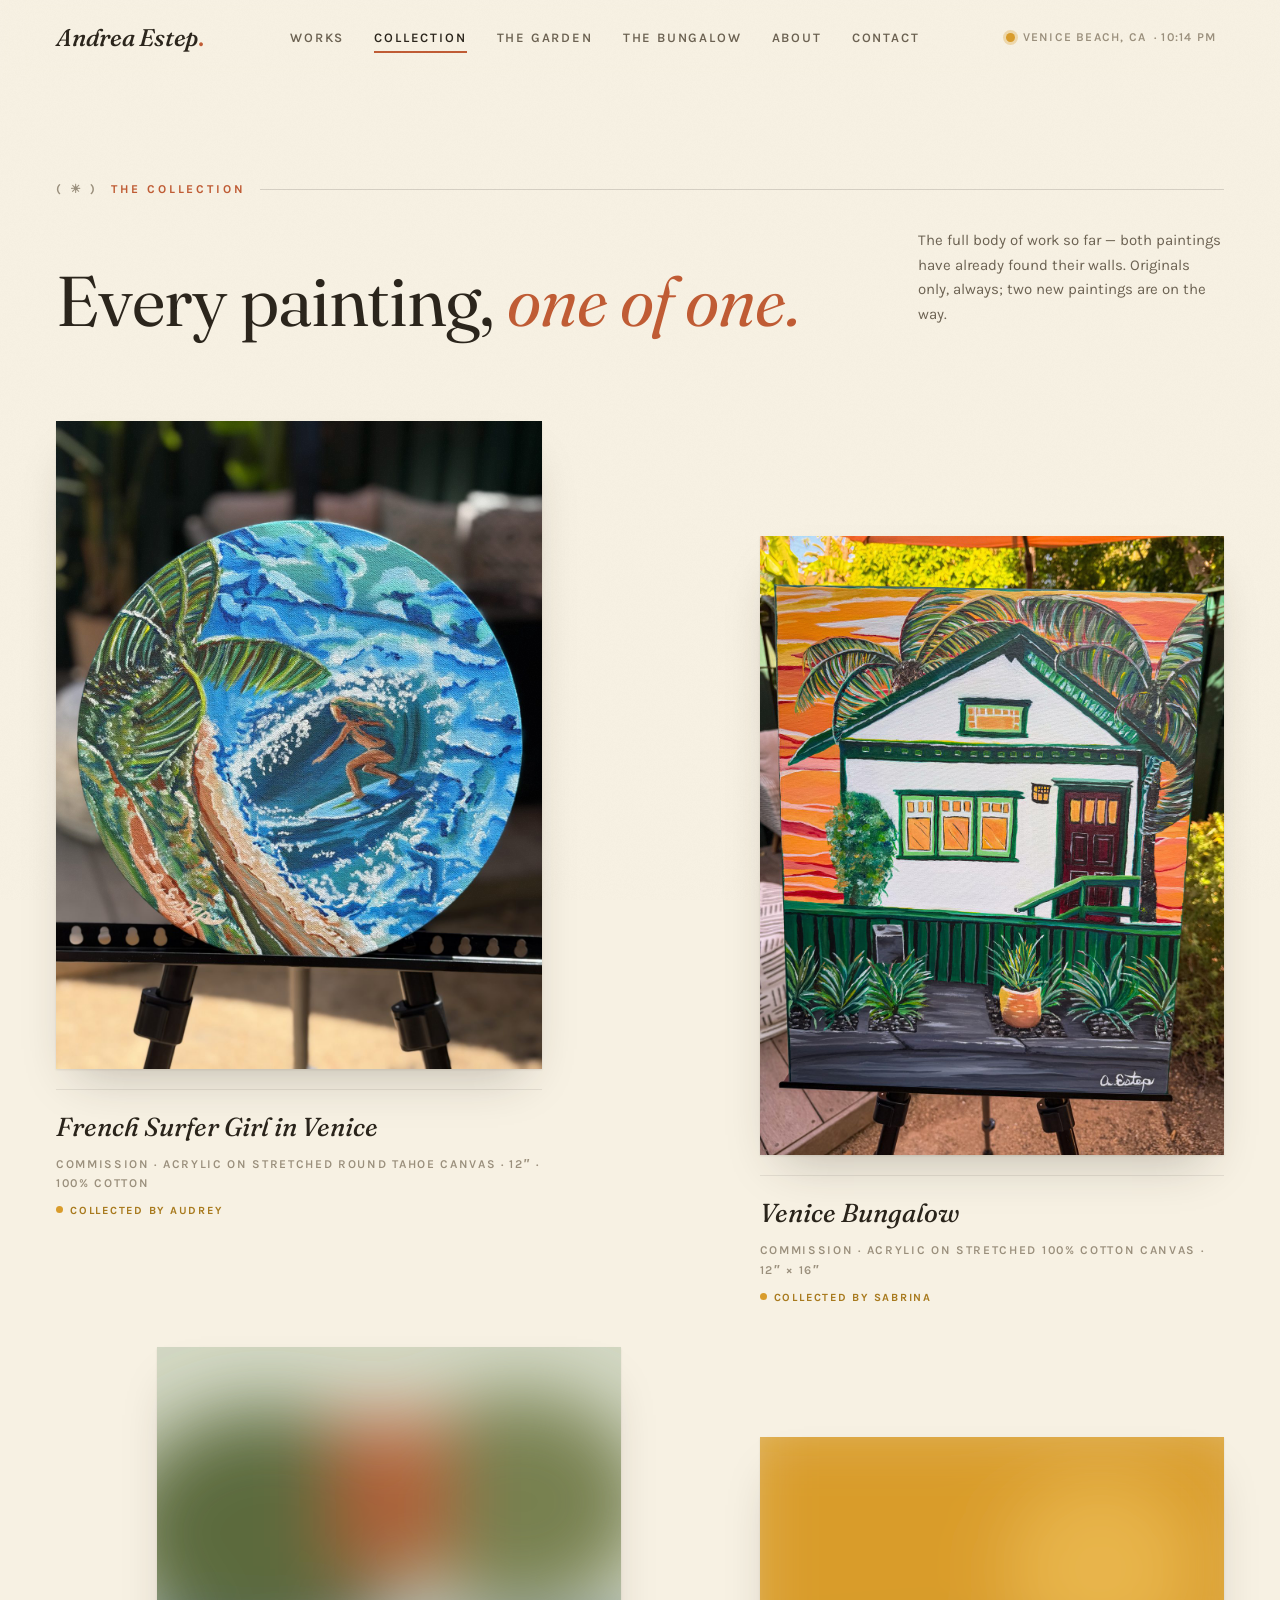
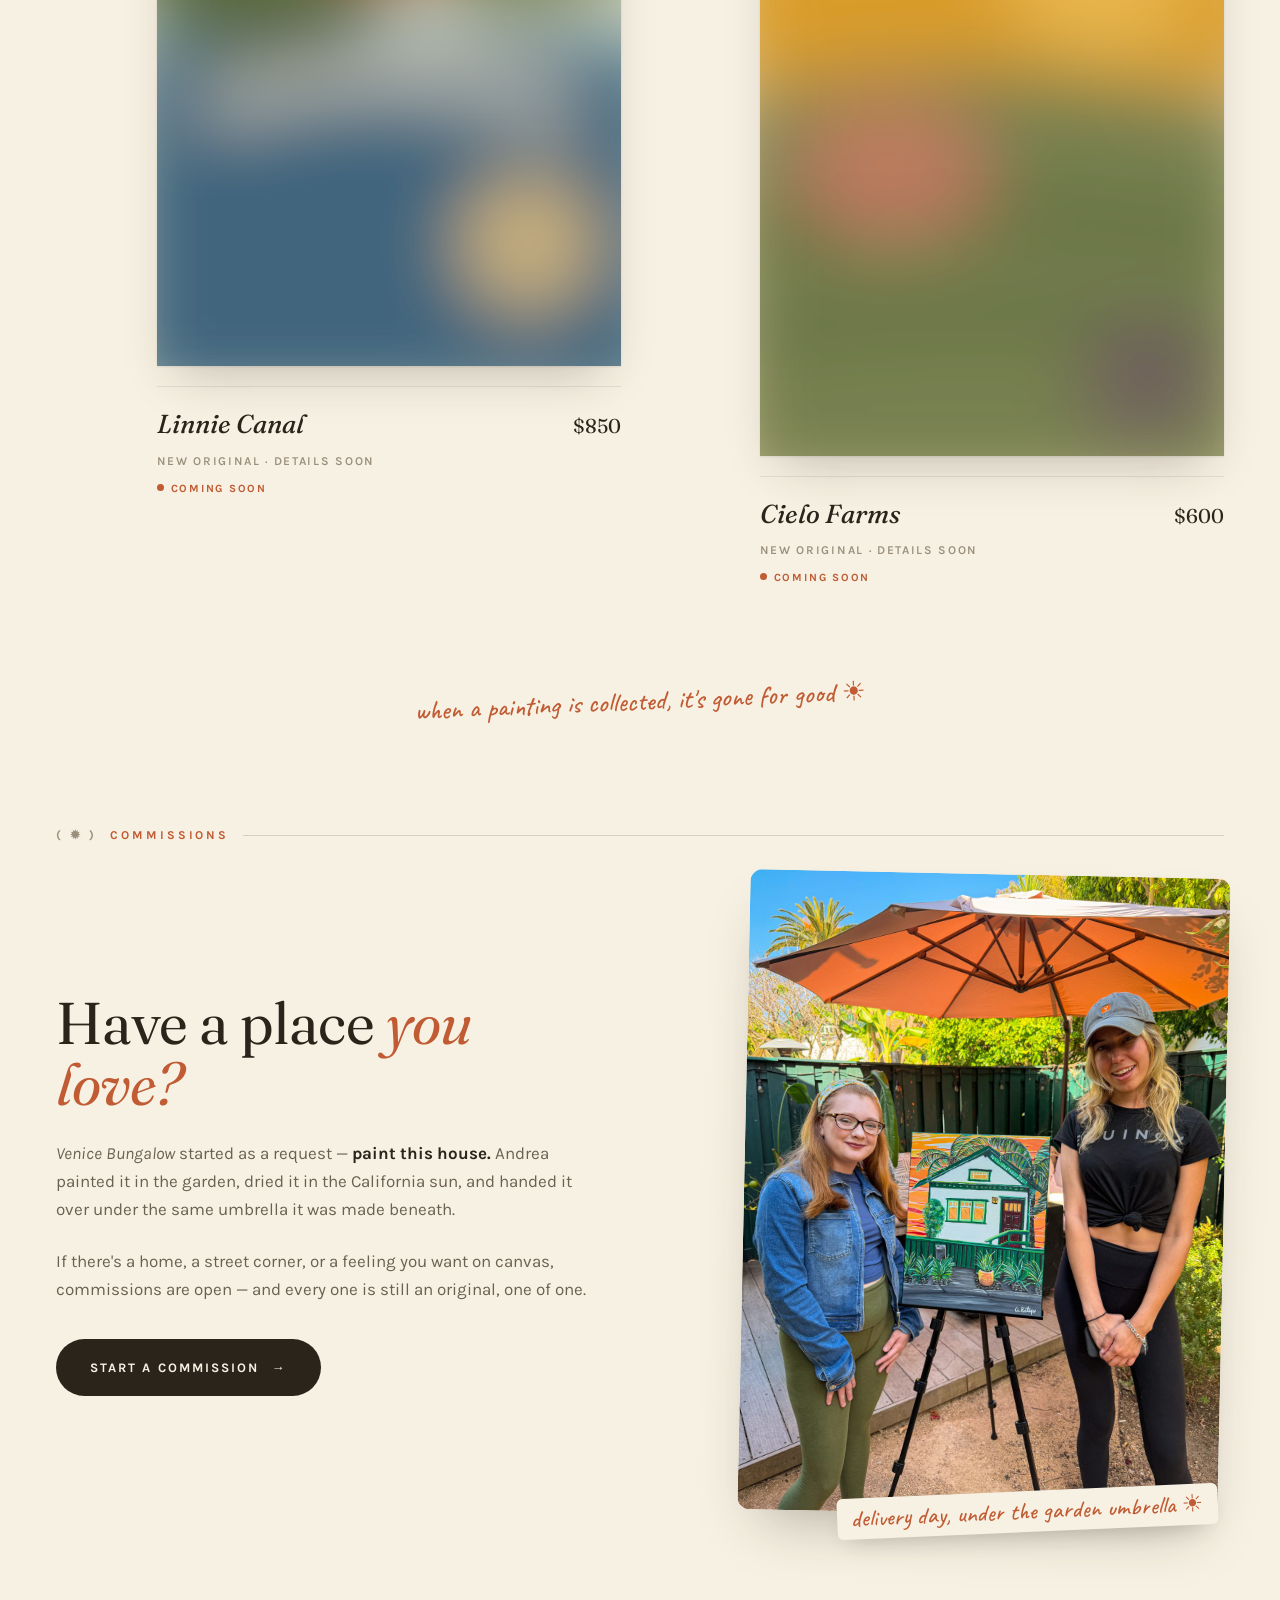
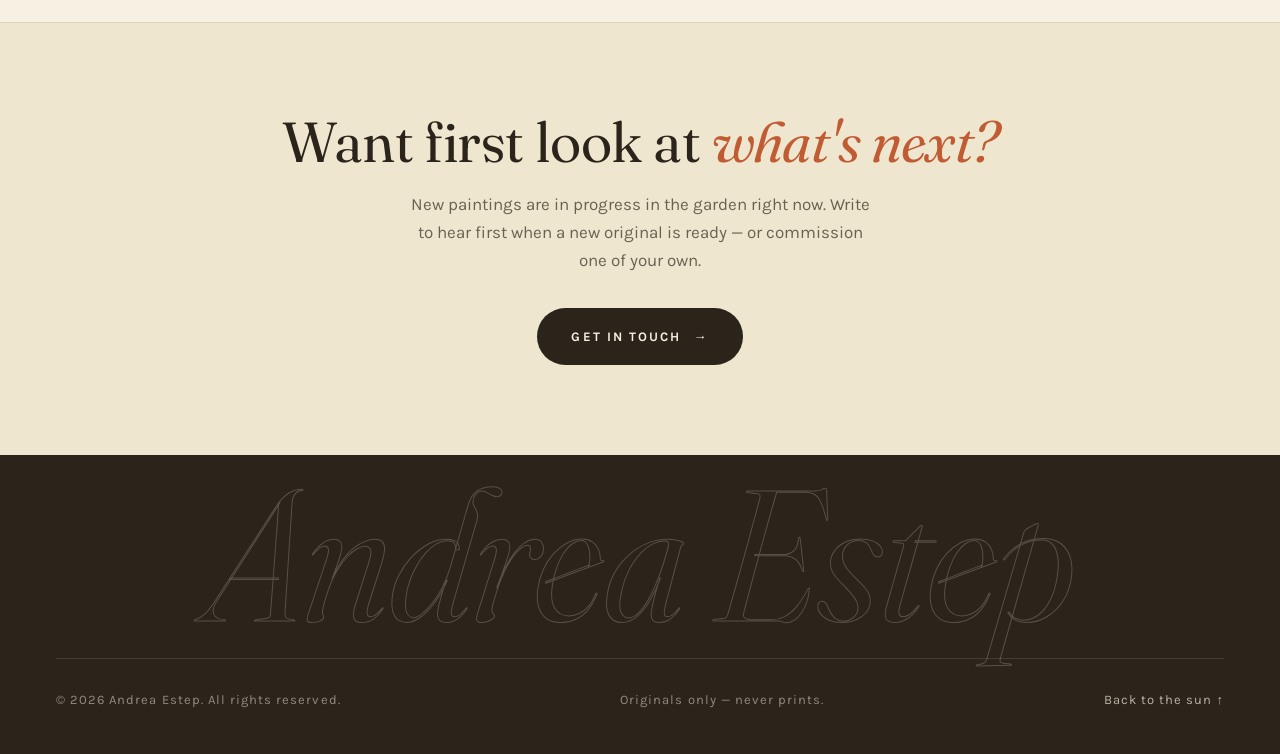
==== collection.html @ b5a3ff81 "chore: OG card photo — Andrea on the Venice boardwalk (was bungalow painting) URL versioned to ?v=2 " ====
<!DOCTYPE html>
<html lang="en">
<head>
    <meta charset="UTF-8">
    <meta name="viewport" content="width=device-width, initial-scale=1.0">
    <meta name="description" content="The full collection of original paintings by Venice Beach artist Andrea Estep. Every work is one of one — no prints, ever.">
    <meta property="og:title" content="The Collection — Andrea Estep">
    <meta property="og:description" content="Original paintings, one of one, painted in a Venice garden and dried in the California sun.">
    <title>The Collection — Andrea Estep · Venice Beach Painter</title>
    <link rel="icon" href="favicon.ico" sizes="48x48">
    <link rel="icon" type="image/png" sizes="32x32" href="images/favicon-32.png">
    <link rel="icon" type="image/png" sizes="16x16" href="images/favicon-16.png">
    <link rel="apple-touch-icon" href="images/apple-touch-icon.png">
    <link rel="preconnect" href="https://fonts.googleapis.com">
    <link rel="preconnect" href="https://fonts.gstatic.com" crossorigin>
    <link href="https://fonts.googleapis.com/css2?family=Fraunces:ital,opsz,wght@0,9..144,300;0,9..144,400;0,9..144,500;0,9..144,600;1,9..144,300;1,9..144,400;1,9..144,500&family=Karla:ital,wght@0,300;0,400;0,500;0,600;0,700;1,400&family=Caveat:wght@500;600&display=swap" rel="stylesheet">
    <link rel="stylesheet" href="styles.css">
    <script defer src="/_vercel/insights/script.js"></script>
    <script defer src="/_vercel/speed-insights/script.js"></script>
    <link rel="canonical" href="https://www.andreaestep.art/collection.html">
    <meta property="og:url" content="https://www.andreaestep.art/collection.html">
    <meta property="og:type" content="website">
    <meta property="og:site_name" content="Andrea Estep">
    <meta property="og:image" content="https://www.andreaestep.art/images/og-card.jpg?v=2">
    <meta property="og:image:width" content="1200">
    <meta property="og:image:height" content="630">
    <meta name="twitter:card" content="summary_large_image">
    <meta name="twitter:image" content="https://www.andreaestep.art/images/og-card.jpg?v=2">
    <script type="application/ld+json">
{
  "@context": "https://schema.org",
  "@graph": [
    {
      "@type": "Person",
      "@id": "https://www.andreaestep.art/#andrea",
      "name": "Andrea Estep",
      "jobTitle": "Painter",
      "description": "Contemporary painter in Venice Beach, California. Paints outdoors in her garden studio; every work is a one-of-one original \u2014 no prints or reproductions, ever. Commissions open.",
      "url": "https://www.andreaestep.art/",
      "image": "https://www.andreaestep.art/images/andrea.jpg",
      "address": {
        "@type": "PostalAddress",
        "addressLocality": "Venice Beach",
        "addressRegion": "CA",
        "postalCode": "90291",
        "addressCountry": "US"
      },
      "knowsAbout": [
        "acrylic painting",
        "commissioned artwork",
        "original paintings",
        "contemporary art"
      ]
    },
    {
      "@type": "CollectionPage",
      "url": "https://www.andreaestep.art/collection.html",
      "name": "The Collection \u2014 Andrea Estep",
      "about": {
        "@id": "https://www.andreaestep.art/#andrea"
      },
      "mainEntity": {
        "@type": "ItemList",
        "itemListElement": [
          {
            "@type": "ListItem",
            "position": 1,
            "item": {
              "@type": "VisualArtwork",
              "name": "French Surfer Girl in Venice",
              "artform": "Painting",
              "artMedium": "Liquitex acrylic on stretched round Tahoe canvas, 100% cotton",
              "creator": {
                "@id": "https://www.andreaestep.art/#andrea"
              },
              "url": "https://www.andreaestep.art/collection.html",
              "image": "https://www.andreaestep.art/images/french-surfer-girl.jpg",
              "size": "12\"",
              "offers": {
                "@type": "Offer",
                "availability": "https://schema.org/SoldOut"
              }
            }
          },
          {
            "@type": "ListItem",
            "position": 2,
            "item": {
              "@type": "VisualArtwork",
              "name": "Venice Bungalow",
              "artform": "Painting",
              "artMedium": "Liquitex acrylic on traditional stretched 100% cotton canvas",
              "creator": {
                "@id": "https://www.andreaestep.art/#andrea"
              },
              "url": "https://www.andreaestep.art/collection.html",
              "image": "https://www.andreaestep.art/images/venice-bungalow.jpg",
              "size": "12\" x 16\"",
              "offers": {
                "@type": "Offer",
                "availability": "https://schema.org/SoldOut"
              }
            }
          },
          {
            "@type": "ListItem",
            "position": 3,
            "item": {
              "@type": "VisualArtwork",
              "name": "Linnie Canal",
              "artform": "Painting",
              "artMedium": "Original painting \u2014 details to be announced",
              "creator": {
                "@id": "https://www.andreaestep.art/#andrea"
              },
              "url": "https://www.andreaestep.art/collection.html",
              "offers": {
                "@type": "Offer",
                "priceCurrency": "USD",
                "price": "850",
                "availability": "https://schema.org/PreOrder"
              }
            }
          },
          {
            "@type": "ListItem",
            "position": 4,
            "item": {
              "@type": "VisualArtwork",
              "name": "Cielo Farms",
              "artform": "Painting",
              "artMedium": "Original painting \u2014 details to be announced",
              "creator": {
                "@id": "https://www.andreaestep.art/#andrea"
              },
              "url": "https://www.andreaestep.art/collection.html",
              "offers": {
                "@type": "Offer",
                "priceCurrency": "USD",
                "price": "600",
                "availability": "https://schema.org/PreOrder"
              }
            }
          }
        ]
      }
    }
  ]
}
    </script>
</head>
<body>

    <!-- ========== Header ========== -->
    <header id="site-header">
        <div class="wrap header-inner">
            <a class="wordmark" href="index.html">Andrea Estep<span class="dot">.</span></a>
            <nav class="main-nav" id="main-nav" aria-label="Main">
                <a href="index.html#works">Works</a>
                <a href="collection.html" class="current nav-collection">Collection</a>
                <a href="index.html#studio">The Garden</a>
                <a href="index.html#gallery">The Bungalow</a>
                <a href="index.html#about">About</a>
                <a href="index.html#contact">Contact</a>
            </nav>
            <div class="locale">
                <span class="sun-dot" aria-hidden="true"></span>
                <span>Venice Beach, CA</span>
                <span class="locale-time" id="venice-time"></span>
                <span class="locale-temp" id="venice-temp"></span>
            </div>
            <button class="nav-toggle" aria-label="Menu" aria-expanded="false" aria-controls="main-nav">
                <span></span>
                <span></span>
            </button>
        </div>
    </header>

    <!-- ========== Collection ========== -->
    <section class="collection">
        <div class="wrap">
            <div class="section-label reveal"><span class="num">( ☀ )</span> The collection</div>
            <div class="locale locale-hero reveal">
                <span class="sun-dot" aria-hidden="true"></span>
                <span>Venice Beach, CA</span>
                <span class="locale-time"></span>
                <span class="locale-temp"></span>
            </div>
            <div class="works-head">
                <h1 class="reveal">Every painting, <em class="it" style="color:var(--terracotta)">one of one.</em></h1>
                <p class="note reveal reveal-d1">The full body of work so far — both paintings have already found their walls. Originals only, always; two new paintings are on the way.</p>
            </div>

            <div class="collection-grid">
                <a class="work reveal" data-status="collected" data-title="French Surfer Girl in Venice" data-collector="Audrey" data-meta="Commission · Acrylic on stretched round Tahoe canvas · 12″ · 100% cotton"
                   data-blurb="Commissioned by Audrey, a Venice local who spends her free time surfing Southern California — a surfer dropping into a wave under a leaning palm, in Liquitex acrylics on a 12-inch stretched round Tahoe canvas, 100% cotton. Painted in the garden, dried in the sun, and now home on Audrey’s wall.">
                    <figure class="work-media">
                        <img src="images/french-surfer-girl.jpg" alt="French Surfer Girl in Venice — round canvas painting of a surfer riding a wave beneath a palm tree">
                    </figure>
                    <div class="work-caption">
                        <div>
                            <div class="work-title">French Surfer Girl in Venice</div>
                            <div class="work-meta">Commission · Acrylic on stretched round Tahoe canvas · 12″ · 100% cotton</div>
                            <div class="work-status collected">Collected by Audrey</div>
                        </div>
                    </div>
                </a>

                <a class="work reveal" data-status="collected" data-title="Venice Bungalow" data-collector="Sabrina" data-meta="Commission · Acrylic on stretched 100% cotton canvas · 12″ × 16″"
                   data-blurb="A commissioned portrait of a Venice bungalow under a sherbet-orange sky, palms overhead — Liquitex acrylics on a traditional stretched 100% cotton canvas, 12″ × 16″. Painted in the garden, dried in the sun, and delivered to its collector under the same umbrella it was made beneath.">
                    <figure class="work-media">
                        <img src="images/venice-bungalow.jpg" alt="Venice Bungalow — commissioned painting of a white bungalow with green trim under an orange sunset sky">
                    </figure>
                    <div class="work-caption">
                        <div>
                            <div class="work-title">Venice Bungalow</div>
                            <div class="work-meta">Commission · Acrylic on stretched 100% cotton canvas · 12″ × 16″</div>
                            <div class="work-status collected">Collected by Sabrina</div>
                        </div>
                    </div>
                </a>

                <a class="work reveal" data-status="coming" data-title="Linnie Canal" data-price="$850" data-meta="New original · details soon"
                   data-blurb="Fresh off the easel and still keeping its secrets — dimensions and the story get revealed soon. Write for first look before it goes up.">
                    <figure class="work-media">
                        <svg preserveAspectRatio="xMidYMid slice" viewBox="0 0 600 800" role="img" aria-label="Linnie Canal — coming soon">
                            <defs>
                                <filter id="blurLC" x="-30%" y="-30%" width="160%" height="160%"><feGaussianBlur stdDeviation="48"/></filter>
                            </defs>
                            <rect width="600" height="800" fill="#D3D8C4"/>
                            <g filter="url(#blurLC)">
                                <rect x="-40" y="380" width="700" height="470" fill="#49768B"/>
                                <path d="M-40 420 Q300 340 640 430 V850 H-40 Z" fill="#3D617A" opacity="0.8"/>
                                <ellipse cx="140" cy="240" rx="190" ry="160" fill="#5C6B3C"/>
                                <ellipse cx="470" cy="200" rx="160" ry="140" fill="#77804F"/>
                                <path d="M60 470 Q300 380 540 480" stroke="#EFE6CF" stroke-width="30" fill="none"/>
                                <rect x="230" y="90" width="150" height="200" fill="#C05B33" opacity="0.8"/>
                                <circle cx="480" cy="640" r="90" fill="#D9B87E" opacity="0.9"/>
                            </g>
                        </svg>
                    </figure>
                    <div class="work-caption">
                        <div>
                            <div class="work-title">Linnie Canal</div>
                            <div class="work-meta">New original · details soon</div>
                            <div class="work-status coming">Coming soon</div>
                        </div>
                        <div class="work-price">$850</div>
                    </div>
                </a>

                <a class="work reveal" data-status="coming" data-title="Cielo Farms" data-price="$600" data-meta="New original · details soon"
                   data-blurb="Still drying in the garden and staying under wraps for now — dimensions and the story get revealed soon. Write for first look before it goes up.">
                    <figure class="work-media">
                        <svg preserveAspectRatio="xMidYMid slice" viewBox="0 0 600 800" role="img" aria-label="Cielo Farms — coming soon">
                            <defs>
                                <filter id="blurCF" x="-30%" y="-30%" width="160%" height="160%"><feGaussianBlur stdDeviation="48"/></filter>
                            </defs>
                            <rect width="600" height="800" fill="#EBD9AF"/>
                            <g filter="url(#blurCF)">
                                <rect x="-40" y="-40" width="700" height="360" fill="#D99C2B"/>
                                <circle cx="440" cy="170" r="120" fill="#E8B54B"/>
                                <path d="M-40 340 Q300 260 640 350 V850 H-40 Z" fill="#77804F"/>
                                <path d="M-40 520 Q300 450 640 530" stroke="#5C6B3C" stroke-width="46" fill="none"/>
                                <path d="M-40 650 Q300 580 640 660" stroke="#5C6B3C" stroke-width="40" fill="none"/>
                                <ellipse cx="170" cy="430" rx="130" ry="90" fill="#C97B62" opacity="0.85"/>
                                <circle cx="500" cy="700" r="80" fill="#6E4A6B" opacity="0.6"/>
                            </g>
                        </svg>
                    </figure>
                    <div class="work-caption">
                        <div>
                            <div class="work-title">Cielo Farms</div>
                            <div class="work-meta">New original · details soon</div>
                            <div class="work-status coming">Coming soon</div>
                        </div>
                        <div class="work-price">$600</div>
                    </div>
                </a>
            </div>

            <div class="works-foot reveal">
                <p class="works-foot-note"><span class="hand-note">when a painting is collected, it's gone for good ☀</span></p>
            </div>
        </div>
    </section>

    <!-- ========== Commissions ========== -->
    <section class="commission">
        <div class="wrap">
            <div class="section-label reveal"><span class="num">( ✹ )</span> Commissions</div>
            <div class="commission-grid">
                <div class="commission-copy">
                    <h2 class="reveal">Have a place <em>you love?</em></h2>
                    <p class="reveal reveal-d1"><em class="it">Venice Bungalow</em> started as a request — <strong>paint this house.</strong> Andrea painted it in the garden, dried it in the California sun, and handed it over under the same umbrella it was made beneath.</p>
                    <p class="reveal reveal-d2">If there's a home, a street corner, or a feeling you want on canvas, commissions are open — and every one is still an original, one of one.</p>
                    <a class="btn reveal reveal-d3" href="index.html#contact" data-inquiry="I'd love to talk about commissioning a painting.">Start a commission <span class="arrow">→</span></a>
                </div>
                <div class="commission-media reveal reveal-d1">
                    <div class="frame">
                        <img src="images/commission-story.jpg" alt="Andrea with the collector of Venice Bungalow, standing either side of the painting under the garden umbrella">
                    </div>
                    <span class="hand-note">delivery day, under the garden umbrella ☀</span>
                </div>
            </div>
        </div>
    </section>

    <!-- ========== CTA ========== -->
    <section class="collection-cta">
        <div class="wrap">
            <h2 class="reveal">Want first look at <em>what's next?</em></h2>
            <p class="reveal reveal-d1">New paintings are in progress in the garden right now. Write to hear first when a new original is ready — or commission one of your own.</p>
            <a class="btn reveal reveal-d2" href="index.html#contact" data-inquiry="I'd love a first look when new work is ready.">Get in touch <span class="arrow">→</span></a>
        </div>
    </section>

    <!-- ========== Footer ========== -->
    <footer>
        <div class="footer-mark" aria-hidden="true">Andrea Estep</div>
        <div class="wrap">
            <div class="footer-row">
                <span>© 2026 Andrea Estep. All rights reserved.</span>
                <span>Originals only — never prints.</span>
                <a href="index.html">Back to the sun ↑</a>
            </div>
        </div>
    </footer>

    <!-- ========== Lightbox ========== -->
    <div class="lightbox" id="lightbox" role="dialog" aria-modal="true" aria-label="Artwork detail">
        <button class="lightbox-close" id="lightbox-close">Close ✕</button>
        <div class="lightbox-inner">
            <div class="lightbox-media" id="lightbox-media"></div>
            <div class="lightbox-info">
                <div class="work-title" id="lightbox-title"></div>
                <div class="work-meta" id="lightbox-meta"></div>
                <div class="work-price" id="lightbox-price"></div>
                <p class="lightbox-blurb" id="lightbox-blurb"></p>
                <a class="btn" href="index.html#contact" id="lightbox-inquire">Inquire about this work <span class="arrow">→</span></a>
            </div>
        </div>
    </div>

    <script src="site.js"></script>
</body>
</html>
---- styles.css ----
/* ============================================================
   ANDREA ESTEP — Venice Beach painter
   Sun-bleached editorial. Warm paper, terracotta, ochre, olive.
   Shared by index.html and collection.html
   ============================================================ */

* { margin: 0; padding: 0; box-sizing: border-box; }

:root {
    --paper:      #F7F1E3;
    --paper-deep: #EFE6CF;
    --ink:        #2A241B;
    --ink-soft:   #6B6151;
    --ink-faint:  #9A8F7C;
    --terracotta: #C05B33;
    --terra-deep: #A34A28;
    --sun:        #D99C2B;
    --olive:      #77804F;
    --ocean:      #49768B;
    --blush:      #C97B62;
    --hairline:   rgba(42, 36, 27, 0.16);
    --hairline-soft: rgba(42, 36, 27, 0.09);
    --serif: 'Fraunces', Georgia, serif;
    --sans: 'Karla', -apple-system, sans-serif;
    --hand: 'Caveat', cursive;
}

html {
    scroll-behavior: smooth;
    scroll-padding-top: 90px;
}

body {
    font-family: var(--sans);
    background: var(--paper);
    color: var(--ink);
    font-size: 17px;
    line-height: 1.65;
    overflow-x: hidden;
    -webkit-font-smoothing: antialiased;
}

/* Sun-bleached paper grain over everything */
body::after {
    content: '';
    position: fixed;
    inset: 0;
    pointer-events: none;
    z-index: 2000;
    opacity: 0.5;
    background-image: url("data:image/svg+xml,%3Csvg xmlns='http://www.w3.org/2000/svg' width='240' height='240'%3E%3Cfilter id='n'%3E%3CfeTurbulence type='fractalNoise' baseFrequency='0.85' numOctaves='2' stitchTiles='stitch'/%3E%3CfeColorMatrix type='saturate' values='0'/%3E%3CfeComponentTransfer%3E%3CfeFuncA type='linear' slope='0.055'/%3E%3C/feComponentTransfer%3E%3C/filter%3E%3Crect width='100%25' height='100%25' filter='url(%23n)'/%3E%3C/svg%3E");
}

::selection { background: var(--terracotta); color: var(--paper); }

img, svg { display: block; max-width: 100%; }
a { color: inherit; }

/* ---------- Type ---------- */
h1, h2, h3 { font-family: var(--serif); font-weight: 400; line-height: 1.04; letter-spacing: -0.01em; }
em, .it { font-style: italic; }

.eyebrow {
    font-family: var(--sans);
    font-size: 12px;
    font-weight: 700;
    letter-spacing: 0.22em;
    text-transform: uppercase;
    color: var(--ink-soft);
}

.section-label {
    display: flex;
    align-items: baseline;
    gap: 14px;
    font-size: 12px;
    font-weight: 700;
    letter-spacing: 0.24em;
    text-transform: uppercase;
    color: var(--terracotta);
    margin-bottom: 28px;
}
.section-label::after {
    content: '';
    flex: 1;
    height: 1px;
    background: var(--hairline);
    transform: translateY(-3px);
}
.section-label .num { color: var(--ink-faint); }

.hand-note {
    font-family: var(--hand);
    font-size: 24px;
    font-weight: 500;
    color: var(--terracotta);
    transform: rotate(-2.5deg);
    display: inline-block;
    line-height: 1.2;
}

/* ---------- Layout ---------- */
.wrap { max-width: 1280px; margin: 0 auto; padding: 0 clamp(20px, 4.5vw, 56px); }
section { position: relative; }

/* ---------- Header ---------- */
header {
    position: fixed;
    top: 0; left: 0; right: 0;
    z-index: 1000;
    background: color-mix(in srgb, var(--paper) 83%, transparent);
    backdrop-filter: blur(14px);
    -webkit-backdrop-filter: blur(14px);
    border-bottom: 1px solid transparent;
    transition: border-color 0.4s ease;
}
header.scrolled { border-bottom-color: var(--hairline-soft); }

.header-inner {
    display: flex;
    align-items: center;
    justify-content: space-between;
    gap: 24px;
    padding-top: 18px;
    padding-bottom: 18px;
}

.wordmark {
    font-family: var(--serif);
    font-style: italic;
    font-size: 24px;
    font-weight: 500;
    text-decoration: none;
    letter-spacing: -0.01em;
    white-space: nowrap;
}
.wordmark .dot { color: var(--terracotta); font-style: normal; }

.main-nav { display: flex; gap: 30px; align-items: center; }
.main-nav a {
    white-space: nowrap;
    font-size: 13px;
    font-weight: 600;
    letter-spacing: 0.14em;
    text-transform: uppercase;
    text-decoration: none;
    color: var(--ink-soft);
    position: relative;
    padding: 4px 0;
    transition: color 0.25s ease;
}
.main-nav a:hover { color: var(--ink); }
.main-nav a::after {
    content: '';
    position: absolute;
    left: 0; bottom: 0;
    width: 100%; height: 1.5px;
    background: var(--terracotta);
    transform: scaleX(0);
    transform-origin: right;
    transition: transform 0.3s cubic-bezier(0.65, 0, 0.35, 1);
}
.main-nav a:hover::after { transform: scaleX(1); transform-origin: left; }
.main-nav a.current { color: var(--ink); }
.main-nav a.current::after { transform: scaleX(1); }

/* Hamburger toggle — mobile only */
.nav-toggle {
    display: none;
    background: none;
    border: none;
    cursor: pointer;
    padding: 10px 2px 10px 10px;
}
.nav-toggle span {
    display: block;
    width: 24px;
    height: 2px;
    background: var(--ink);
    transition: transform 0.3s ease;
}
.nav-toggle span + span { margin-top: 6px; }
body.nav-open .nav-toggle span:first-child { transform: translateY(4px) rotate(45deg); }
body.nav-open .nav-toggle span:last-child { transform: translateY(-4px) rotate(-45deg); }

.locale {
    font-size: 12px;
    font-weight: 600;
    letter-spacing: 0.1em;
    text-transform: uppercase;
    color: var(--ink-faint);
    white-space: nowrap;
    display: flex;
    align-items: center;
    gap: 8px;
}
.locale .sun-dot {
    width: 9px; height: 9px;
    border-radius: 50%;
    background: var(--sun);
    box-shadow: 0 0 0 3px color-mix(in srgb, var(--sun) 30%, transparent);
}
/* Timestamp colon blinks like a clock */
.locale .tick {
    animation: tickblink 1s steps(1, end) infinite;
}
@keyframes tickblink { 50% { opacity: 0; } }

/* Mobile-only copy of the locale line, shown in the hero / page head
   because the fixed header has no room for it on small screens */
.locale-hero { display: none; }

/* ---------- Buttons ---------- */
.btn {
    display: inline-flex;
    align-items: center;
    gap: 12px;
    font-family: var(--sans);
    font-size: 13px;
    font-weight: 700;
    letter-spacing: 0.16em;
    text-transform: uppercase;
    text-decoration: none;
    color: var(--paper);
    background: var(--ink);
    border: none;
    border-radius: 999px;
    padding: 18px 34px;
    cursor: pointer;
    transition: background 0.3s ease, transform 0.3s ease, box-shadow 0.3s ease;
}
.btn .arrow { transition: transform 0.3s ease; }
.btn:hover {
    background: var(--terracotta);
    transform: translateY(-2px);
    box-shadow: 0 14px 30px -12px rgba(192, 91, 51, 0.55);
}
.btn:hover .arrow { transform: translateX(4px); }

.btn-ghost {
    background: transparent;
    color: var(--ink);
    box-shadow: inset 0 0 0 1.5px var(--ink);
}
.btn-ghost:hover { background: var(--ink); color: var(--paper); box-shadow: 0 14px 30px -12px rgba(42,36,27,0.4); }

.text-link {
    font-size: 13px;
    font-weight: 700;
    letter-spacing: 0.16em;
    text-transform: uppercase;
    text-decoration: none;
    color: var(--ink);
    border-bottom: 1.5px solid var(--terracotta);
    padding-bottom: 3px;
    transition: color 0.25s ease;
}
.text-link:hover { color: var(--terracotta); }

/* ---------- Hero ---------- */
.hero {
    min-height: 100svh;
    display: flex;
    flex-direction: column;
    justify-content: center;
    padding-top: 140px;
    padding-bottom: 40px;
    position: relative;
}

.hero-eyebrow {
    display: flex;
    align-items: center;
    gap: 16px;
    margin-bottom: 36px;
}
.hero-eyebrow .rule { width: 56px; height: 1.5px; background: var(--terracotta); }

.hero h1 {
    font-size: clamp(3.1rem, 8.4vw, 8rem);
    font-weight: 350;
    max-width: 14ch;
}
.hero h1 em {
    font-weight: 400;
    color: var(--terracotta);
}

.hero-sun {
    position: absolute;
    top: clamp(90px, 14vh, 150px);
    right: clamp(4%, 8vw, 12%);
    width: clamp(120px, 18vw, 240px);
    height: auto;
    z-index: -1;
    animation: sunspin 60s linear infinite;
    opacity: 0.9;
}
@keyframes sunspin { to { transform: rotate(360deg); } }

.hero-foot {
    margin-top: 56px;
    display: flex;
    flex-wrap: wrap;
    align-items: flex-end;
    justify-content: space-between;
    gap: 36px;
}

.hero-sub {
    max-width: 46ch;
    font-size: 18px;
    color: var(--ink-soft);
}
.hero-sub strong { color: var(--ink); font-weight: 700; }

.hero-ctas { display: flex; gap: 16px; flex-wrap: wrap; align-items: center; }

.hero-annotation {
    position: relative;
    margin-top: 30px;
    display: flex;
    align-items: center;
    gap: 10px;
}
.hero-annotation svg { flex-shrink: 0; }

/* ---------- Marquee ---------- */
.marquee {
    border-top: 1px solid var(--hairline);
    border-bottom: 1px solid var(--hairline);
    overflow: hidden;
    padding: 20px 0;
    background: var(--paper);
    position: relative;
    z-index: 1;
}
.marquee-track {
    display: flex;
    gap: 0;
    width: max-content;
    animation: marquee 36s linear infinite;
}
.marquee:hover .marquee-track { animation-play-state: paused; }
@keyframes marquee { to { transform: translateX(-50%); } }
.marquee-track span {
    font-family: var(--serif);
    font-style: italic;
    font-size: 22px;
    white-space: nowrap;
    color: var(--ink-soft);
    padding-right: 26px;
}
.marquee-track .sep { color: var(--sun); font-style: normal; }

/* ---------- Works ---------- */
.works { padding: clamp(90px, 12vh, 150px) 0 40px; }

.works-head {
    display: flex;
    flex-wrap: wrap;
    align-items: flex-end;
    justify-content: space-between;
    gap: 24px;
    margin-bottom: clamp(48px, 7vw, 84px);
}
.works-head h2, .works-head h1 { font-size: clamp(2.6rem, 5.5vw, 4.8rem); font-weight: 380; }
.works-head .note {
    max-width: 34ch;
    font-size: 15px;
    color: var(--ink-soft);
    padding-bottom: 10px;
}

.works-grid, .collection-grid {
    display: grid;
    grid-template-columns: repeat(12, minmax(0, 1fr));
    gap: clamp(28px, 4vw, 64px) clamp(20px, 3vw, 48px);
    align-items: start;
}

/* Inline SVG placeholders must never dictate a min track size */
.works-grid > *, .collection-grid > *, .studio-grid > *, .bungalow-grid > *,
.about-grid > *, .contact-grid > *, .lightbox-inner > * { min-width: 0; }

.work { cursor: pointer; text-decoration: none; color: inherit; }

/* On desktop, cap card width against viewport height so a full
   painting + caption fits on screen (3:4 media ≈ 1.33× width tall) */
@media (min-width: 821px) {
    .works-grid .work, .collection-grid .work { max-width: min(100%, 54vh); }
}
.works-grid .work:nth-child(4n+1), .collection-grid .work:nth-child(4n+1) { grid-column: 1 / span 6; }
.works-grid .work:nth-child(4n+2), .collection-grid .work:nth-child(4n+2) { grid-column: 8 / span 5; margin-top: clamp(60px, 9vw, 140px); }
.works-grid .work:nth-child(4n+3), .collection-grid .work:nth-child(4n+3) { grid-column: 2 / span 5; margin-top: clamp(-20px, -1vw, 0px); }
.works-grid .work:nth-child(4n+4), .collection-grid .work:nth-child(4n+4) { grid-column: 8 / span 5; margin-top: clamp(40px, 6vw, 100px); }

.work-media {
    position: relative;
    overflow: hidden;
    aspect-ratio: 3 / 4;
    background: var(--paper-deep);
    box-shadow:
        0 1px 2px rgba(42,36,27,0.10),
        0 24px 48px -20px rgba(42,36,27,0.28);
    transition: transform 0.5s cubic-bezier(0.22, 1, 0.36, 1), box-shadow 0.5s ease;
}
.work:hover .work-media {
    transform: translateY(-8px) rotate(-0.4deg);
    box-shadow:
        0 1px 2px rgba(42,36,27,0.10),
        0 40px 70px -24px rgba(42,36,27,0.38);
}
/* Replace each placeholder SVG with:
   <img src="images/<work>.jpg" alt="<Title>, <medium>"> — when photos arrive.
   Media boxes size themselves via aspect-ratio; the SVG/img just fills. */
.frame { position: relative; }
.work-media svg, .work-media img,
.frame svg, .frame img {
    position: absolute;
    inset: 0;
    width: 100%;
    height: 100%;
    object-fit: cover;
}

.work-caption {
    display: flex;
    align-items: baseline;
    justify-content: space-between;
    gap: 16px;
    margin-top: 20px;
    border-top: 1px solid var(--hairline-soft);
    padding-top: 16px;
}
.work-title {
    font-family: var(--serif);
    font-style: italic;
    font-size: 26px;
    font-weight: 450;
}
.work-meta {
    font-size: 12px;
    font-weight: 600;
    letter-spacing: 0.14em;
    text-transform: uppercase;
    color: var(--ink-faint);
    margin-top: 6px;
}
.work-price {
    font-family: var(--serif);
    font-size: 20px;
    white-space: nowrap;
}
.work-status {
    display: inline-block;
    font-size: 11px;
    font-weight: 700;
    letter-spacing: 0.16em;
    text-transform: uppercase;
    color: var(--olive);
    margin-top: 6px;
}
.work-status::before {
    content: '';
    display: inline-block;
    width: 7px; height: 7px;
    border-radius: 50%;
    background: var(--olive);
    margin-right: 7px;
    transform: translateY(-1px);
}
/* Collected reads as an honor, not an out-of-stock state: gold badge.
   Text is a deepened gold for contrast on paper; the dot keeps the
   brighter sun tone. */
.work-status.collected { color: #A87A1E; }
.work-status.collected::before { background: var(--sun); }

/* Coming soon: terracotta, with a gently pulsing dot */
.work-status.coming { color: var(--terracotta); }
.work-status.coming::before {
    background: var(--terracotta);
    animation: comingpulse 2.4s ease-out infinite;
}
@keyframes comingpulse {
    0%   { box-shadow: 0 0 0 0 rgba(192, 91, 51, 0.45); }
    70%  { box-shadow: 0 0 0 7px rgba(192, 91, 51, 0); }
    100% { box-shadow: 0 0 0 0 rgba(192, 91, 51, 0); }
}

.works-foot {
    margin-top: clamp(56px, 8vw, 96px);
    text-align: center;
}
.works-foot .hand-note { font-size: 27px; }
.works-foot-note { margin-top: 22px; }

/* ---------- Collection page ---------- */
.collection { padding: clamp(150px, 20vh, 210px) 0 clamp(90px, 12vh, 150px); }
.collection-cta {
    background: var(--paper-deep);
    border-top: 1px solid var(--hairline-soft);
    padding: clamp(70px, 10vh, 120px) 0;
    text-align: center;
}
.collection-cta h2 { font-size: clamp(2.2rem, 4.4vw, 3.6rem); font-weight: 380; }
.collection-cta h2 em { color: var(--terracotta); }
.collection-cta p { margin: 18px auto 0; max-width: 46ch; color: var(--ink-soft); }
.collection-cta .btn { margin-top: 34px; }

/* ---------- Commissions (collection page) ---------- */
.commission { padding: 0 0 clamp(90px, 12vh, 150px); }
.commission-grid {
    display: grid;
    grid-template-columns: 1.05fr 0.95fr;
    gap: clamp(40px, 6vw, 100px);
    align-items: center;
}
.commission-grid > * { min-width: 0; }
.commission h2 { font-size: clamp(2.4rem, 4.6vw, 4rem); font-weight: 380; max-width: 14ch; }
.commission h2 em { color: var(--terracotta); }
.commission-copy p { margin-top: 24px; color: var(--ink-soft); max-width: 54ch; }
.commission-copy p strong { color: var(--ink); font-weight: 700; }
.commission .btn { margin-top: 36px; }
.commission-media { position: relative; }
.commission-media .frame {
    overflow: hidden;
    aspect-ratio: 3 / 4;
    border-radius: 12px;
    box-shadow: 0 30px 60px -24px rgba(42,36,27,0.35);
    transform: rotate(1.2deg);
    max-width: 480px;
    margin-left: auto;
}
.commission-media .hand-note {
    position: absolute;
    bottom: -18px;
    right: 6px;
    background: var(--paper);
    padding: 6px 14px;
    box-shadow: 0 10px 24px -12px rgba(42,36,27,0.3);
    border-radius: 6px;
}

/* ---------- Manifesto band ---------- */
.manifesto {
    margin-top: clamp(80px, 11vw, 140px);
    background: var(--terracotta);
    color: var(--paper);
    padding: clamp(80px, 11vw, 140px) 0;
    position: relative;
    overflow: hidden;
}
.manifesto::before {
    content: '';
    position: absolute;
    top: -140px; right: -140px;
    width: 420px; height: 420px;
    border-radius: 50%;
    background: radial-gradient(circle, rgba(217,156,43,0.5), transparent 70%);
}
.manifesto .eyebrow { color: color-mix(in srgb, var(--paper) 75%, transparent); margin-bottom: 30px; }
.manifesto h2 {
    font-size: clamp(2.4rem, 6vw, 5.2rem);
    font-weight: 350;
    max-width: 18ch;
}
.manifesto h2 em { color: #F3CE7E; }
.manifesto p {
    margin-top: 32px;
    max-width: 52ch;
    font-size: 18px;
    color: color-mix(in srgb, var(--paper) 88%, transparent);
}
.manifesto ::selection { background: var(--ink); }

/* ---------- Studio (garden) ---------- */
.studio { padding: clamp(90px, 13vh, 170px) 0; }

.studio-grid {
    display: grid;
    grid-template-columns: 1.05fr 0.95fr;
    gap: clamp(40px, 6vw, 100px);
    align-items: center;
}

.studio h2 { font-size: clamp(2.4rem, 4.6vw, 4rem); font-weight: 380; max-width: 14ch; }
.studio h2 em { color: var(--olive); }
.studio-copy p { margin-top: 24px; color: var(--ink-soft); max-width: 54ch; }
.studio-copy p strong { color: var(--ink); font-weight: 700; }

.studio-media { position: relative; }
.studio-media .frame {
    overflow: hidden;
    aspect-ratio: 4 / 5;
    border-radius: 200px 200px 12px 12px; /* arched garden-window shape */
    box-shadow: 0 30px 60px -24px rgba(42,36,27,0.35);
}
.studio-media .hand-note {
    position: absolute;
    bottom: -18px;
    right: -6px;
    background: var(--paper);
    padding: 6px 14px;
    box-shadow: 0 10px 24px -12px rgba(42,36,27,0.3);
    border-radius: 6px;
}

/* ---------- Bungalow / gallery ---------- */
.bungalow {
    background: var(--paper-deep);
    border-top: 1px solid var(--hairline-soft);
    border-bottom: 1px solid var(--hairline-soft);
    padding: clamp(90px, 13vh, 170px) 0;
}
.bungalow-grid {
    display: grid;
    grid-template-columns: 0.95fr 1.05fr;
    gap: clamp(40px, 6vw, 100px);
    align-items: center;
}
.bungalow h2 { font-size: clamp(2.4rem, 4.6vw, 4rem); font-weight: 380; max-width: 15ch; }
.bungalow h2 em { color: var(--terracotta); }
.bungalow-copy p { margin-top: 24px; color: var(--ink-soft); max-width: 54ch; }
.bungalow-copy p strong { color: var(--ink); font-weight: 700; }
.bungalow .btn { margin-top: 36px; }

.bungalow-media .frame {
    overflow: hidden;
    aspect-ratio: 4 / 3;
    border-radius: 12px;
    box-shadow: 0 30px 60px -24px rgba(42,36,27,0.35);
    transform: rotate(1deg);
}

.bungalow-facts {
    margin-top: 40px;
    display: grid;
    grid-template-columns: repeat(3, 1fr);
    gap: 24px;
    border-top: 1px solid var(--hairline);
    padding-top: 28px;
}
.fact .fact-value { font-family: var(--serif); font-size: 32px; font-weight: 400; }
.fact .fact-label {
    font-size: 11px;
    font-weight: 700;
    letter-spacing: 0.16em;
    text-transform: uppercase;
    color: var(--ink-faint);
    margin-top: 6px;
}

/* ---------- About ---------- */
.about { padding: clamp(90px, 13vh, 170px) 0; }
.about-grid {
    display: grid;
    grid-template-columns: 0.85fr 1.15fr;
    gap: clamp(40px, 6vw, 110px);
    align-items: center;
}
.about-media { position: relative; }
.about-media .frame {
    overflow: hidden;
    aspect-ratio: 13 / 16;
    border-radius: 12px;
    box-shadow: 0 30px 60px -24px rgba(42,36,27,0.35);
    transform: rotate(-1.2deg);
}
.about-media::after {
    content: '';
    position: absolute;
    inset: 18px -18px -18px 18px;
    border: 1.5px solid var(--sun);
    border-radius: 12px;
    z-index: -1;
}
.about h2 { font-size: clamp(2.4rem, 4.6vw, 4rem); font-weight: 380; }
.about h2 em { color: var(--terracotta); }
.about-copy p { margin-top: 24px; color: var(--ink-soft); max-width: 56ch; }
.about-copy p strong { color: var(--ink); font-weight: 700; }
.about-sig {
    margin-top: 36px;
    font-family: var(--hand);
    font-size: 40px;
    color: var(--ink);
    transform: rotate(-3deg);
    display: inline-block;
}

/* ---------- Contact ---------- */
.contact {
    background: var(--ink);
    color: var(--paper);
    padding: clamp(90px, 13vh, 170px) 0;
    position: relative;
    overflow: hidden;
}
.contact::before {
    content: '';
    position: absolute;
    bottom: -220px; left: -160px;
    width: 520px; height: 520px;
    border-radius: 50%;
    background: radial-gradient(circle, rgba(192,91,51,0.35), transparent 70%);
}
.contact .section-label { color: var(--sun); }
.contact .section-label::after { background: rgba(247,241,227,0.2); }
.contact .section-label .num { color: rgba(247,241,227,0.4); }

.contact-grid {
    display: grid;
    grid-template-columns: 1fr 1.1fr;
    gap: clamp(48px, 6vw, 110px);
    align-items: start;
    position: relative;
}
.contact h2 { font-size: clamp(2.6rem, 5vw, 4.6rem); font-weight: 350; max-width: 12ch; }
.contact h2 em { color: var(--sun); }
.contact-intro p {
    margin-top: 28px;
    color: rgba(247,241,227,0.75);
    max-width: 44ch;
}
.contact-intro .hand-note { color: var(--sun); margin-top: 28px; font-size: 26px; }

.contact-form .form-row { margin-bottom: 8px; }
.contact-form label {
    display: block;
    font-size: 11px;
    font-weight: 700;
    letter-spacing: 0.2em;
    text-transform: uppercase;
    color: rgba(247,241,227,0.55);
    margin-bottom: 2px;
    padding-top: 18px;
}
.contact-form input,
.contact-form textarea {
    width: 100%;
    background: transparent;
    border: none;
    border-bottom: 1px solid rgba(247,241,227,0.28);
    color: var(--paper);
    font-family: var(--serif);
    font-size: 22px;
    padding: 10px 0 14px;
    transition: border-color 0.3s ease;
}
.contact-form input:focus,
.contact-form textarea:focus {
    outline: none;
    border-bottom-color: var(--sun);
}
.contact-form textarea { resize: vertical; min-height: 110px; line-height: 1.5; }
.contact-form ::placeholder { color: rgba(247,241,227,0.3); font-style: italic; }
.contact-form .btn {
    margin-top: 36px;
    background: var(--paper);
    color: var(--ink);
}
.contact-form .btn:hover { background: var(--sun); color: var(--ink); box-shadow: 0 14px 30px -12px rgba(217,156,43,0.5); }
.contact-form .btn:disabled { opacity: 0.6; cursor: default; transform: none; }

.form-success { padding: 40px 0; }
.form-success-title {
    font-family: var(--serif);
    font-style: italic;
    font-size: 34px;
    color: var(--sun);
}
.form-success-body {
    margin-top: 16px;
    color: rgba(247, 241, 227, 0.75);
    max-width: 40ch;
}
.contact ::selection { background: var(--sun); color: var(--ink); }

/* ---------- Footer ---------- */
footer {
    background: var(--ink);
    color: rgba(247,241,227,0.5);
    padding: 0 0 44px;
    overflow: hidden;
}
.footer-mark {
    font-family: var(--serif);
    font-style: italic;
    font-weight: 350;
    font-size: clamp(4rem, 14.5vw, 15rem);
    line-height: 0.95;
    text-align: center;
    color: transparent;
    -webkit-text-stroke: 1px rgba(247,241,227,0.22);
    user-select: none;
    white-space: nowrap;
    transform: translateY(6%);
}
.footer-row {
    border-top: 1px solid rgba(247,241,227,0.12);
    margin-top: 26px;
    padding-top: 30px;
    display: flex;
    flex-wrap: wrap;
    justify-content: space-between;
    gap: 16px;
    font-size: 13px;
    letter-spacing: 0.08em;
}
.footer-row a { color: rgba(247,241,227,0.7); text-decoration: none; }
.footer-row a:hover { color: var(--sun); }

/* ---------- Lightbox ---------- */
.lightbox {
    position: fixed;
    inset: 0;
    z-index: 3000;
    display: flex;
    align-items: center;
    justify-content: center;
    padding: clamp(16px, 4vw, 60px);
    background: rgba(42, 36, 27, 0.82);
    backdrop-filter: blur(10px);
    -webkit-backdrop-filter: blur(10px);
    opacity: 0;
    visibility: hidden;
    transition: opacity 0.35s ease, visibility 0.35s ease;
}
.lightbox.open { opacity: 1; visibility: visible; }
.lightbox-inner {
    background: var(--paper);
    max-width: 960px;
    width: 100%;
    max-height: 90vh;
    overflow-y: auto;
    display: grid;
    grid-template-columns: 1.2fr 0.8fr;
    transform: translateY(24px) scale(0.98);
    transition: transform 0.35s cubic-bezier(0.22, 1, 0.36, 1);
}
.lightbox.open .lightbox-inner { transform: translateY(0) scale(1); }
.lightbox-media { background: var(--paper-deep); }
.lightbox-media svg, .lightbox-media img { width: 100%; height: 100%; object-fit: cover; }
.lightbox-info { padding: clamp(28px, 4vw, 48px); display: flex; flex-direction: column; }
.lightbox-info .work-title { font-size: 34px; }
.lightbox-info .work-meta { margin-top: 12px; }
.lightbox-info .work-price { font-size: 26px; margin-top: 20px; }
.lightbox-info .lightbox-blurb { margin-top: 20px; font-size: 15px; color: var(--ink-soft); }
.lightbox-info .btn { margin-top: 28px; padding-top: 16px; padding-bottom: 16px; justify-content: center; }
.lightbox-close {
    position: absolute;
    top: 22px; right: 26px;
    background: none;
    border: none;
    color: var(--paper);
    font-size: 15px;
    font-weight: 700;
    letter-spacing: 0.18em;
    text-transform: uppercase;
    cursor: pointer;
    padding: 8px;
}
.lightbox-close:hover { color: var(--sun); }

/* ---------- Reveal animations ---------- */
.reveal {
    opacity: 0;
    transform: translateY(34px);
    transition: opacity 0.9s cubic-bezier(0.22, 1, 0.36, 1), transform 0.9s cubic-bezier(0.22, 1, 0.36, 1);
}
.reveal.in { opacity: 1; transform: none; }
.reveal-d1 { transition-delay: 0.1s; }
.reveal-d2 { transition-delay: 0.2s; }
.reveal-d3 { transition-delay: 0.3s; }

@media (prefers-reduced-motion: reduce) {
    html { scroll-behavior: auto; }
    .reveal { opacity: 1; transform: none; transition: none; }
    .marquee-track { animation: none; }
    .hero-sun { animation: none; }
    .locale .tick { animation: none; }
    *, *::before, *::after { transition-duration: 0.01ms !important; animation-duration: 0.01ms !important; }
}

/* ---------- Responsive ---------- */
@media (max-width: 1000px) {
    .studio-grid, .bungalow-grid, .about-grid, .contact-grid, .commission-grid {
        grid-template-columns: 1fr;
    }
    .bungalow-grid .bungalow-media { order: 2; }
    .about-media { max-width: 440px; }
    .commission-media .frame { margin-left: 0; }
    .lightbox-inner { grid-template-columns: 1fr; }
    .lightbox-media { max-height: 44vh; overflow: hidden; }
}

@media (max-width: 820px) {
    /* Single column: block flow avoids a Chrome grid-sizing bug with
       spanning items that forces cards wider than the viewport */
    .works-grid, .collection-grid, .work { display: block; }
    .works-grid .work:nth-child(n), .collection-grid .work:nth-child(n) { margin-top: 0; }
    .works-grid .work + .work, .collection-grid .work + .work { margin-top: 56px; }
    header .locale .locale-time, header .locale .locale-temp { display: none; }
}

@media (max-width: 680px) {
    body { font-size: 16px; }
    .header-inner { padding-top: 14px; padding-bottom: 12px; }
    .nav-toggle { display: block; }

    /* Nav becomes a full-screen overlay. The header's backdrop-filter
       makes it the containing block for fixed descendants, so size the
       overlay explicitly from the header's top-left (which is 0,0)
       rather than with inset. Wordmark and toggle get a higher z-index
       so they stay visible and clickable on top. */
    .main-nav {
        position: fixed;
        top: 0;
        left: 0;
        width: 100vw;
        height: 100svh;
        z-index: 1;
        background: var(--paper);
        flex-direction: column;
        align-items: flex-start;
        justify-content: center;
        gap: 8px;
        padding: 90px 40px 48px;
        opacity: 0;
        visibility: hidden;
        transition: opacity 0.3s ease, visibility 0.3s ease;
    }
    body.nav-open .main-nav { opacity: 1; visibility: visible; }
    .wordmark, .nav-toggle { position: relative; z-index: 2; }
    body.nav-open { overflow: hidden; }
    .main-nav a {
        font-family: var(--serif);
        font-style: italic;
        font-size: 38px;
        font-weight: 400;
        text-transform: none;
        letter-spacing: -0.01em;
        color: var(--ink);
        padding: 6px 0;
    }
    .main-nav a::after { display: none; }
    /* Collection is the only standalone page — sun mark + terracotta */
    .main-nav .nav-collection { color: var(--terracotta); }
    .main-nav .nav-collection::before { content: '✹ '; color: var(--sun); font-style: normal; }

    header .locale { display: none; }
    .locale-hero { display: flex; margin-bottom: 26px; }
    /* Locale line sits right below the eyebrow on mobile — drop the
       redundant role/location from the eyebrow there */
    .eyebrow .eyebrow-extra { display: none; }
    html { scroll-padding-top: 110px; }
    .hero { padding-top: 150px; }
    .hero-sun { opacity: 0.5; }
    .bungalow-facts { grid-template-columns: 1fr 1fr; }
    .footer-mark { white-space: normal; }
}
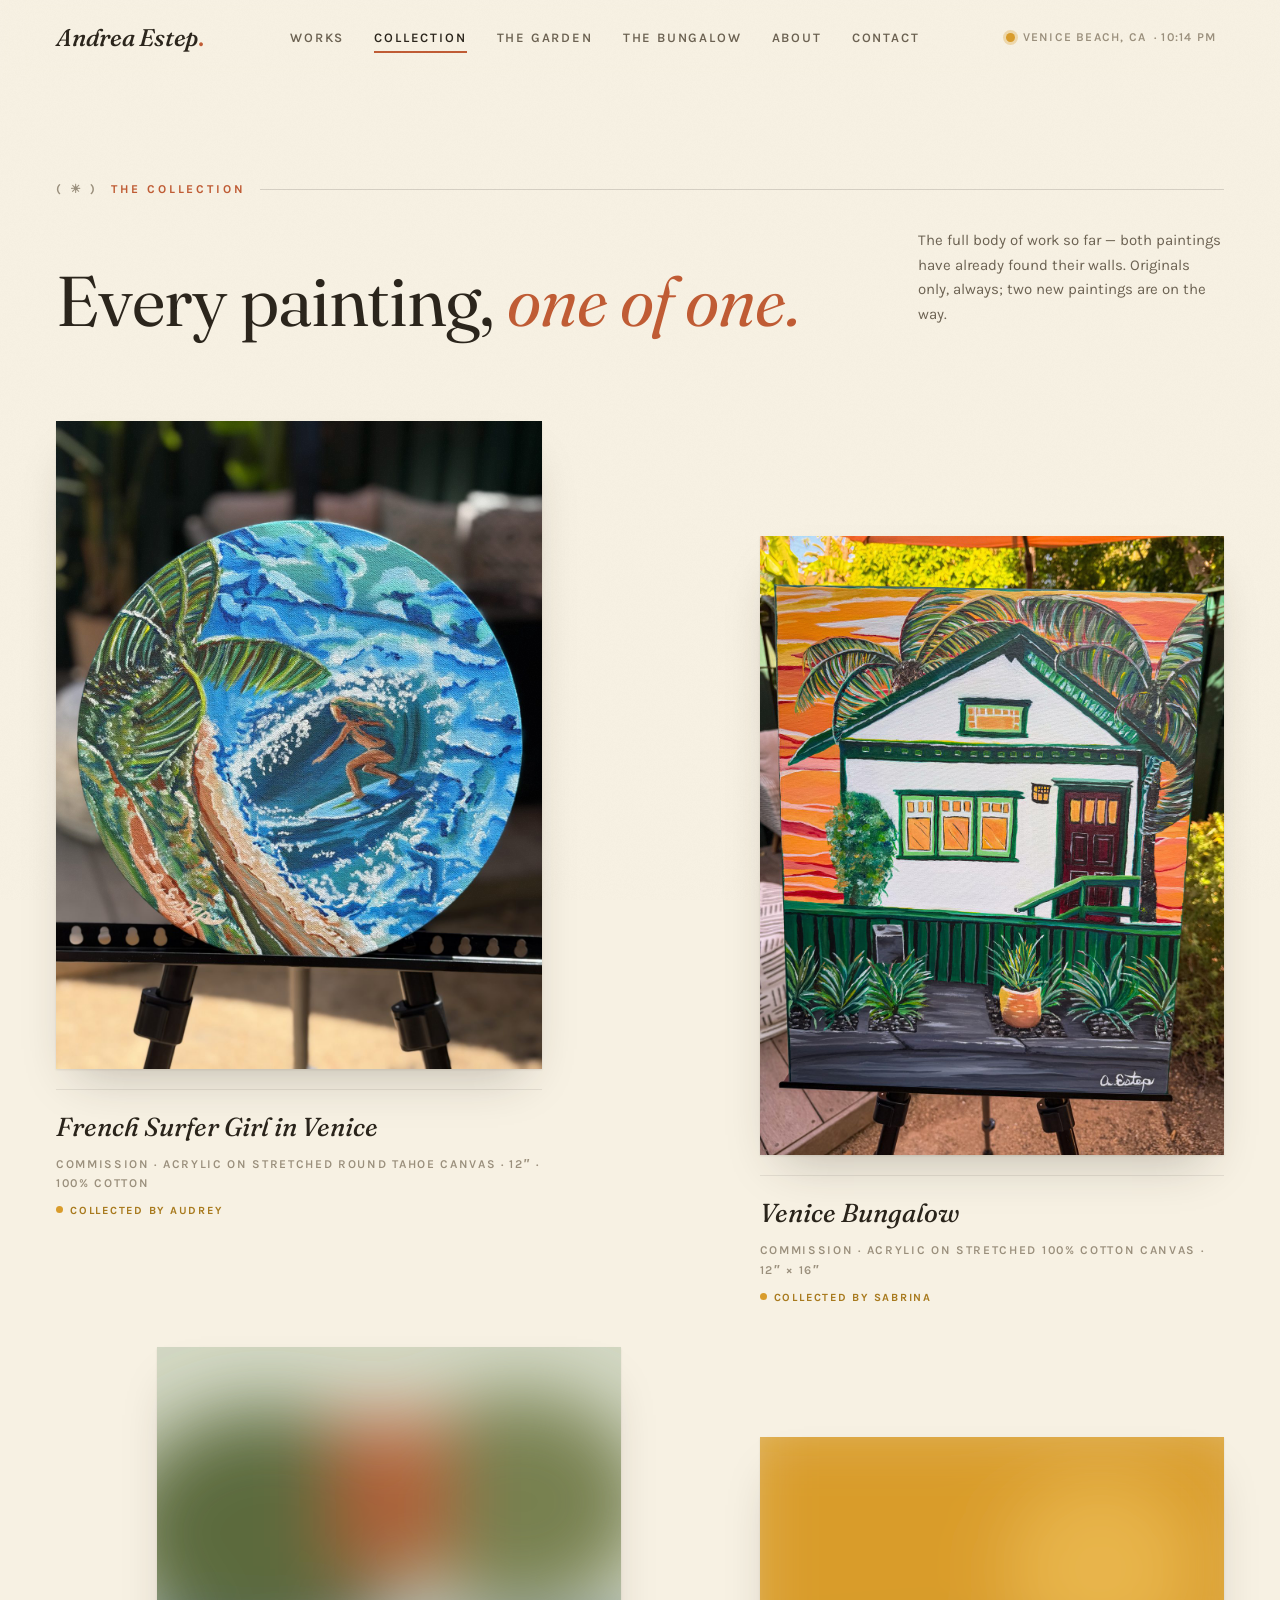
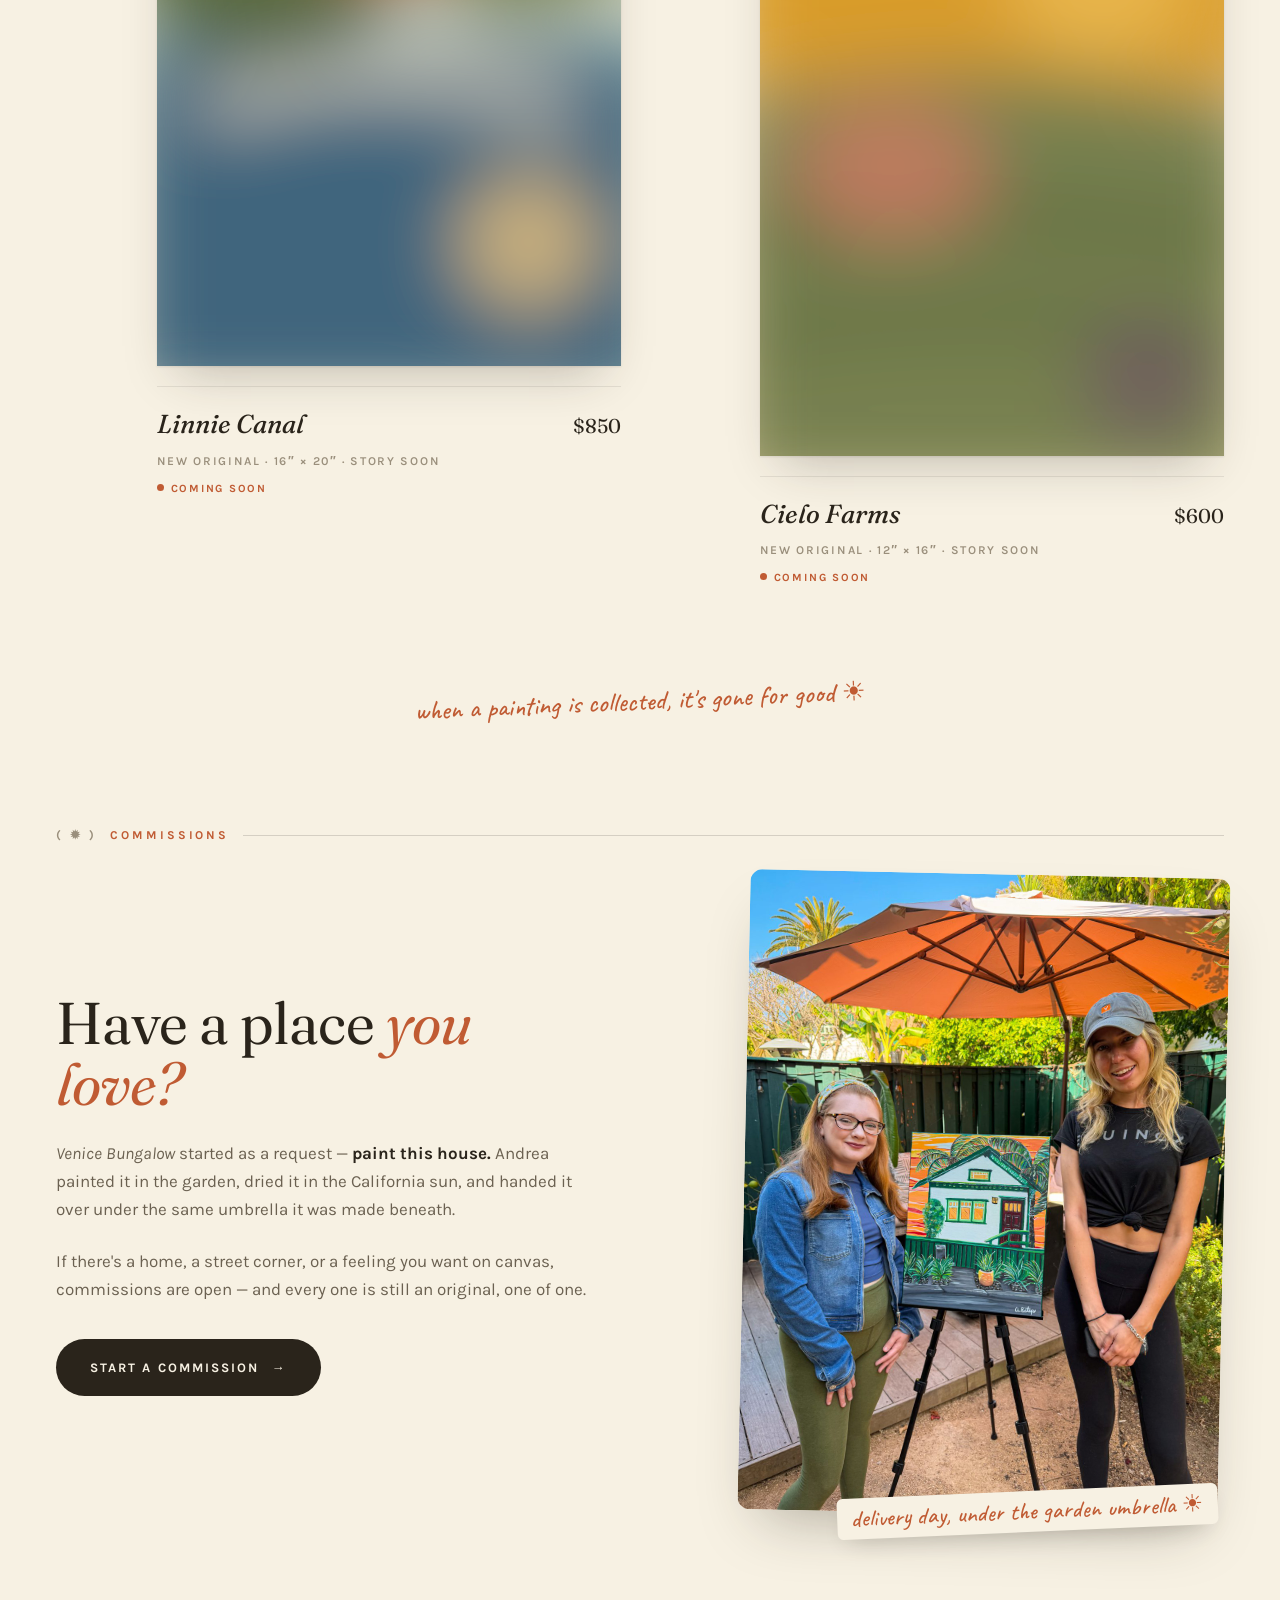
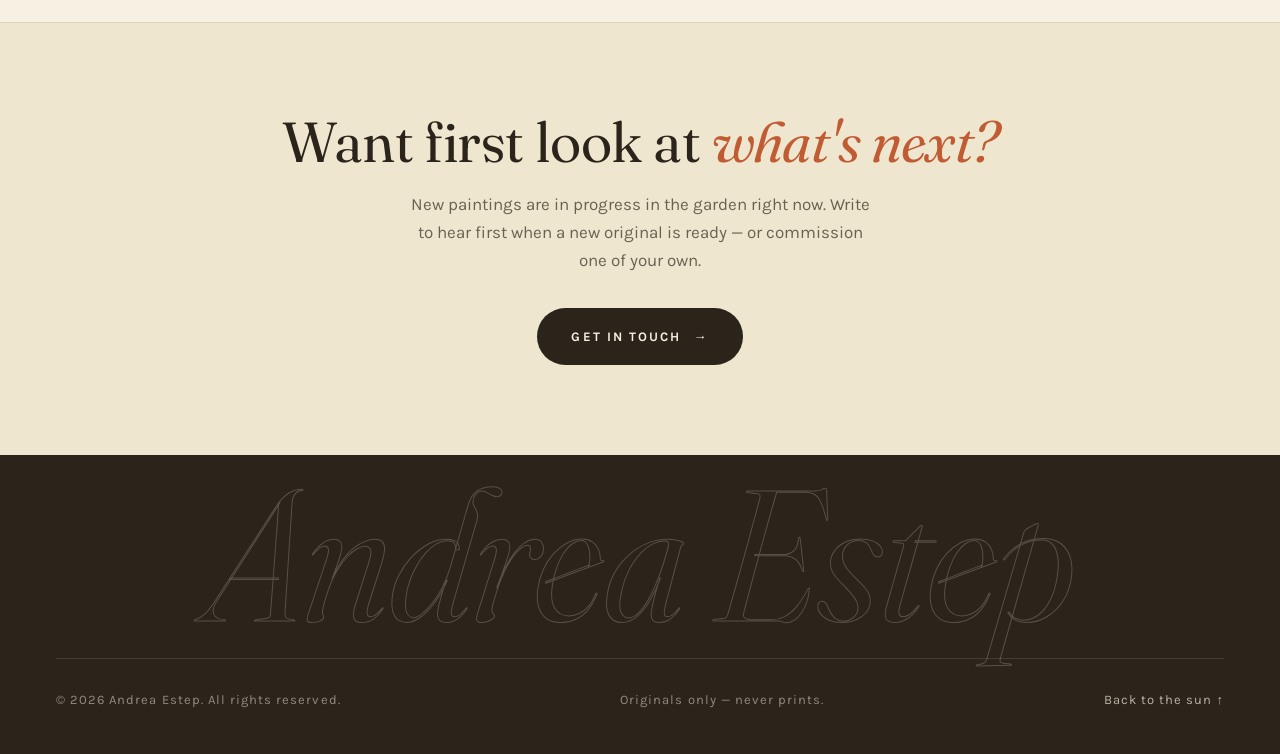
==== commit 27f3ad00: "chore: add dimensions to coming-soon works — Linnie Canal 16x20, Cielo Farms 12x16 Co-Authored-By: C" ====
--- a/collection.html
+++ b/collection.html
@@ -119,7 +119,8 @@
                 "priceCurrency": "USD",
                 "price": "850",
                 "availability": "https://schema.org/PreOrder"
-              }
+              },
+              "size": "16\" x 20\""
             }
           },
           {
@@ -139,7 +140,8 @@
                 "priceCurrency": "USD",
                 "price": "600",
                 "availability": "https://schema.org/PreOrder"
-              }
+              },
+              "size": "12\" x 16\""
             }
           }
         ]
@@ -220,7 +222,7 @@
                     </div>
                 </a>
 
-                <a class="work reveal" data-status="coming" data-title="Linnie Canal" data-price="$850" data-meta="New original · details soon"
+                <a class="work reveal" data-status="coming" data-title="Linnie Canal" data-price="$850" data-meta="New original · 16″ × 20″ · story soon"
                    data-blurb="Fresh off the easel and still keeping its secrets — dimensions and the story get revealed soon. Write for first look before it goes up.">
                     <figure class="work-media">
                         <svg preserveAspectRatio="xMidYMid slice" viewBox="0 0 600 800" role="img" aria-label="Linnie Canal — coming soon">
@@ -242,14 +244,14 @@
                     <div class="work-caption">
                         <div>
                             <div class="work-title">Linnie Canal</div>
-                            <div class="work-meta">New original · details soon</div>
+                            <div class="work-meta">New original · 16″ × 20″ · story soon</div>
                             <div class="work-status coming">Coming soon</div>
                         </div>
                         <div class="work-price">$850</div>
                     </div>
                 </a>
 
-                <a class="work reveal" data-status="coming" data-title="Cielo Farms" data-price="$600" data-meta="New original · details soon"
+                <a class="work reveal" data-status="coming" data-title="Cielo Farms" data-price="$600" data-meta="New original · 12″ × 16″ · story soon"
                    data-blurb="Still drying in the garden and staying under wraps for now — dimensions and the story get revealed soon. Write for first look before it goes up.">
                     <figure class="work-media">
                         <svg preserveAspectRatio="xMidYMid slice" viewBox="0 0 600 800" role="img" aria-label="Cielo Farms — coming soon">
@@ -271,7 +273,7 @@
                     <div class="work-caption">
                         <div>
                             <div class="work-title">Cielo Farms</div>
-                            <div class="work-meta">New original · details soon</div>
+                            <div class="work-meta">New original · 12″ × 16″ · story soon</div>
                             <div class="work-status coming">Coming soon</div>
                         </div>
                         <div class="work-price">$600</div>
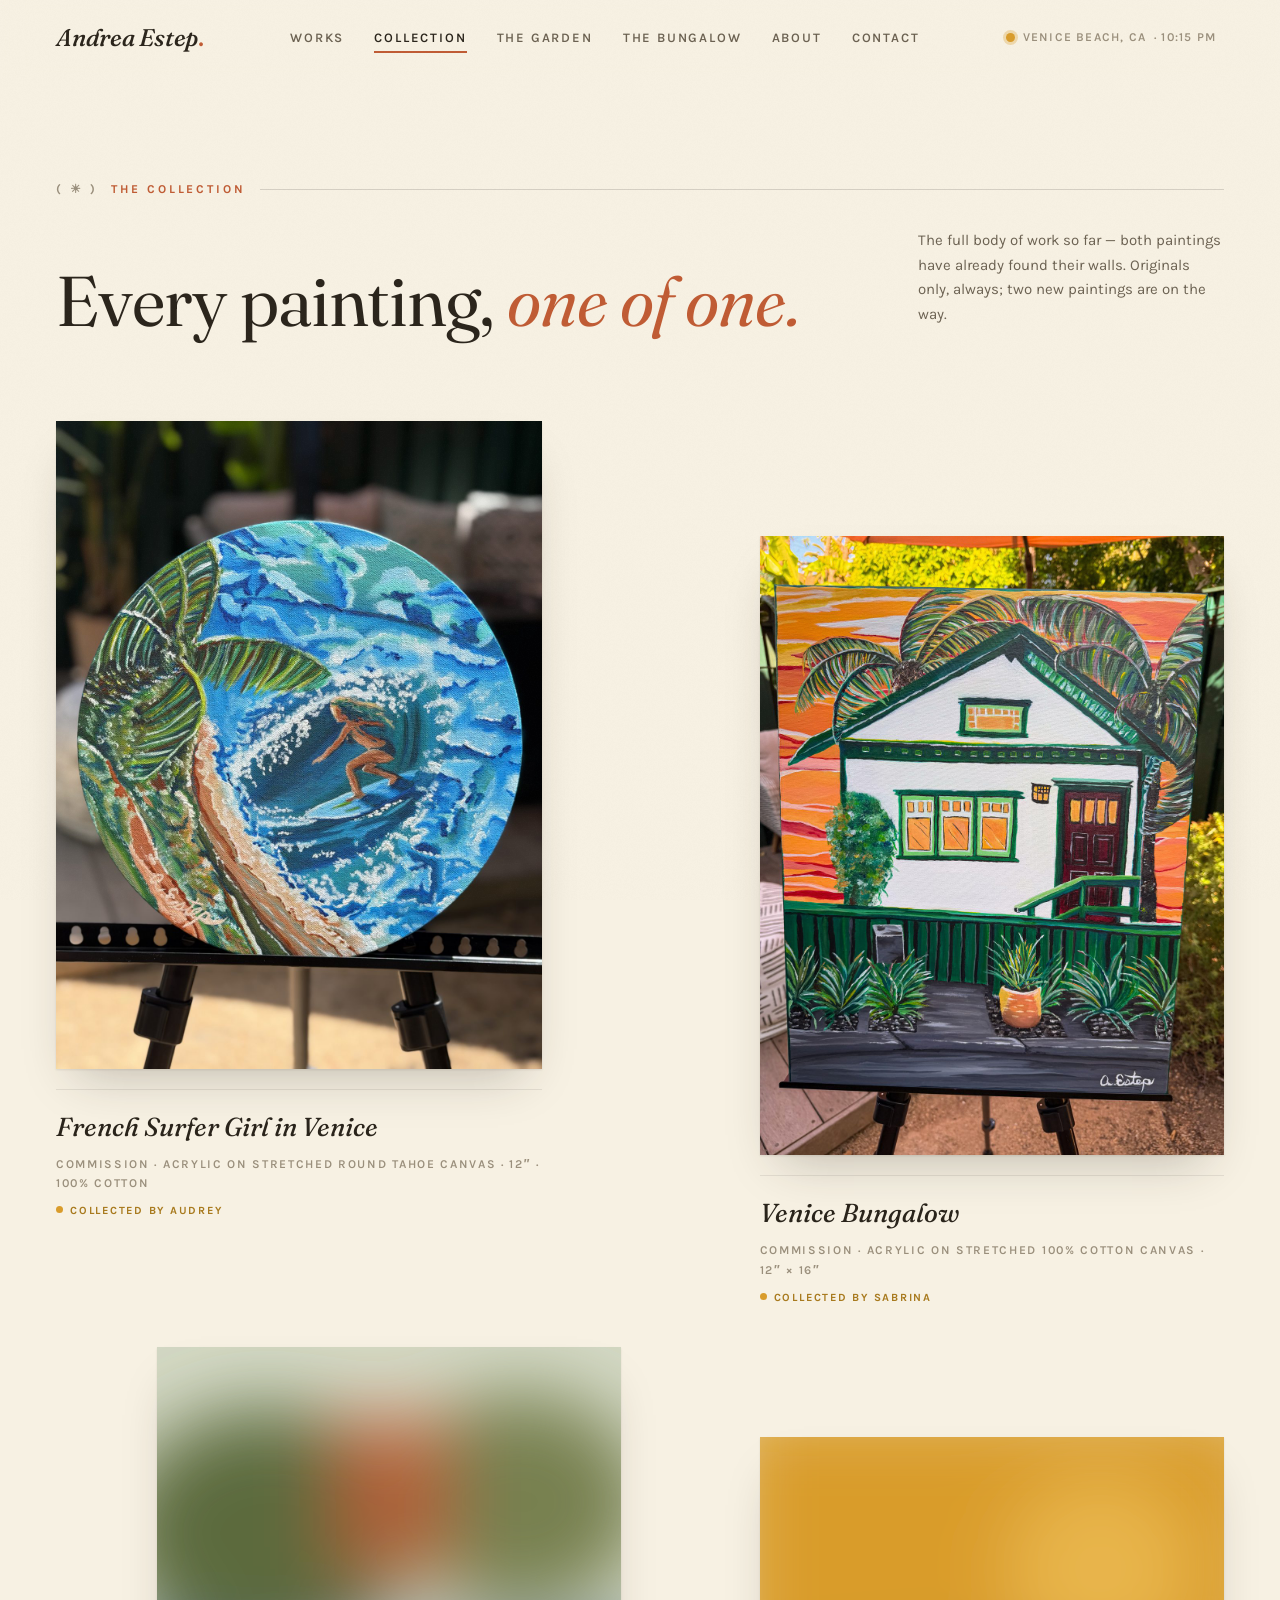
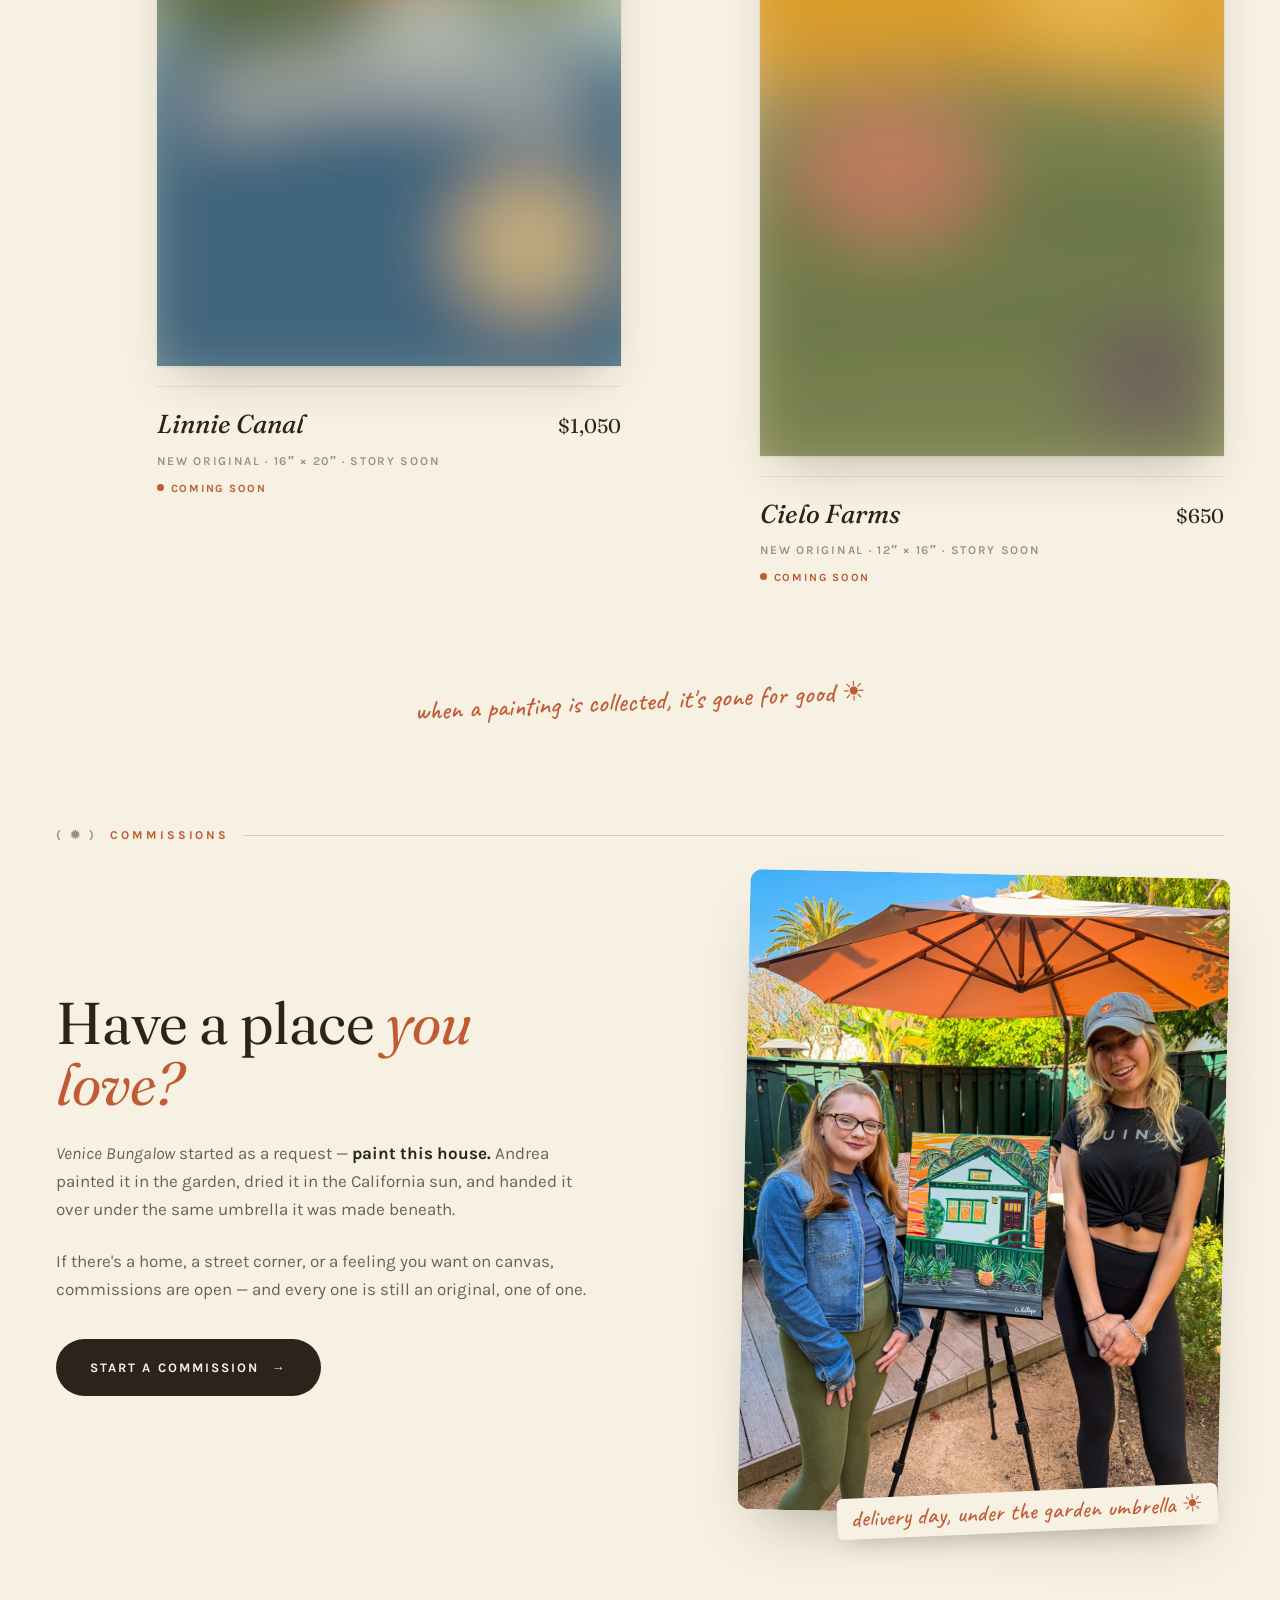
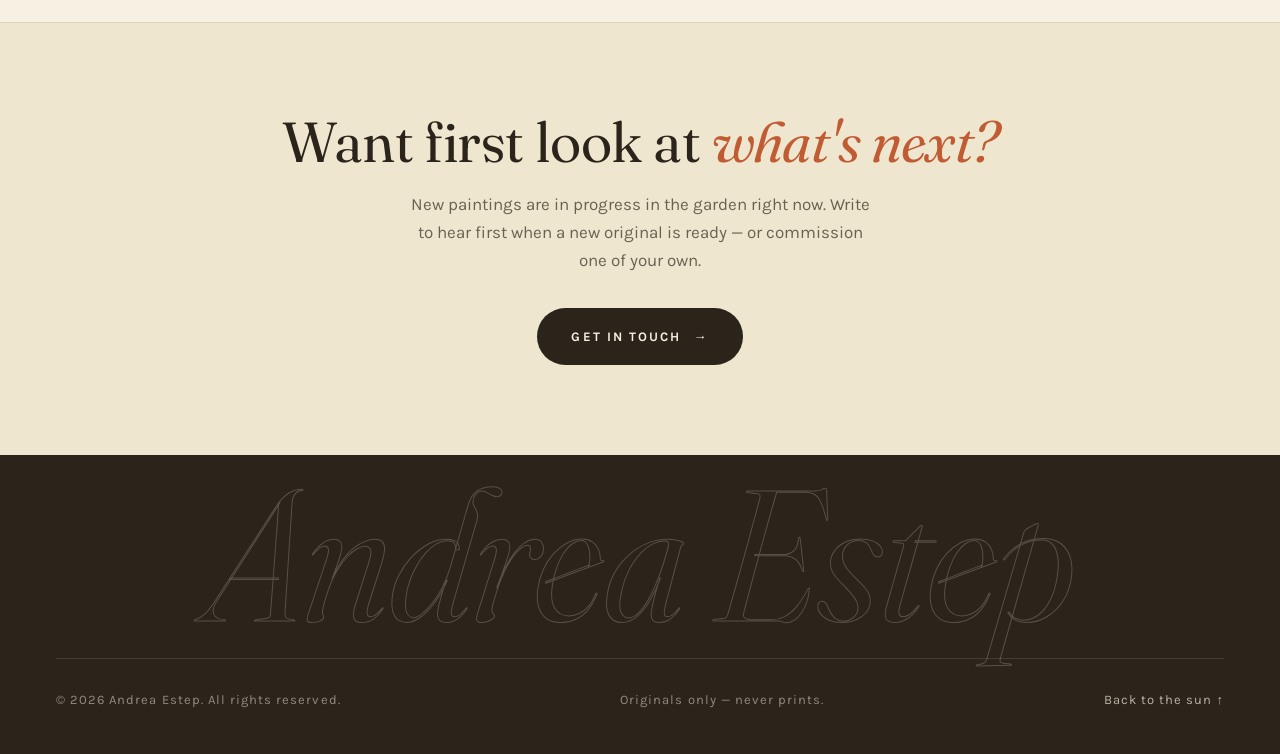
==== commit 163c8353: "chore: update coming-soon prices — Linnie Canal $1,050, Cielo Farms $650 Co-Authored-By: Claude Fabl" ====
--- a/collection.html
+++ b/collection.html
@@ -117,7 +117,7 @@
               "offers": {
                 "@type": "Offer",
                 "priceCurrency": "USD",
-                "price": "850",
+                "price": "1050",
                 "availability": "https://schema.org/PreOrder"
               },
               "size": "16\" x 20\""
@@ -138,7 +138,7 @@
               "offers": {
                 "@type": "Offer",
                 "priceCurrency": "USD",
-                "price": "600",
+                "price": "650",
                 "availability": "https://schema.org/PreOrder"
               },
               "size": "12\" x 16\""
@@ -222,7 +222,7 @@
                     </div>
                 </a>
 
-                <a class="work reveal" data-status="coming" data-title="Linnie Canal" data-price="$850" data-meta="New original · 16″ × 20″ · story soon"
+                <a class="work reveal" data-status="coming" data-title="Linnie Canal" data-price="$1,050" data-meta="New original · 16″ × 20″ · story soon"
                    data-blurb="Fresh off the easel and still keeping its secrets — dimensions and the story get revealed soon. Write for first look before it goes up.">
                     <figure class="work-media">
                         <svg preserveAspectRatio="xMidYMid slice" viewBox="0 0 600 800" role="img" aria-label="Linnie Canal — coming soon">
@@ -247,11 +247,11 @@
                             <div class="work-meta">New original · 16″ × 20″ · story soon</div>
                             <div class="work-status coming">Coming soon</div>
                         </div>
-                        <div class="work-price">$850</div>
+                        <div class="work-price">$1,050</div>
                     </div>
                 </a>
 
-                <a class="work reveal" data-status="coming" data-title="Cielo Farms" data-price="$600" data-meta="New original · 12″ × 16″ · story soon"
+                <a class="work reveal" data-status="coming" data-title="Cielo Farms" data-price="$650" data-meta="New original · 12″ × 16″ · story soon"
                    data-blurb="Still drying in the garden and staying under wraps for now — dimensions and the story get revealed soon. Write for first look before it goes up.">
                     <figure class="work-media">
                         <svg preserveAspectRatio="xMidYMid slice" viewBox="0 0 600 800" role="img" aria-label="Cielo Farms — coming soon">
@@ -276,7 +276,7 @@
                             <div class="work-meta">New original · 12″ × 16″ · story soon</div>
                             <div class="work-status coming">Coming soon</div>
                         </div>
-                        <div class="work-price">$600</div>
+                        <div class="work-price">$650</div>
                     </div>
                 </a>
             </div>
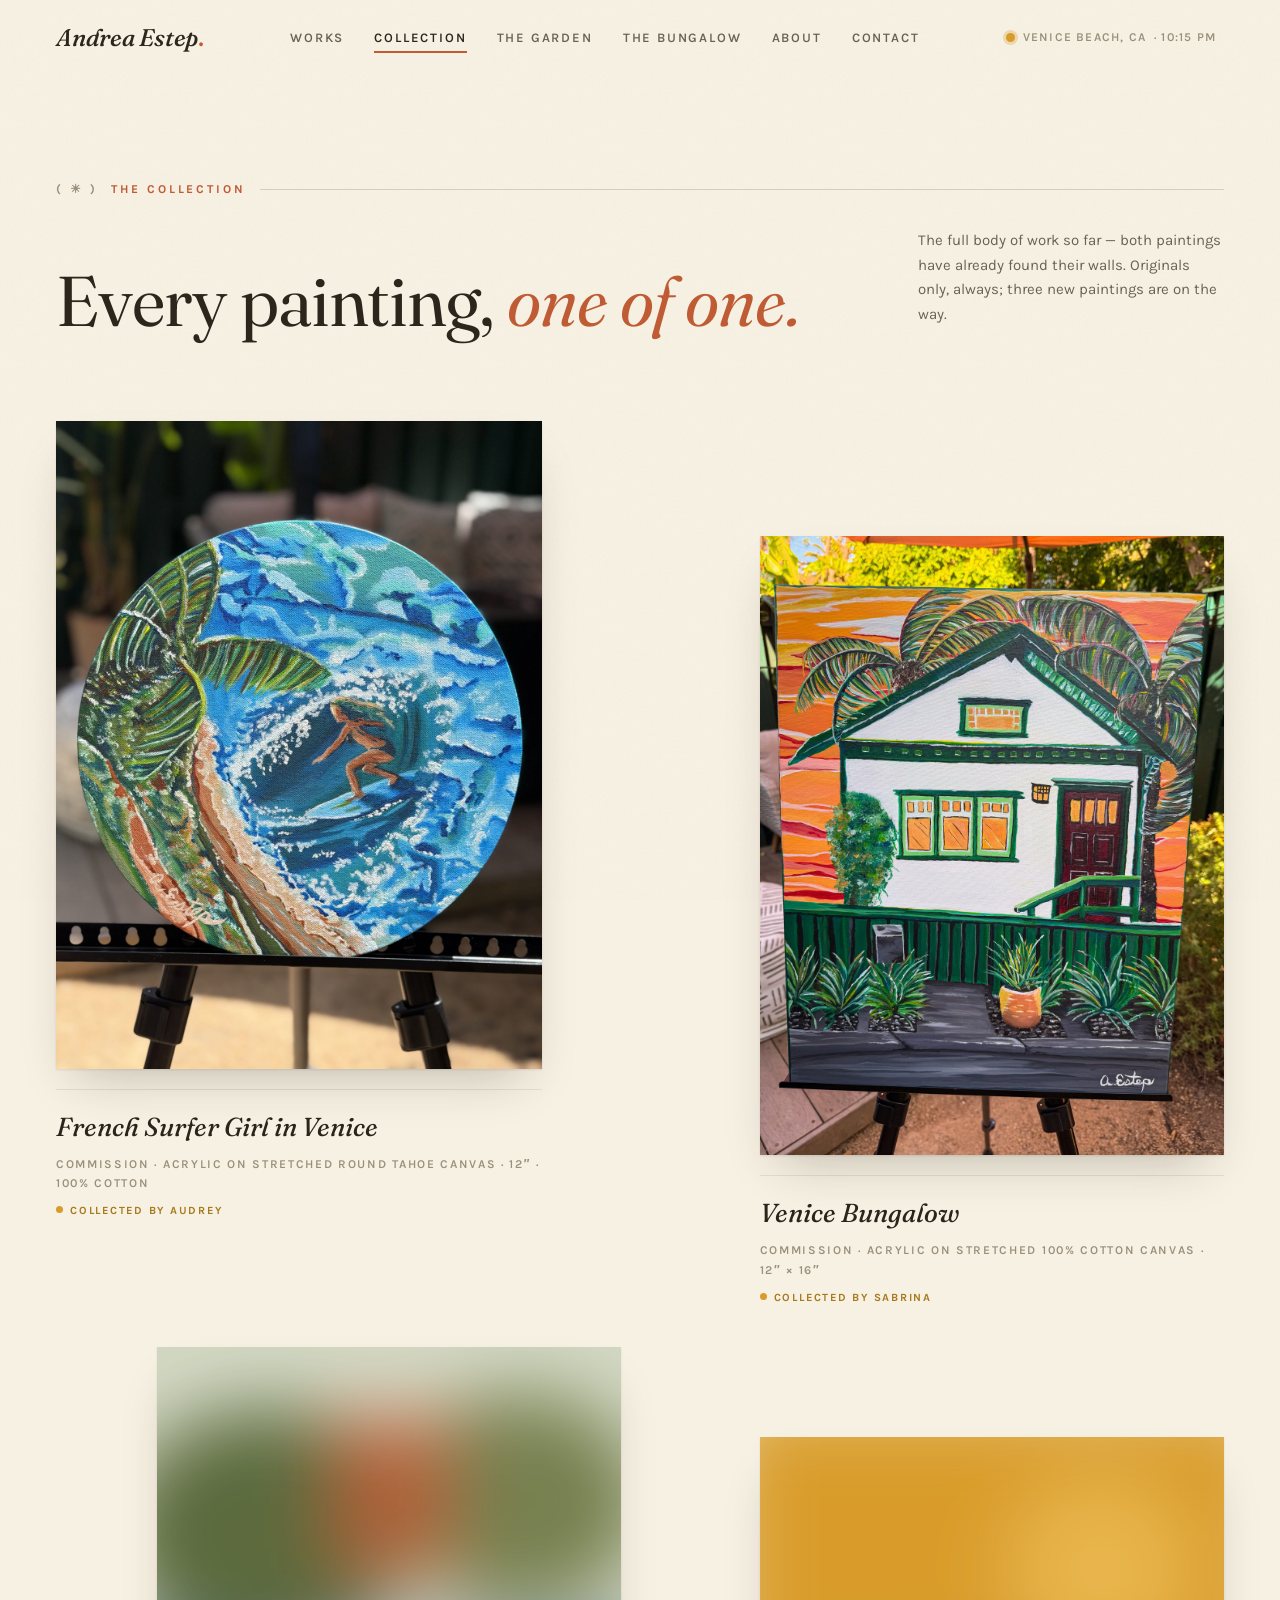
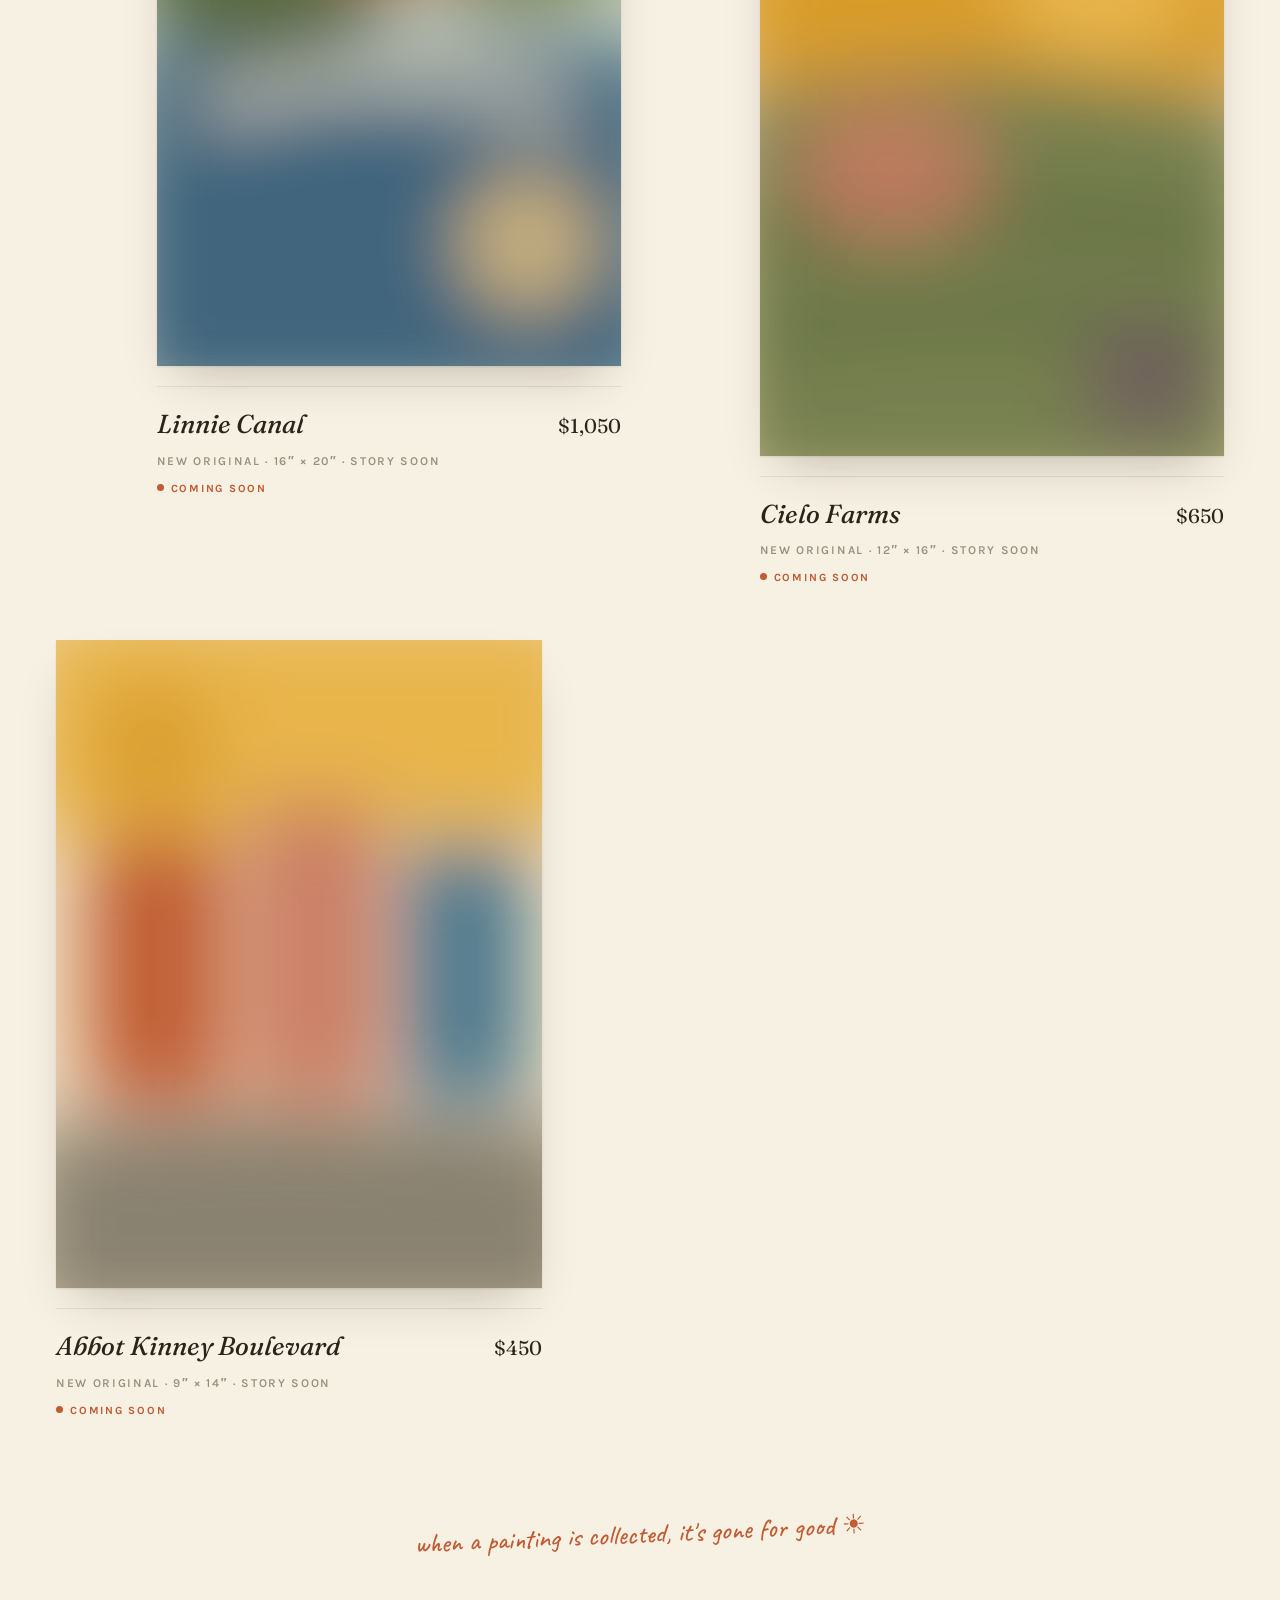
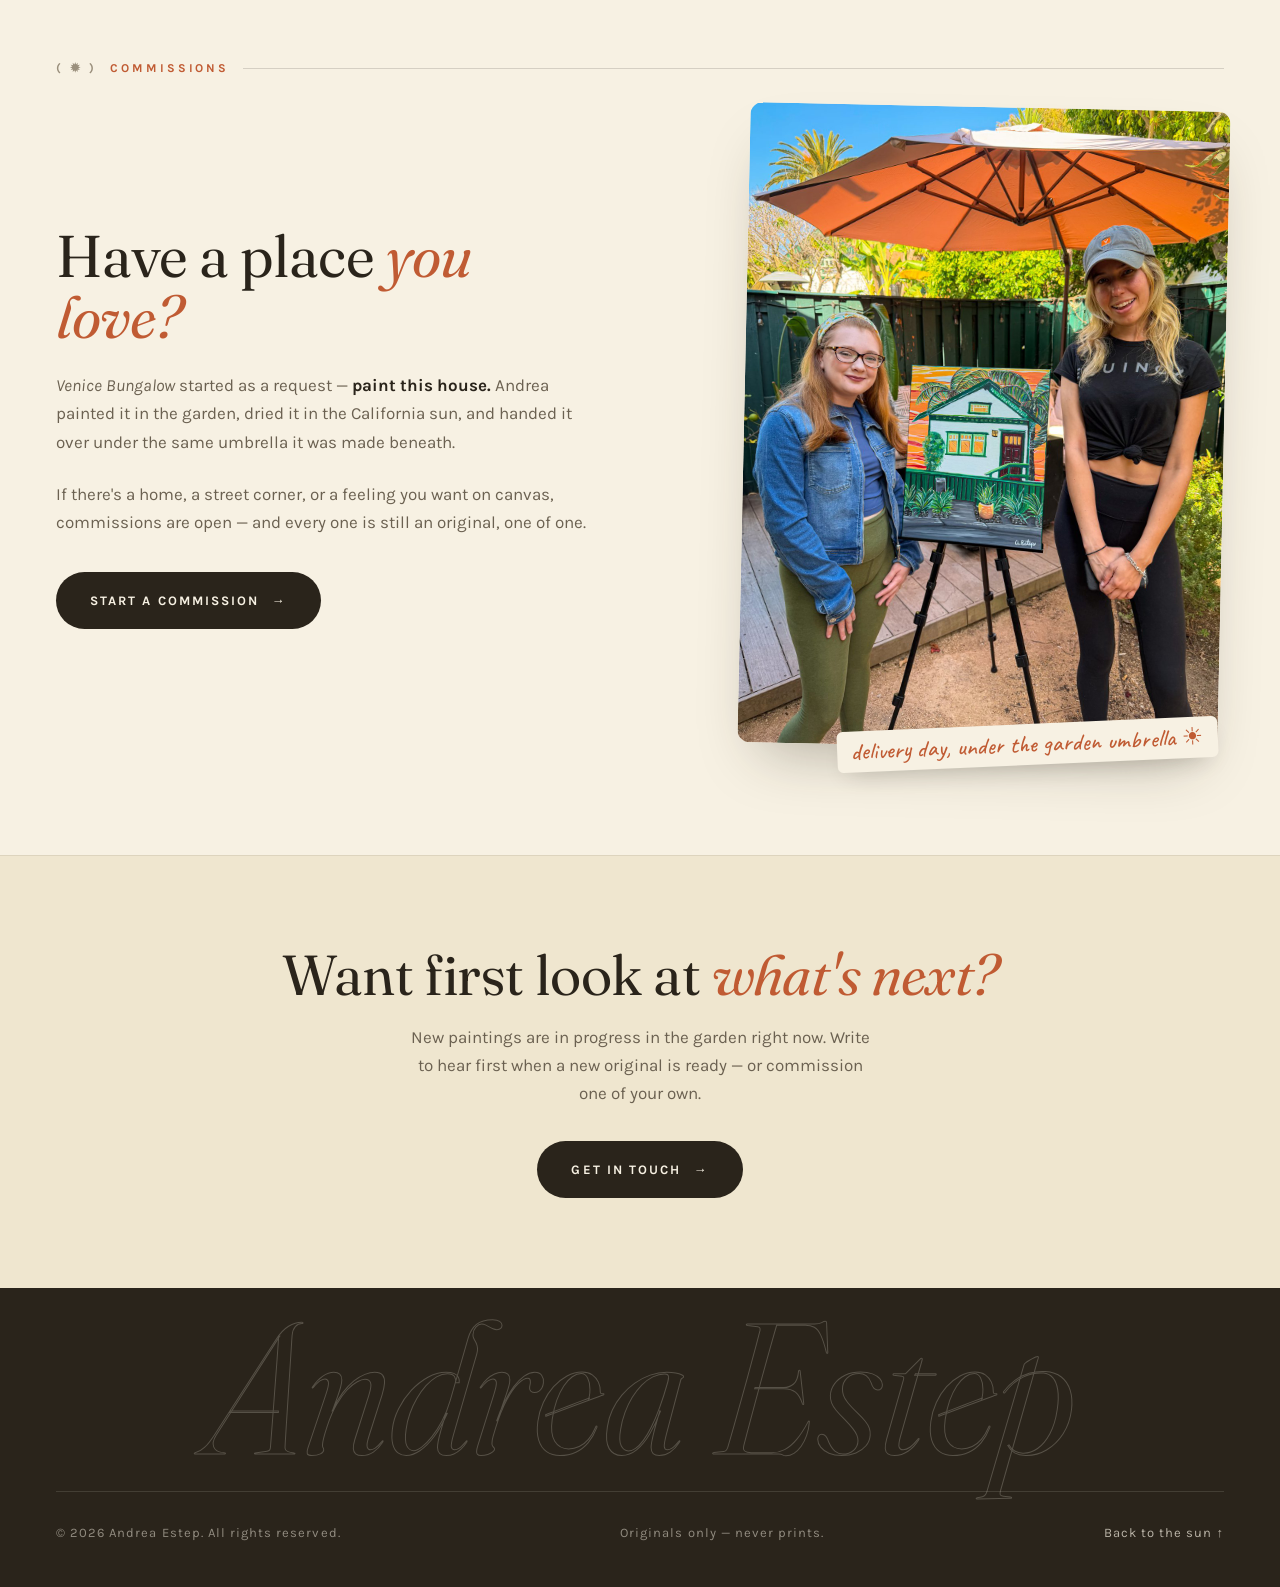
==== commit 1933e998: "feat: add Abbot Kinney Boulevard teaser — 9x14, $450 Priced on the existing ~$3.30/sq-in ladder; cop" ====
--- a/collection.html
+++ b/collection.html
@@ -143,6 +143,27 @@
               },
               "size": "12\" x 16\""
             }
+          },
+          {
+            "@type": "ListItem",
+            "position": 5,
+            "item": {
+              "@type": "VisualArtwork",
+              "name": "Abbot Kinney Boulevard",
+              "artform": "Painting",
+              "artMedium": "Original painting \u2014 details to be announced",
+              "size": "9\" x 14\"",
+              "creator": {
+                "@id": "https://www.andreaestep.art/#andrea"
+              },
+              "url": "https://www.andreaestep.art/collection.html",
+              "offers": {
+                "@type": "Offer",
+                "priceCurrency": "USD",
+                "price": "450",
+                "availability": "https://schema.org/PreOrder"
+              }
+            }
           }
         ]
       }
@@ -190,7 +211,7 @@
             </div>
             <div class="works-head">
                 <h1 class="reveal">Every painting, <em class="it" style="color:var(--terracotta)">one of one.</em></h1>
-                <p class="note reveal reveal-d1">The full body of work so far — both paintings have already found their walls. Originals only, always; two new paintings are on the way.</p>
+                <p class="note reveal reveal-d1">The full body of work so far — both paintings have already found their walls. Originals only, always; three new paintings are on the way.</p>
             </div>
 
             <div class="collection-grid">
@@ -279,6 +300,35 @@
                         <div class="work-price">$650</div>
                     </div>
                 </a>
+
+                <a class="work reveal" data-status="coming" data-title="Abbot Kinney Boulevard" data-price="$450" data-meta="New original · 9″ × 14″ · story soon"
+                   data-blurb="Still on the easel and keeping quiet for now — the story gets revealed soon. Write for first look before it goes up.">
+                    <figure class="work-media">
+                        <svg preserveAspectRatio="xMidYMid slice" viewBox="0 0 600 800" role="img" aria-label="Abbot Kinney Boulevard — coming soon">
+                            <defs>
+                                <filter id="blurAK" x="-30%" y="-30%" width="160%" height="160%"><feGaussianBlur stdDeviation="48"/></filter>
+                            </defs>
+                            <rect width="600" height="800" fill="#EFE0C2"/>
+                            <g filter="url(#blurAK)">
+                                <rect x="-40" y="-40" width="700" height="280" fill="#E8B54B"/>
+                                <rect x="40" y="240" width="170" height="330" fill="#C05B33"/>
+                                <rect x="240" y="200" width="160" height="370" fill="#C97B62"/>
+                                <rect x="430" y="250" width="150" height="320" fill="#49768B"/>
+                                <rect x="-40" y="600" width="700" height="250" fill="#8A8271"/>
+                                <circle cx="120" cy="130" r="80" fill="#D99C2B"/>
+                                <path d="M60 620 Q300 570 540 630" stroke="#2A241B" stroke-width="18" fill="none" opacity="0.7"/>
+                            </g>
+                        </svg>
+                    </figure>
+                    <div class="work-caption">
+                        <div>
+                            <div class="work-title">Abbot Kinney Boulevard</div>
+                            <div class="work-meta">New original · 9″ × 14″ · story soon</div>
+                            <div class="work-status coming">Coming soon</div>
+                        </div>
+                        <div class="work-price">$450</div>
+                    </div>
+                </a>
             </div>
 
             <div class="works-foot reveal">
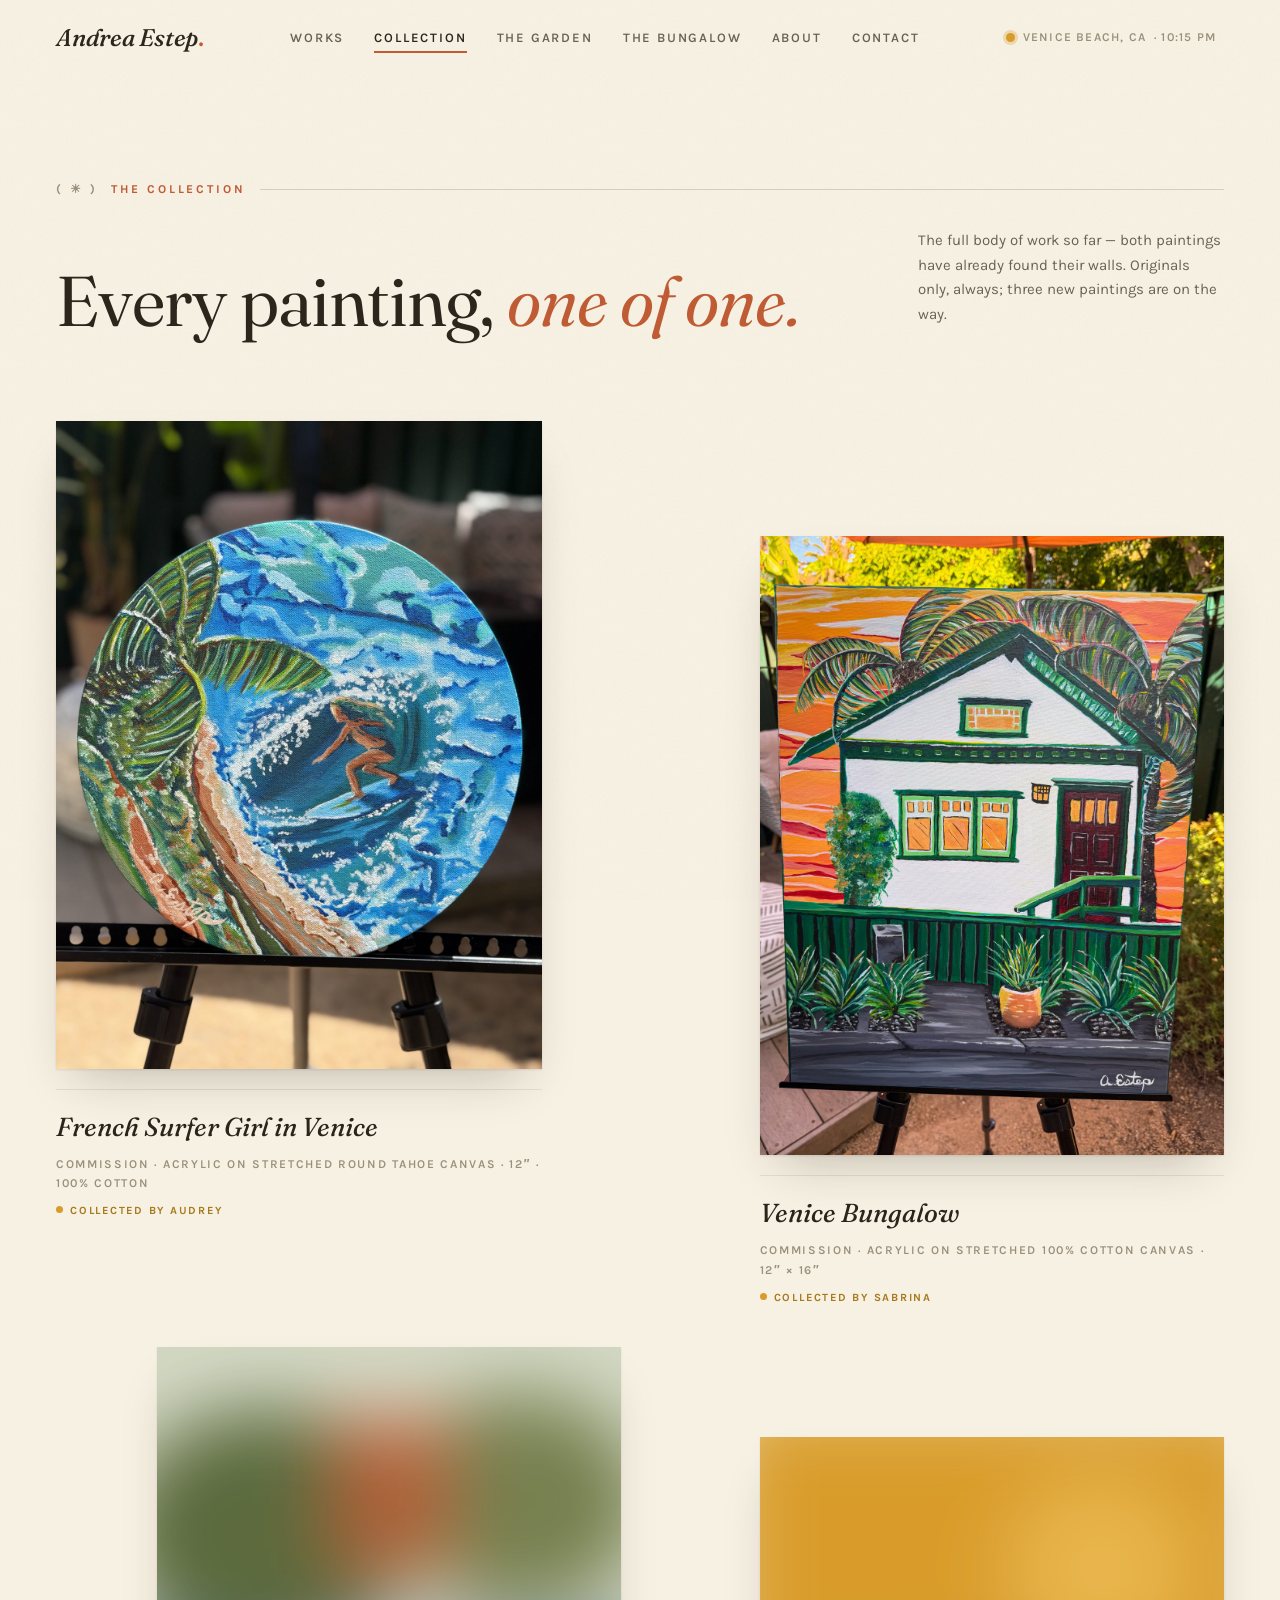
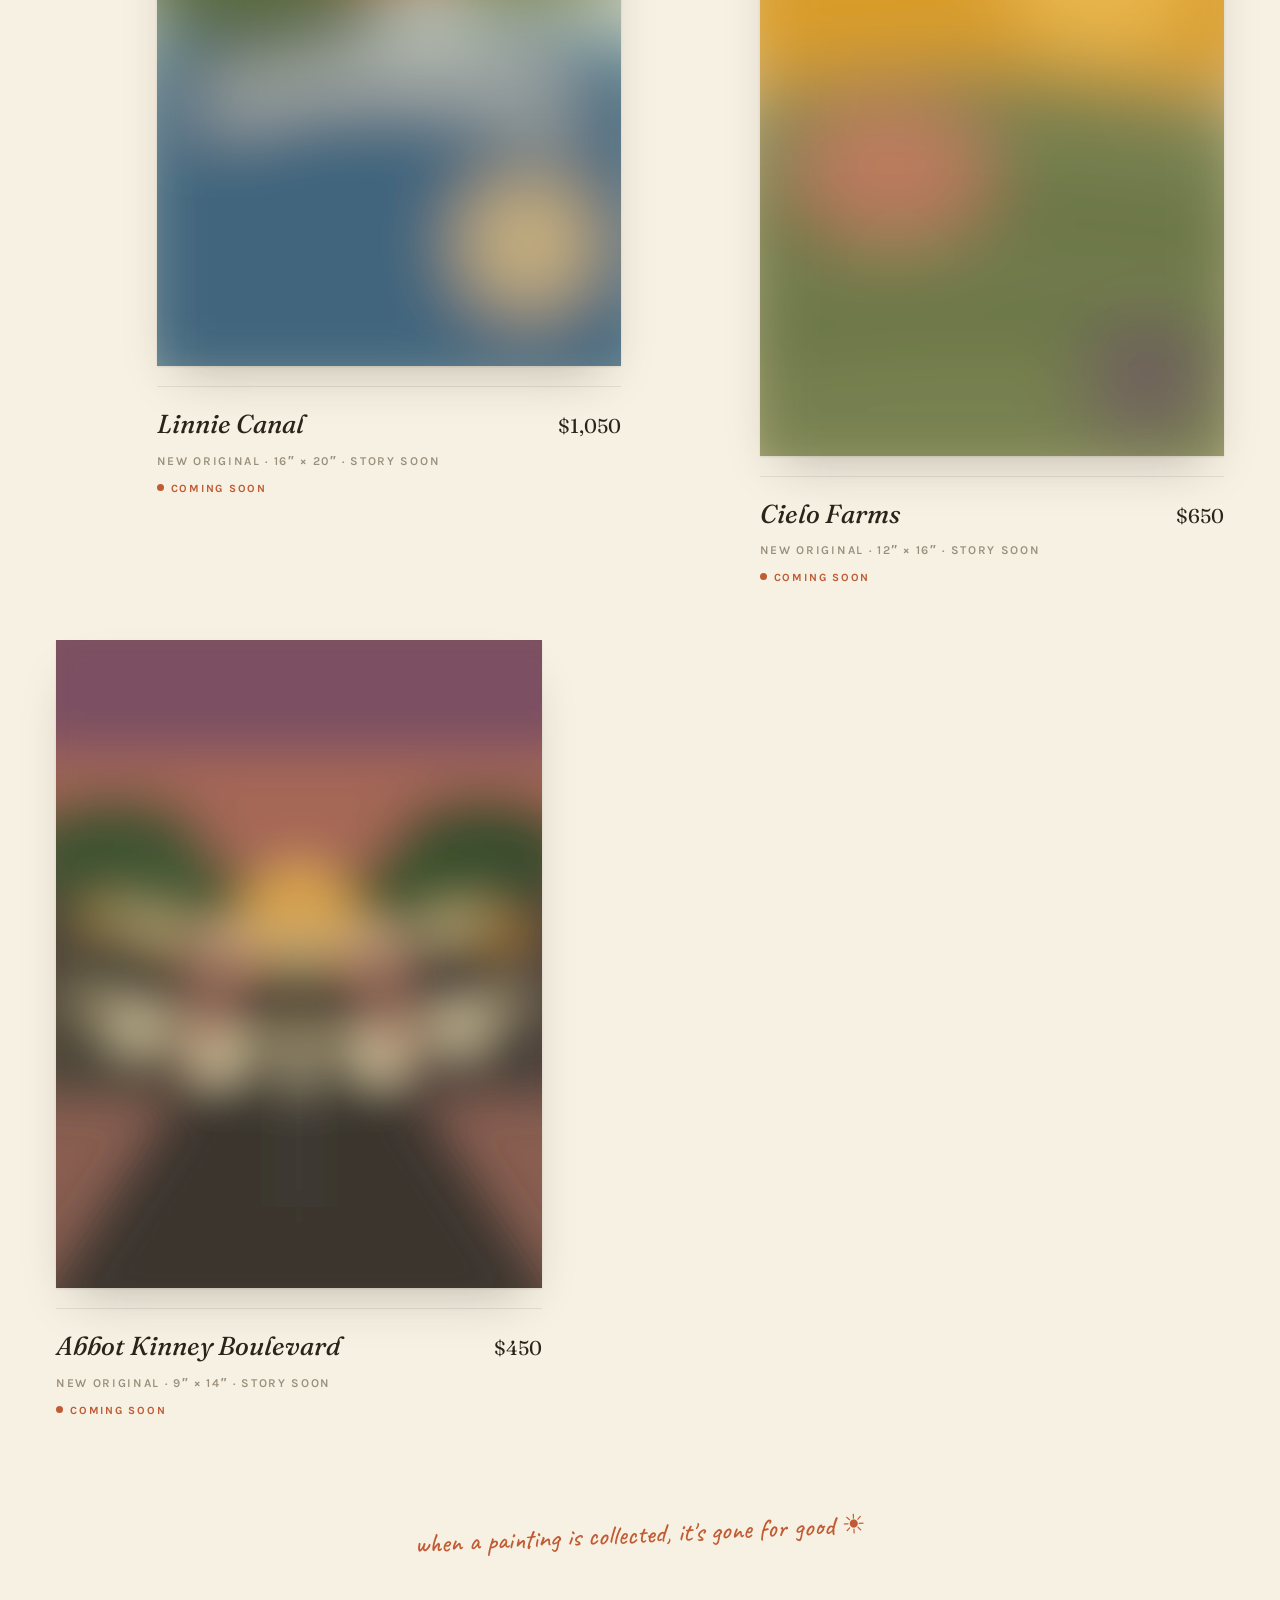
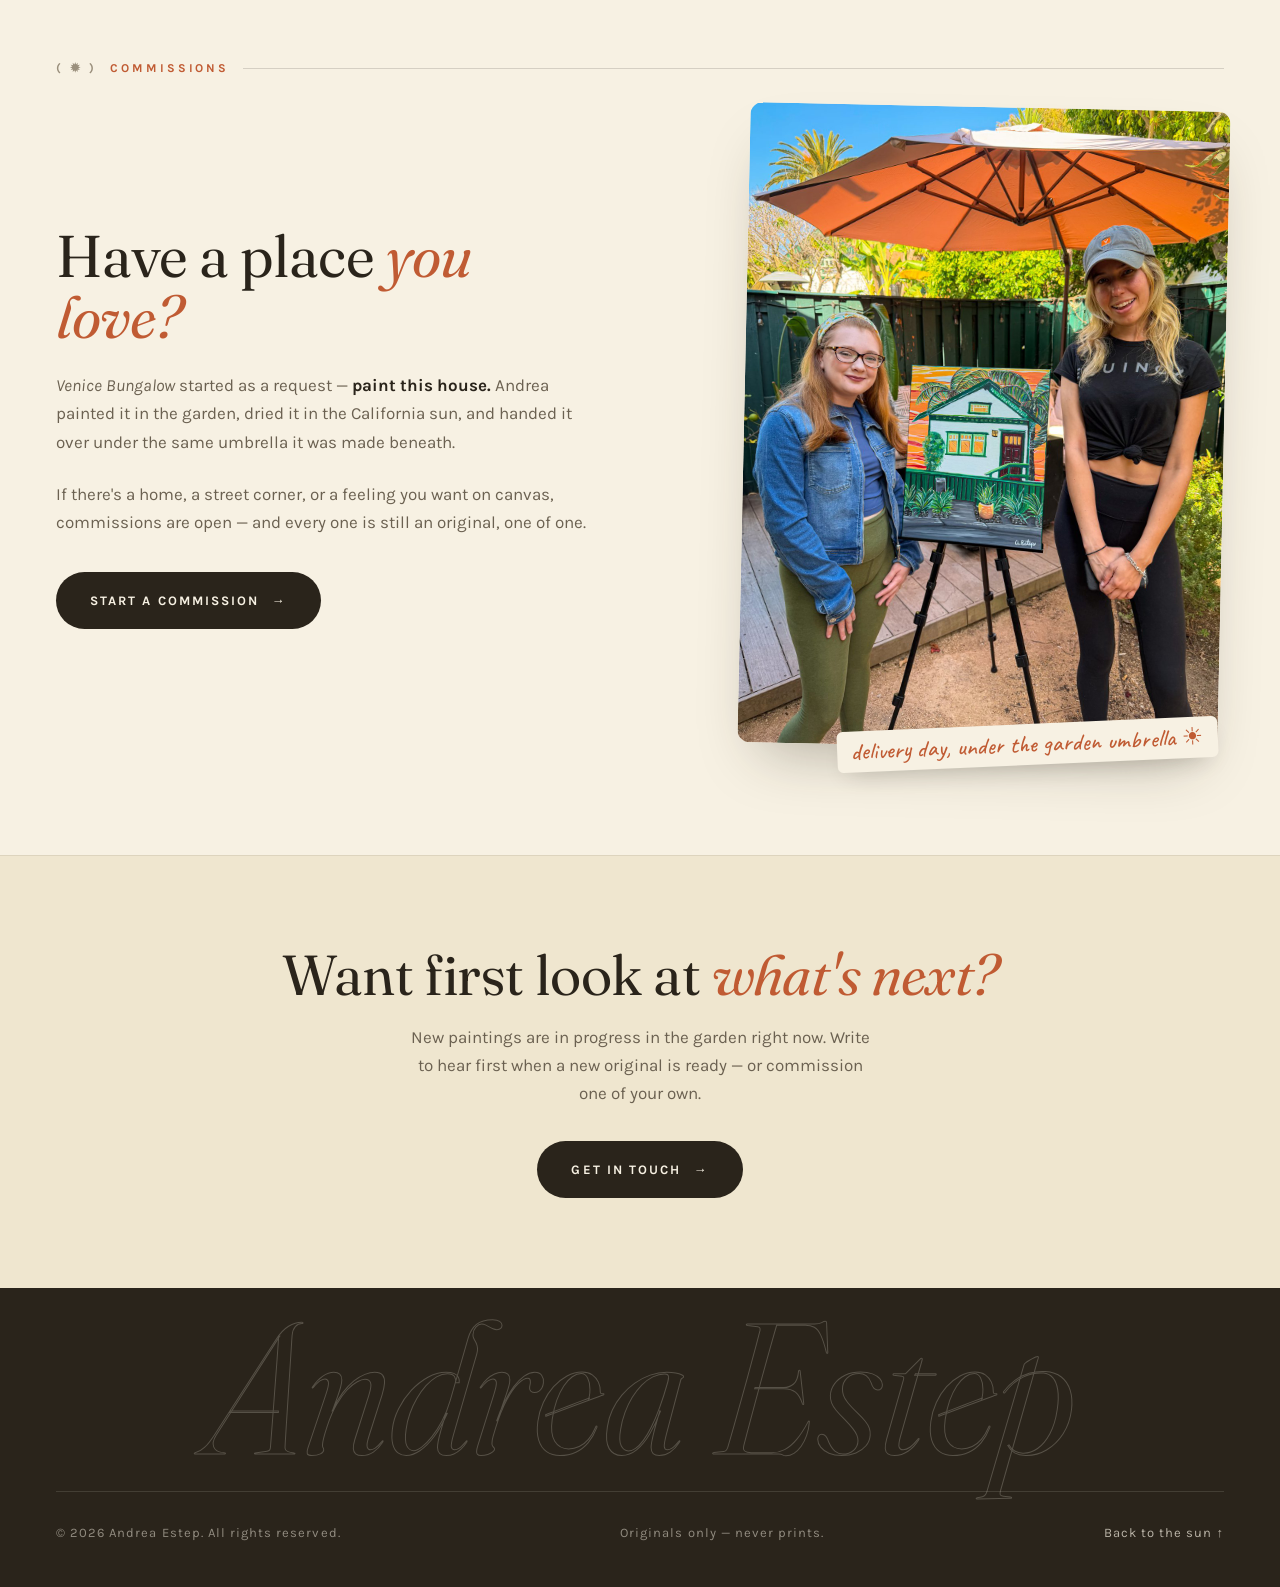
==== commit bd1728fa: "style: redraw Abbot Kinney teaser — evening boulevard with string lights Straight-down-the-road comp" ====
--- a/collection.html
+++ b/collection.html
@@ -306,17 +306,34 @@
                     <figure class="work-media">
                         <svg preserveAspectRatio="xMidYMid slice" viewBox="0 0 600 800" role="img" aria-label="Abbot Kinney Boulevard — coming soon">
                             <defs>
-                                <filter id="blurAK" x="-30%" y="-30%" width="160%" height="160%"><feGaussianBlur stdDeviation="48"/></filter>
+                                <filter id="blurAK" x="-30%" y="-30%" width="160%" height="160%"><feGaussianBlur stdDeviation="30"/></filter>
                             </defs>
-                            <rect width="600" height="800" fill="#EFE0C2"/>
+                            <rect width="600" height="800" fill="#8A5F52"/>
                             <g filter="url(#blurAK)">
-                                <rect x="-40" y="-40" width="700" height="280" fill="#E8B54B"/>
-                                <rect x="40" y="240" width="170" height="330" fill="#C05B33"/>
-                                <rect x="240" y="200" width="160" height="370" fill="#C97B62"/>
-                                <rect x="430" y="250" width="150" height="320" fill="#49768B"/>
-                                <rect x="-40" y="600" width="700" height="250" fill="#8A8271"/>
-                                <circle cx="120" cy="130" r="80" fill="#D99C2B"/>
-                                <path d="M60 620 Q300 570 540 630" stroke="#2A241B" stroke-width="18" fill="none" opacity="0.7"/>
+                                <rect x="-40" y="-40" width="700" height="400" fill="#A66856"/>
+                                <rect x="-40" y="-40" width="700" height="180" fill="#7C5062"/>
+                                <circle cx="300" cy="345" r="70" fill="#E8B54B" opacity="0.8"/>
+                                <path d="M-40 850 L300 345 L640 850 Z" fill="#3A362E"/>
+                                <rect x="-40" y="230" width="200" height="330" fill="#4A4438"/>
+                                <rect x="440" y="230" width="200" height="330" fill="#46403A"/>
+                                <rect x="40" y="300" width="46" height="60" fill="#E8B54B" opacity="0.9"/>
+                                <rect x="120" y="330" width="36" height="50" fill="#D99C2B" opacity="0.85"/>
+                                <rect x="470" y="310" width="44" height="58" fill="#E8B54B" opacity="0.9"/>
+                                <rect x="540" y="340" width="34" height="46" fill="#D99C2B" opacity="0.85"/>
+                                <path d="M60 560 L74 300" stroke="#4E4030" stroke-width="16" fill="none"/>
+                                <path d="M540 560 L526 300" stroke="#4E4030" stroke-width="16" fill="none"/>
+                                <path d="M150 480 L158 330" stroke="#4E4030" stroke-width="12" fill="none"/>
+                                <path d="M450 480 L442 330" stroke="#4E4030" stroke-width="12" fill="none"/>
+                                <ellipse cx="70" cy="260" rx="120" ry="70" fill="#3F5230"/>
+                                <ellipse cx="530" cy="260" rx="120" ry="70" fill="#3A4D2D"/>
+                                <ellipse cx="160" cy="310" rx="80" ry="46" fill="#465A34"/>
+                                <ellipse cx="440" cy="310" rx="80" ry="46" fill="#41552F"/>
+                                <path d="M60 330 Q300 420 540 330" stroke="#FFE9AE" stroke-width="9" fill="none" opacity="0.9"/>
+                                <circle cx="120" cy="356" r="13" fill="#FFE9AE"/><circle cx="210" cy="382" r="13" fill="#FFE9AE"/><circle cx="300" cy="391" r="13" fill="#FFE9AE"/><circle cx="390" cy="382" r="13" fill="#FFE9AE"/><circle cx="480" cy="356" r="13" fill="#FFE9AE"/>
+                                <path d="M20 440 Q300 560 580 440" stroke="#FFE9AE" stroke-width="12" fill="none" opacity="0.95"/>
+                                <circle cx="100" cy="480" r="22" fill="#FFF0C4"/><circle cx="200" cy="520" r="22" fill="#FFF0C4"/><circle cx="300" cy="534" r="22" fill="#FFF0C4"/><circle cx="400" cy="520" r="22" fill="#FFF0C4"/><circle cx="500" cy="480" r="22" fill="#FFF0C4"/>
+                                <path d="M290 480 L300 400 L310 480 Z" fill="#F3CE7E" opacity="0.5"/>
+                                <rect x="285" y="500" width="30" height="200" fill="#4A453B" opacity="0.6"/>
                             </g>
                         </svg>
                     </figure>
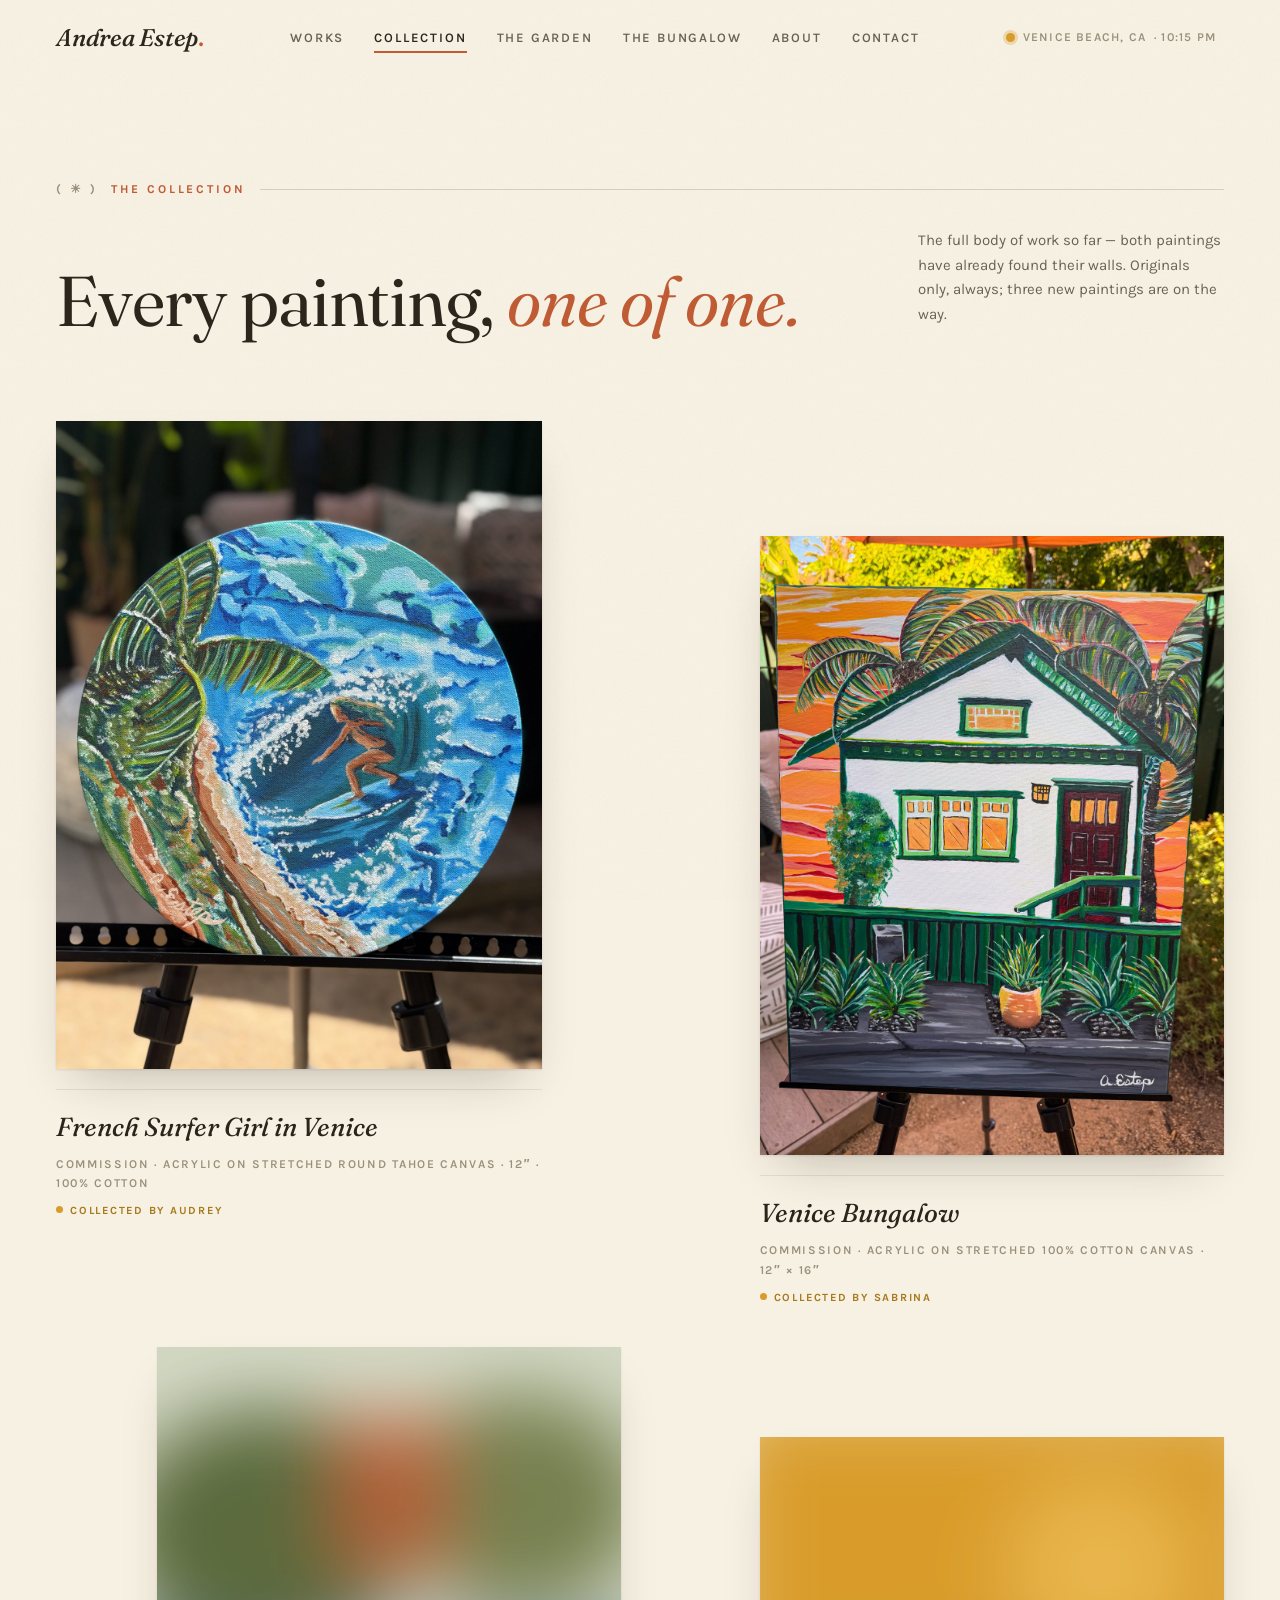
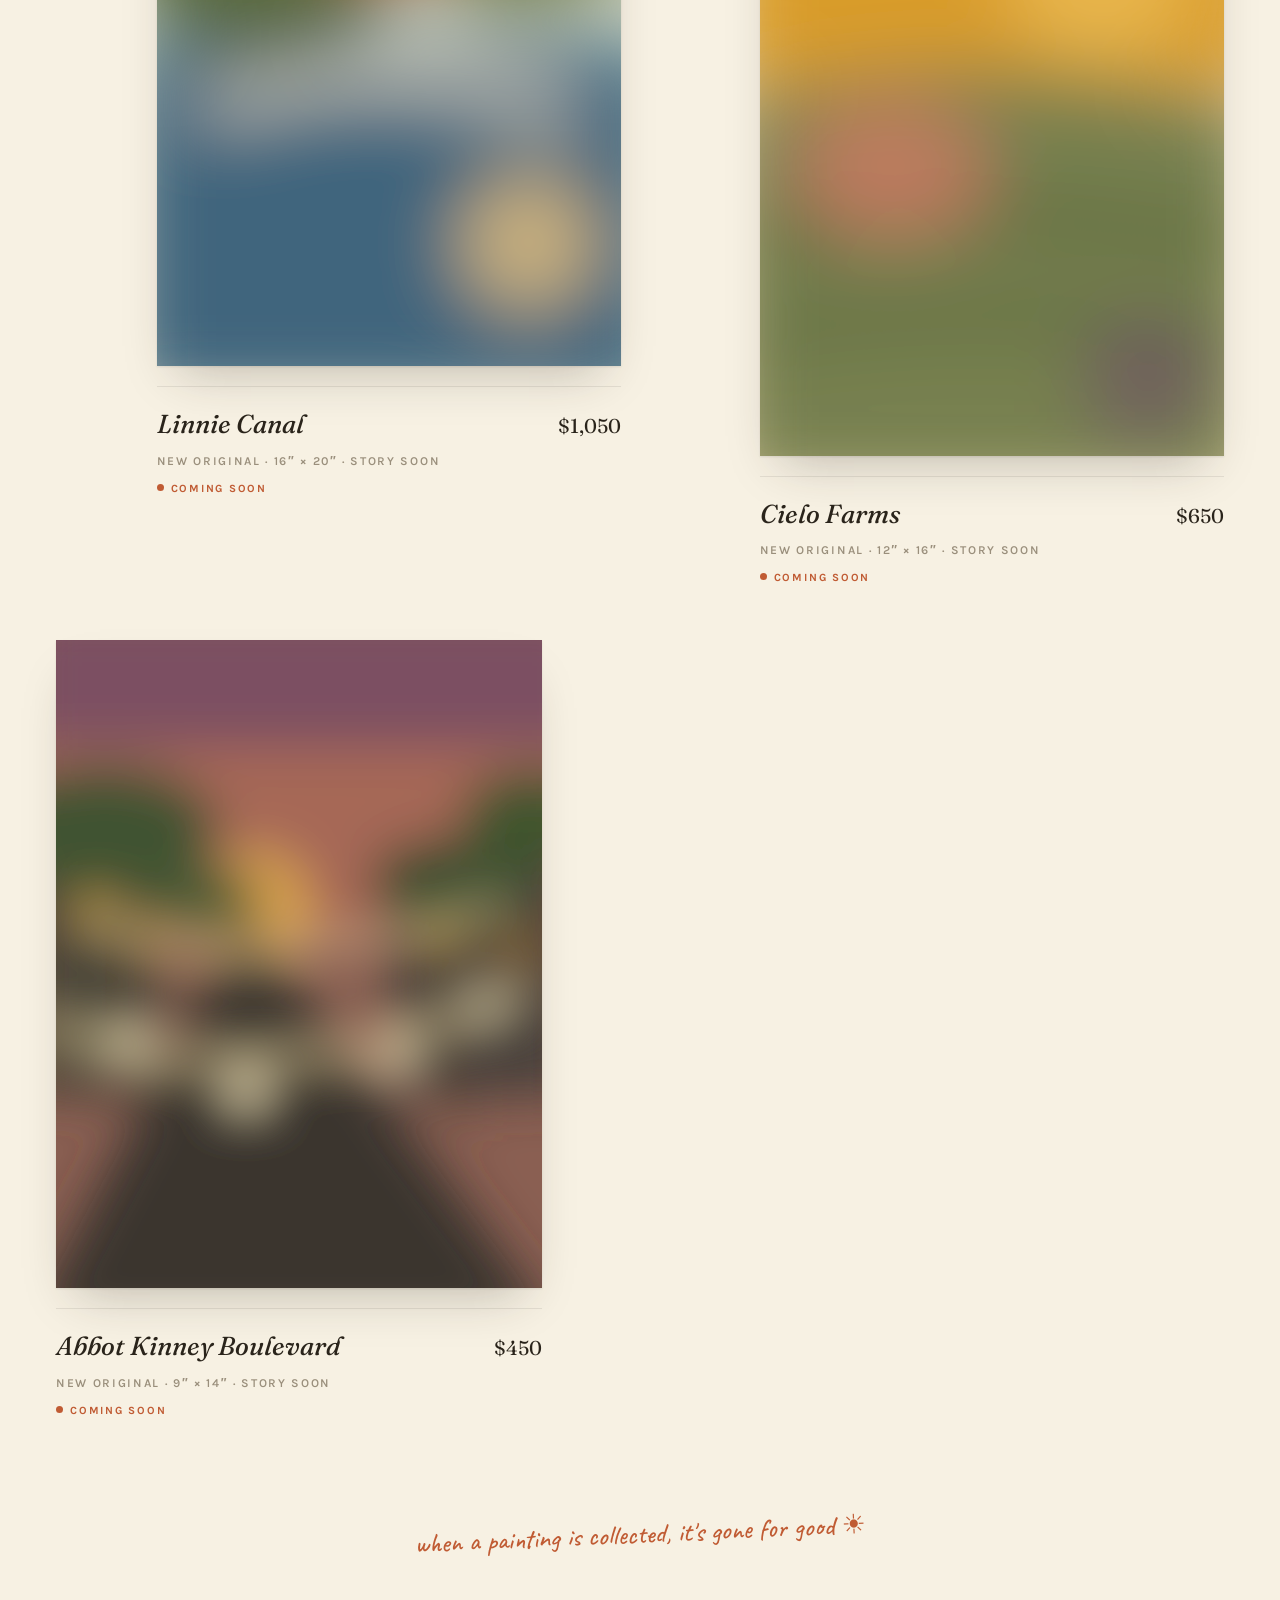
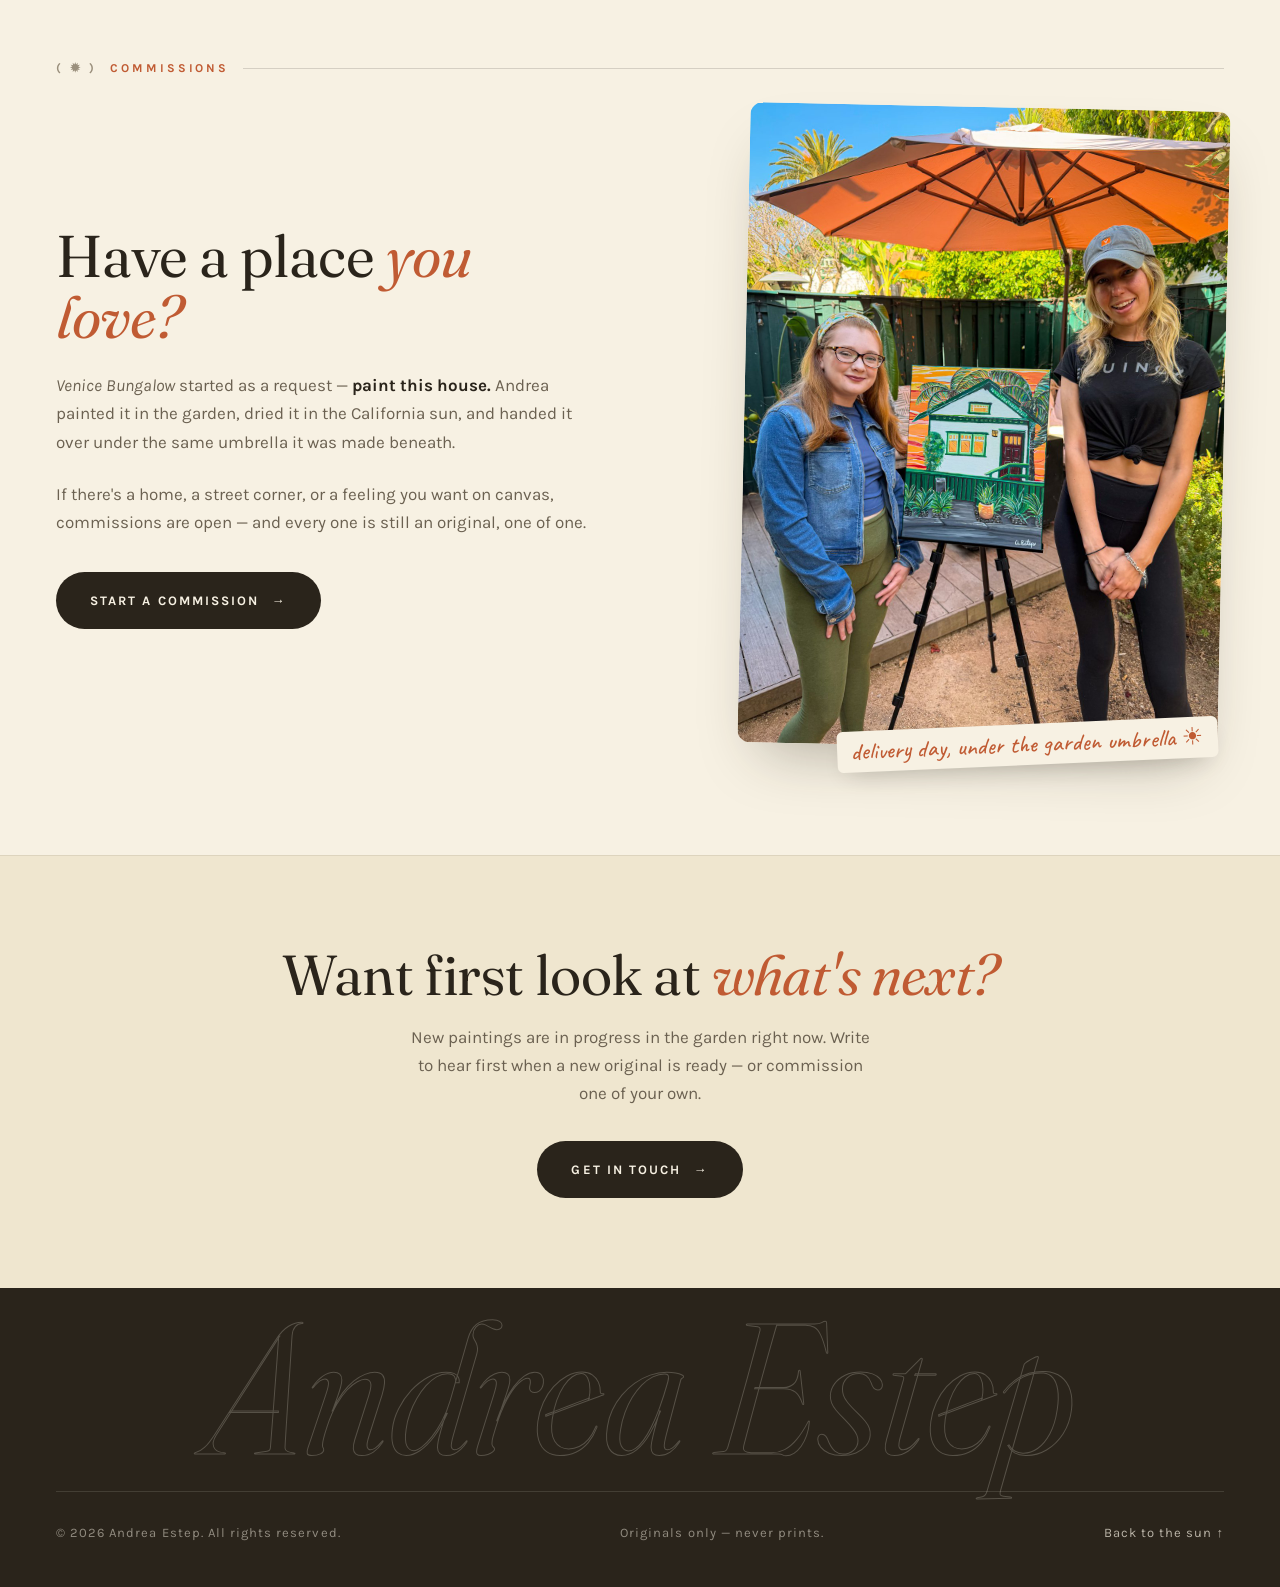
==== commit ab7ee95e: "style: de-symmetrize Abbot Kinney teaser, remove center artifact Co-Authored-By: Claude Fable 5 <nor" ====
--- a/collection.html
+++ b/collection.html
@@ -310,30 +310,29 @@
                             </defs>
                             <rect width="600" height="800" fill="#8A5F52"/>
                             <g filter="url(#blurAK)">
-                                <rect x="-40" y="-40" width="700" height="400" fill="#A66856"/>
-                                <rect x="-40" y="-40" width="700" height="180" fill="#7C5062"/>
-                                <circle cx="300" cy="345" r="70" fill="#E8B54B" opacity="0.8"/>
-                                <path d="M-40 850 L300 345 L640 850 Z" fill="#3A362E"/>
-                                <rect x="-40" y="230" width="200" height="330" fill="#4A4438"/>
-                                <rect x="440" y="230" width="200" height="330" fill="#46403A"/>
-                                <rect x="40" y="300" width="46" height="60" fill="#E8B54B" opacity="0.9"/>
-                                <rect x="120" y="330" width="36" height="50" fill="#D99C2B" opacity="0.85"/>
-                                <rect x="470" y="310" width="44" height="58" fill="#E8B54B" opacity="0.9"/>
-                                <rect x="540" y="340" width="34" height="46" fill="#D99C2B" opacity="0.85"/>
-                                <path d="M60 560 L74 300" stroke="#4E4030" stroke-width="16" fill="none"/>
-                                <path d="M540 560 L526 300" stroke="#4E4030" stroke-width="16" fill="none"/>
-                                <path d="M150 480 L158 330" stroke="#4E4030" stroke-width="12" fill="none"/>
-                                <path d="M450 480 L442 330" stroke="#4E4030" stroke-width="12" fill="none"/>
-                                <ellipse cx="70" cy="260" rx="120" ry="70" fill="#3F5230"/>
-                                <ellipse cx="530" cy="260" rx="120" ry="70" fill="#3A4D2D"/>
-                                <ellipse cx="160" cy="310" rx="80" ry="46" fill="#465A34"/>
-                                <ellipse cx="440" cy="310" rx="80" ry="46" fill="#41552F"/>
-                                <path d="M60 330 Q300 420 540 330" stroke="#FFE9AE" stroke-width="9" fill="none" opacity="0.9"/>
-                                <circle cx="120" cy="356" r="13" fill="#FFE9AE"/><circle cx="210" cy="382" r="13" fill="#FFE9AE"/><circle cx="300" cy="391" r="13" fill="#FFE9AE"/><circle cx="390" cy="382" r="13" fill="#FFE9AE"/><circle cx="480" cy="356" r="13" fill="#FFE9AE"/>
-                                <path d="M20 440 Q300 560 580 440" stroke="#FFE9AE" stroke-width="12" fill="none" opacity="0.95"/>
-                                <circle cx="100" cy="480" r="22" fill="#FFF0C4"/><circle cx="200" cy="520" r="22" fill="#FFF0C4"/><circle cx="300" cy="534" r="22" fill="#FFF0C4"/><circle cx="400" cy="520" r="22" fill="#FFF0C4"/><circle cx="500" cy="480" r="22" fill="#FFF0C4"/>
-                                <path d="M290 480 L300 400 L310 480 Z" fill="#F3CE7E" opacity="0.5"/>
-                                <rect x="285" y="500" width="30" height="200" fill="#4A453B" opacity="0.6"/>
+                                <rect x="-40" y="-40" width="700" height="410" fill="#A66856"/>
+                                <rect x="-40" y="-40" width="700" height="170" fill="#7C5062"/>
+                                <circle cx="245" cy="330" r="72" fill="#E8B54B" opacity="0.75"/>
+                                <path d="M-40 850 L235 340 L620 850 Z" fill="#3A362E"/>
+                                <rect x="-40" y="210" width="170" height="350" fill="#4A4438"/>
+                                <rect x="410" y="260" width="230" height="300" fill="#46403A"/>
+                                <rect x="30" y="290" width="52" height="66" fill="#E8B54B" opacity="0.9"/>
+                                <rect x="105" y="340" width="30" height="44" fill="#D99C2B" opacity="0.8"/>
+                                <rect x="450" y="330" width="56" height="50" fill="#E8B54B" opacity="0.85"/>
+                                <rect x="555" y="360" width="28" height="40" fill="#D99C2B" opacity="0.75"/>
+                                <path d="M55 560 L70 280" stroke="#4E4030" stroke-width="17" fill="none"/>
+                                <path d="M500 600 L480 320" stroke="#4E4030" stroke-width="13" fill="none"/>
+                                <path d="M170 470 L176 340" stroke="#4E4030" stroke-width="10" fill="none"/>
+                                <ellipse cx="60" cy="235" rx="140" ry="80" fill="#3F5230"/>
+                                <ellipse cx="490" cy="300" rx="100" ry="55" fill="#3A4D2D"/>
+                                <ellipse cx="180" cy="320" rx="70" ry="40" fill="#465A34"/>
+                                <ellipse cx="590" cy="220" rx="90" ry="60" fill="#41552F"/>
+                                <path d="M40 350 Q260 430 560 320" stroke="#FFE9AE" stroke-width="9" fill="none" opacity="0.85"/>
+                                <path d="M-20 470 Q240 585 580 430" stroke="#FFE9AE" stroke-width="12" fill="none" opacity="0.9"/>
+                                <circle cx="90" cy="497" r="20" fill="#FFF0C4"/>
+                                <circle cx="235" cy="556" r="22" fill="#FFF0C4"/>
+                                <circle cx="420" cy="513" r="18" fill="#FFF0C4"/>
+                                <circle cx="530" cy="452" r="16" fill="#FFF0C4"/>
                             </g>
                         </svg>
                     </figure>
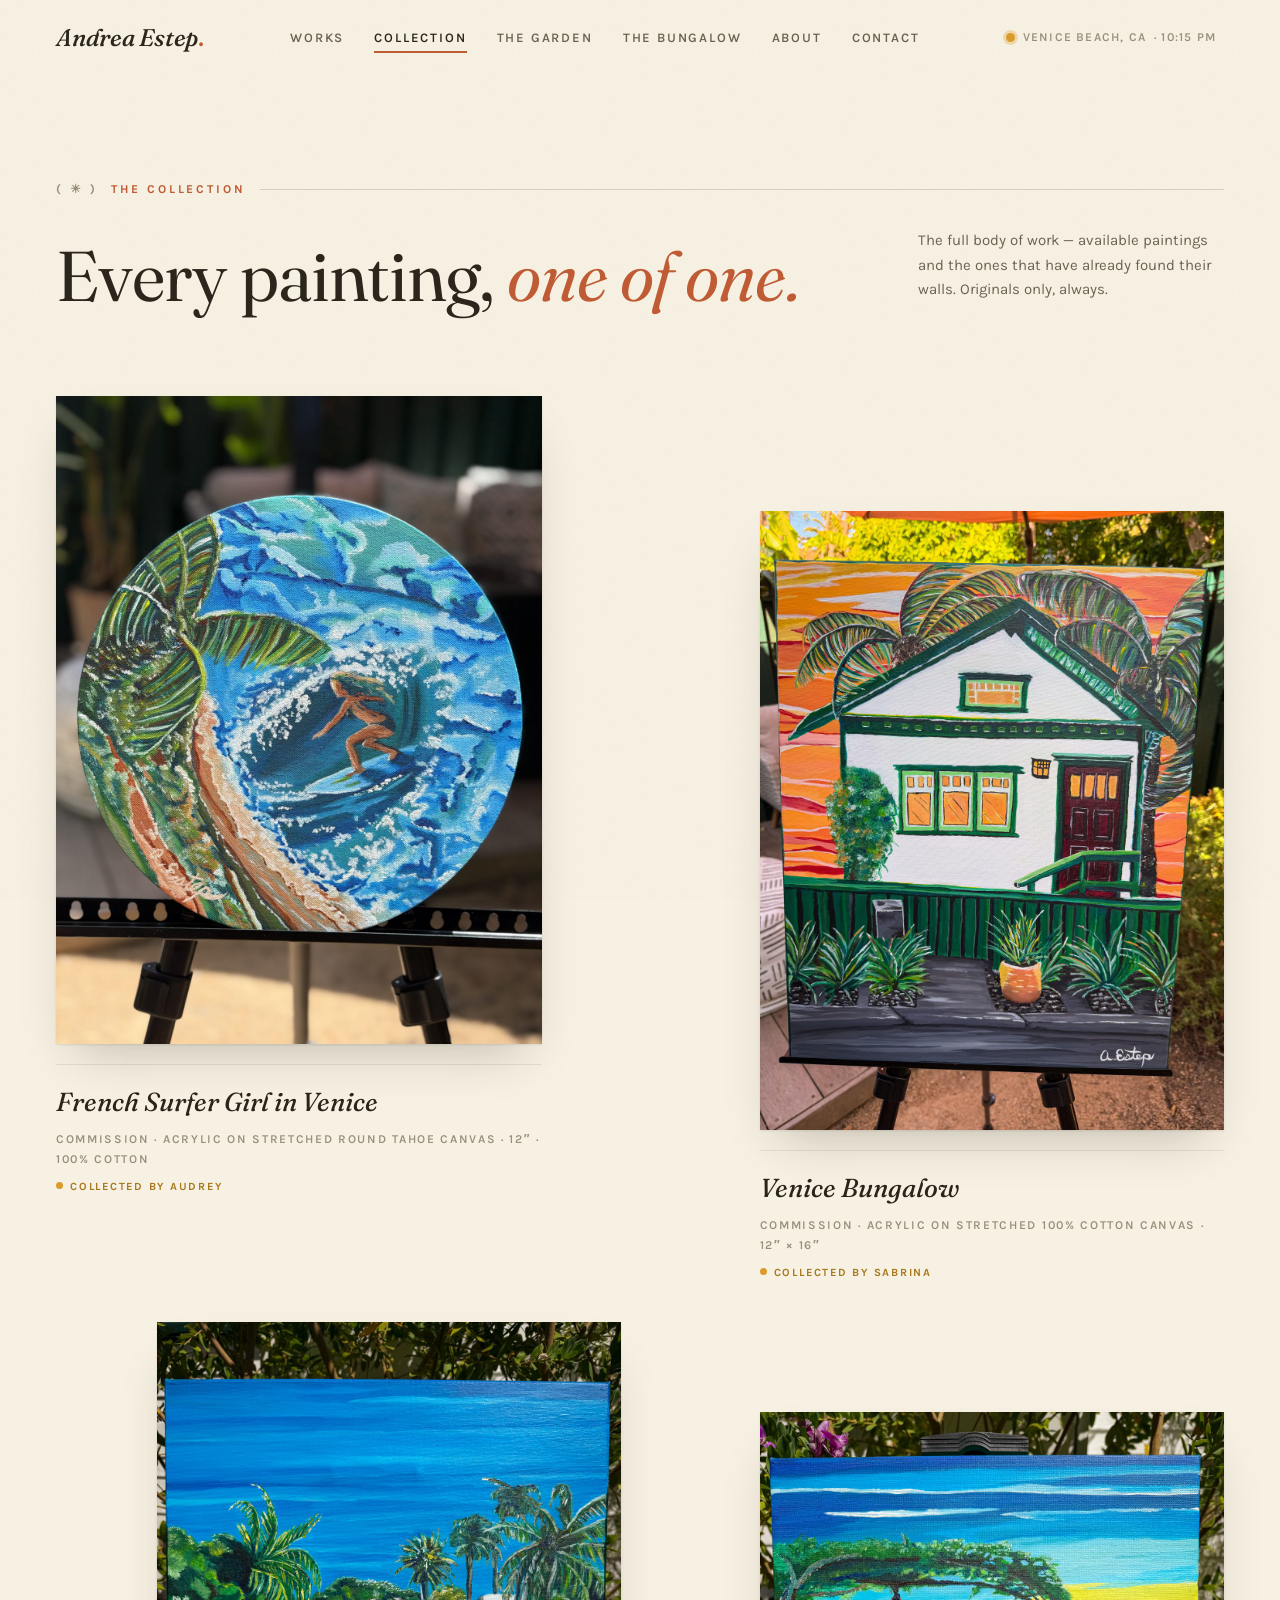
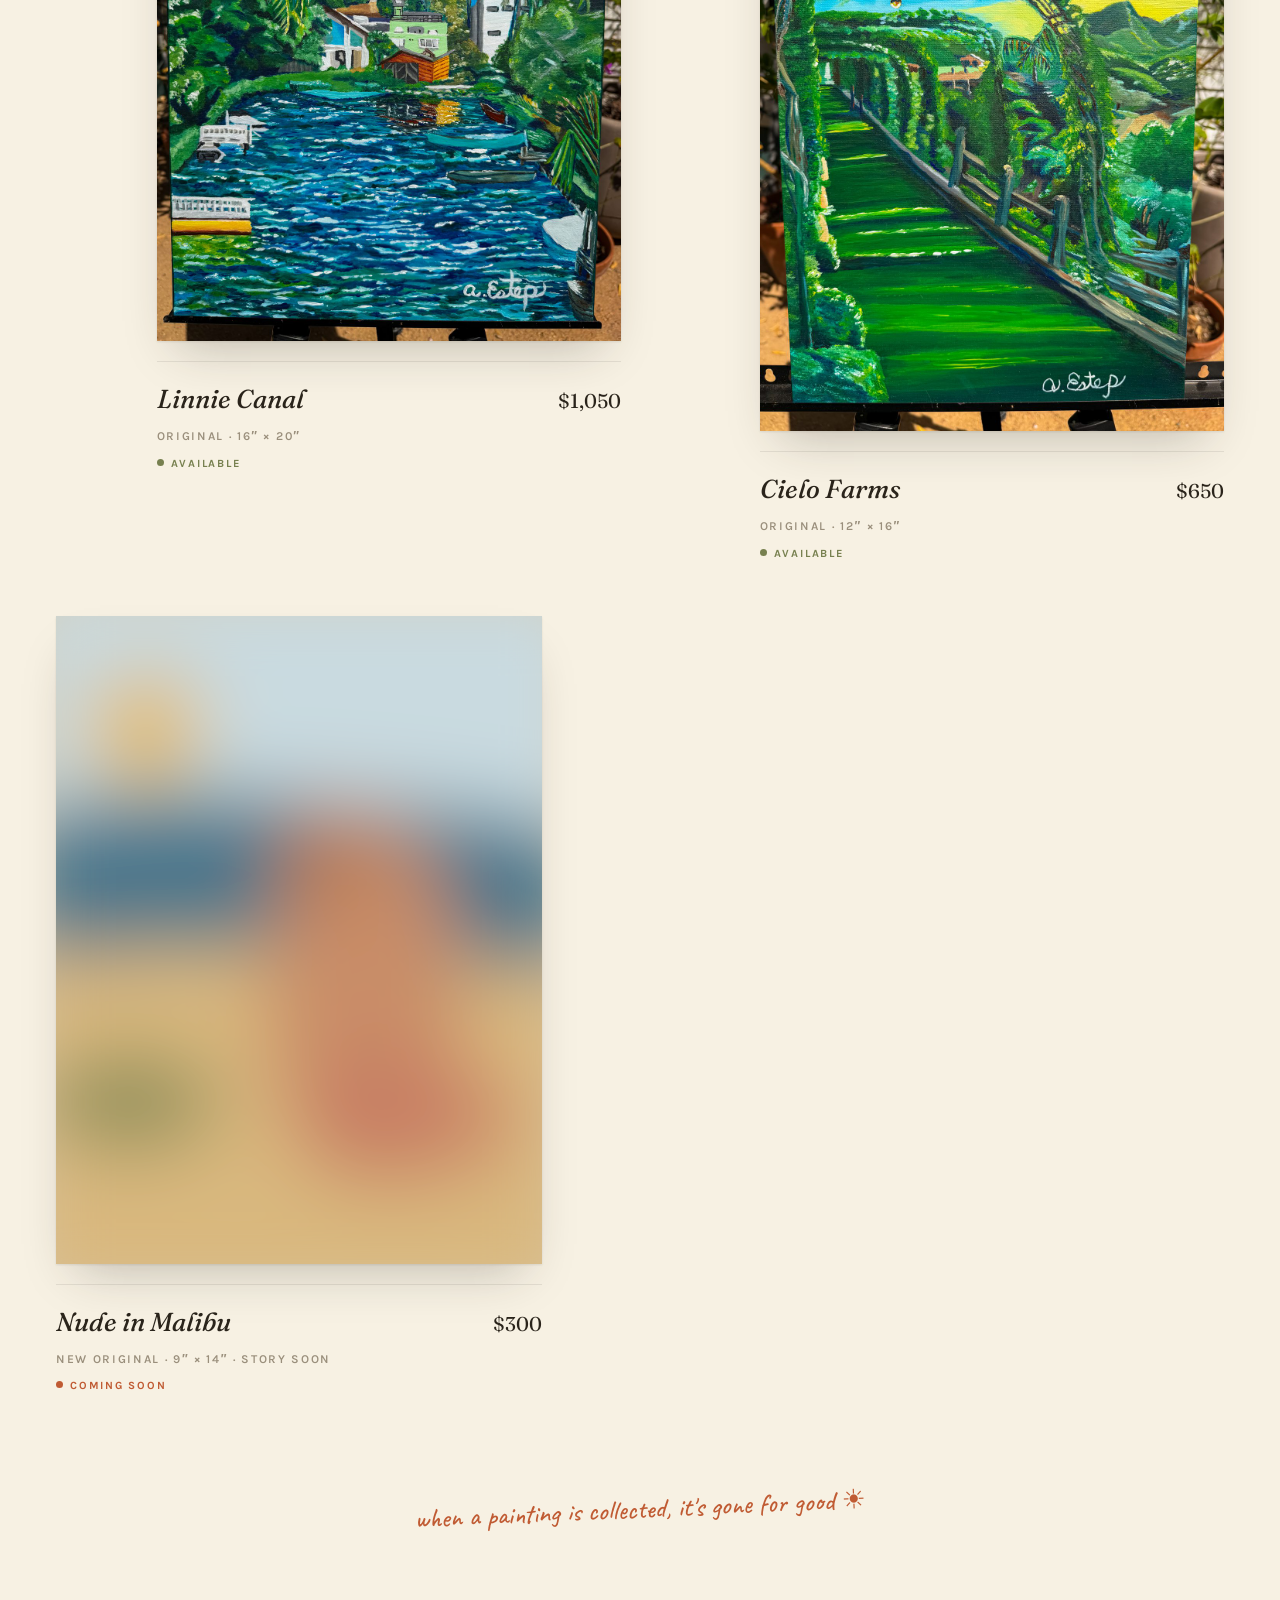
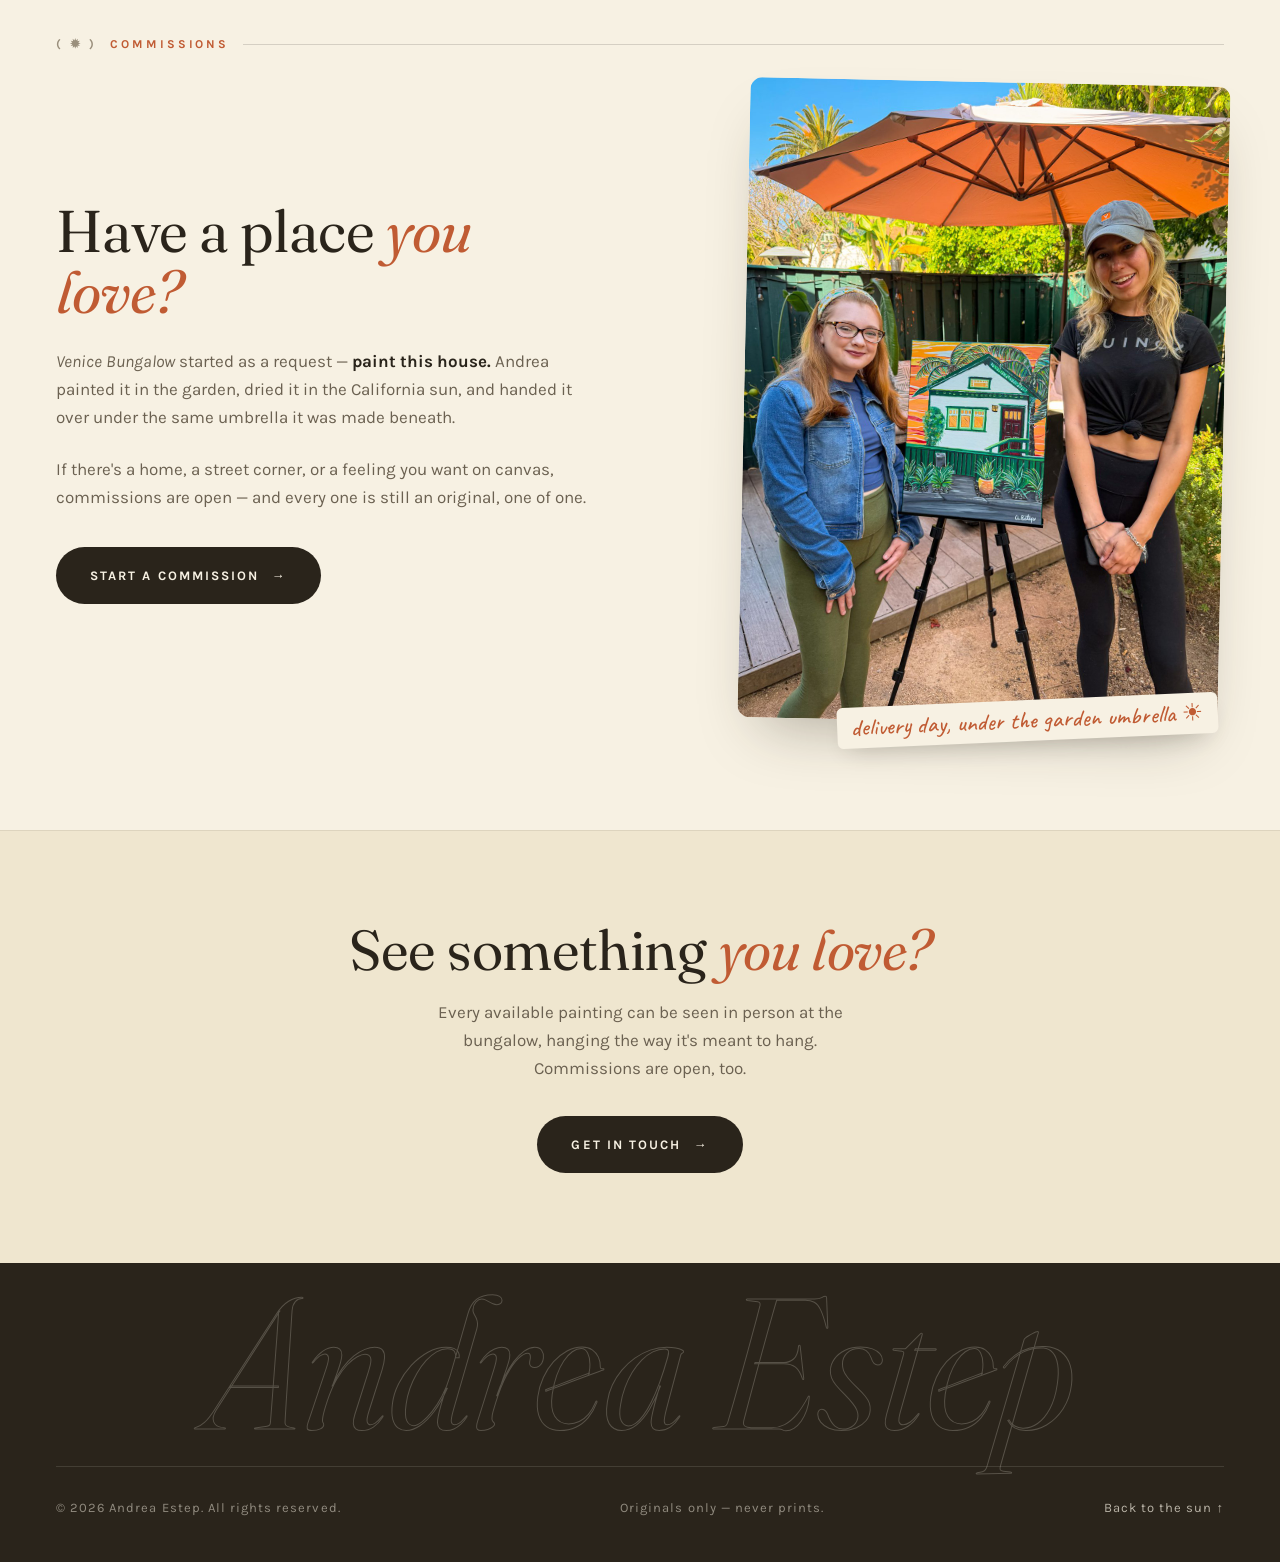
==== commit ee64a7f5: "feat: reveal Linnie Canal and Cielo Farms; rename third teaser to Nude in Malibu - Both works now Av" ====
--- a/collection.html
+++ b/collection.html
@@ -109,7 +109,7 @@
               "@type": "VisualArtwork",
               "name": "Linnie Canal",
               "artform": "Painting",
-              "artMedium": "Original painting \u2014 details to be announced",
+              "artMedium": "Original painting",
               "creator": {
                 "@id": "https://www.andreaestep.art/#andrea"
               },
@@ -118,9 +118,10 @@
                 "@type": "Offer",
                 "priceCurrency": "USD",
                 "price": "1050",
-                "availability": "https://schema.org/PreOrder"
-              },
-              "size": "16\" x 20\""
+                "availability": "https://schema.org/InStock"
+              },
+              "size": "16\" x 20\"",
+              "image": "https://www.andreaestep.art/images/linnie-canal.jpg"
             }
           },
           {
@@ -130,7 +131,7 @@
               "@type": "VisualArtwork",
               "name": "Cielo Farms",
               "artform": "Painting",
-              "artMedium": "Original painting \u2014 details to be announced",
+              "artMedium": "Original painting",
               "creator": {
                 "@id": "https://www.andreaestep.art/#andrea"
               },
@@ -139,9 +140,10 @@
                 "@type": "Offer",
                 "priceCurrency": "USD",
                 "price": "650",
-                "availability": "https://schema.org/PreOrder"
-              },
-              "size": "12\" x 16\""
+                "availability": "https://schema.org/InStock"
+              },
+              "size": "12\" x 16\"",
+              "image": "https://www.andreaestep.art/images/cielo-farms.jpg"
             }
           },
           {
@@ -149,7 +151,7 @@
             "position": 5,
             "item": {
               "@type": "VisualArtwork",
-              "name": "Abbot Kinney Boulevard",
+              "name": "Nude in Malibu",
               "artform": "Painting",
               "artMedium": "Original painting \u2014 details to be announced",
               "size": "9\" x 14\"",
@@ -160,7 +162,7 @@
               "offers": {
                 "@type": "Offer",
                 "priceCurrency": "USD",
-                "price": "450",
+                "price": "300",
                 "availability": "https://schema.org/PreOrder"
               }
             }
@@ -211,7 +213,7 @@
             </div>
             <div class="works-head">
                 <h1 class="reveal">Every painting, <em class="it" style="color:var(--terracotta)">one of one.</em></h1>
-                <p class="note reveal reveal-d1">The full body of work so far — both paintings have already found their walls. Originals only, always; three new paintings are on the way.</p>
+                <p class="note reveal reveal-d1">The full body of work — available paintings and the ones that have already found their walls. Originals only, always.</p>
             </div>
 
             <div class="collection-grid">
@@ -243,106 +245,63 @@
                     </div>
                 </a>
 
-                <a class="work reveal" data-status="coming" data-title="Linnie Canal" data-price="$1,050" data-meta="New original · 16″ × 20″ · story soon"
-                   data-blurb="Fresh off the easel and still keeping its secrets — dimensions and the story get revealed soon. Write for first look before it goes up.">
-                    <figure class="work-media">
-                        <svg preserveAspectRatio="xMidYMid slice" viewBox="0 0 600 800" role="img" aria-label="Linnie Canal — coming soon">
+                <a class="work reveal" data-title="Linnie Canal" data-price="$1,050" data-meta="Original · 16″ × 20″"
+                   data-blurb="Linnie Canal on a bright Venice morning — palms leaning over the water, boats at rest, canal-front homes catching the light. Painted in the garden, dried in the California sun, signed and ready for its wall.">
+                    <figure class="work-media">
+                        <img src="images/linnie-canal.jpg" alt="Linnie Canal — painting of a Venice canal with palms, moored boats, and canal-front homes under a deep blue sky">
+                    </figure>
+                    <div class="work-caption">
+                        <div>
+                            <div class="work-title">Linnie Canal</div>
+                            <div class="work-meta">Original · 16″ × 20″</div>
+                            <div class="work-status">Available</div>
+                        </div>
+                        <div class="work-price">$1,050</div>
+                    </div>
+                </a>
+
+                <a class="work reveal" data-title="Cielo Farms" data-price="$650" data-meta="Original · 12″ × 16″"
+                   data-blurb="A vine-wrapped arbor path at Cielo Farms, winding into the Malibu hills under a lemon-yellow evening sky. Painted in the garden, dried in the California sun, signed and ready for its wall.">
+                    <figure class="work-media">
+                        <img src="images/cielo-farms.jpg" alt="Cielo Farms — painting of a vine-covered arbor walkway winding through green Malibu hills">
+                    </figure>
+                    <div class="work-caption">
+                        <div>
+                            <div class="work-title">Cielo Farms</div>
+                            <div class="work-meta">Original · 12″ × 16″</div>
+                            <div class="work-status">Available</div>
+                        </div>
+                        <div class="work-price">$650</div>
+                    </div>
+                </a>
+
+                <a class="work reveal" data-status="coming" data-title="Nude in Malibu" data-price="$300" data-meta="New original · 9″ × 14″ · story soon"
+                   data-blurb="Still on the easel and keeping quiet for now — the story gets revealed soon. Write for first look before it goes up.">
+                    <figure class="work-media">
+                        <svg preserveAspectRatio="xMidYMid slice" viewBox="0 0 600 800" role="img" aria-label="Nude in Malibu — coming soon">
                             <defs>
-                                <filter id="blurLC" x="-30%" y="-30%" width="160%" height="160%"><feGaussianBlur stdDeviation="48"/></filter>
+                                <filter id="blurNM" x="-30%" y="-30%" width="160%" height="160%"><feGaussianBlur stdDeviation="48"/></filter>
                             </defs>
-                            <rect width="600" height="800" fill="#D3D8C4"/>
-                            <g filter="url(#blurLC)">
-                                <rect x="-40" y="380" width="700" height="470" fill="#49768B"/>
-                                <path d="M-40 420 Q300 340 640 430 V850 H-40 Z" fill="#3D617A" opacity="0.8"/>
-                                <ellipse cx="140" cy="240" rx="190" ry="160" fill="#5C6B3C"/>
-                                <ellipse cx="470" cy="200" rx="160" ry="140" fill="#77804F"/>
-                                <path d="M60 470 Q300 380 540 480" stroke="#EFE6CF" stroke-width="30" fill="none"/>
-                                <rect x="230" y="90" width="150" height="200" fill="#C05B33" opacity="0.8"/>
-                                <circle cx="480" cy="640" r="90" fill="#D9B87E" opacity="0.9"/>
+                            <rect width="600" height="800" fill="#D8C9AC"/>
+                            <g filter="url(#blurNM)">
+                                <rect x="-40" y="-40" width="700" height="300" fill="#C9DAE0"/>
+                                <path d="M-40 240 Q260 190 640 260 V440 Q300 400 -40 430 Z" fill="#49768B"/>
+                                <path d="M-40 420 Q300 390 640 440 V850 H-40 Z" fill="#D9B87E"/>
+                                <ellipse cx="380" cy="470" rx="120" ry="230" fill="#C98D68"/>
+                                <ellipse cx="330" cy="300" rx="60" ry="70" fill="#B77B58"/>
+                                <ellipse cx="430" cy="620" rx="140" ry="80" fill="#C97B62" opacity="0.8"/>
+                                <circle cx="110" cy="140" r="70" fill="#E8B54B" opacity="0.85"/>
+                                <ellipse cx="90" cy="600" rx="110" ry="60" fill="#77804F" opacity="0.7"/>
                             </g>
                         </svg>
                     </figure>
                     <div class="work-caption">
                         <div>
-                            <div class="work-title">Linnie Canal</div>
-                            <div class="work-meta">New original · 16″ × 20″ · story soon</div>
-                            <div class="work-status coming">Coming soon</div>
-                        </div>
-                        <div class="work-price">$1,050</div>
-                    </div>
-                </a>
-
-                <a class="work reveal" data-status="coming" data-title="Cielo Farms" data-price="$650" data-meta="New original · 12″ × 16″ · story soon"
-                   data-blurb="Still drying in the garden and staying under wraps for now — dimensions and the story get revealed soon. Write for first look before it goes up.">
-                    <figure class="work-media">
-                        <svg preserveAspectRatio="xMidYMid slice" viewBox="0 0 600 800" role="img" aria-label="Cielo Farms — coming soon">
-                            <defs>
-                                <filter id="blurCF" x="-30%" y="-30%" width="160%" height="160%"><feGaussianBlur stdDeviation="48"/></filter>
-                            </defs>
-                            <rect width="600" height="800" fill="#EBD9AF"/>
-                            <g filter="url(#blurCF)">
-                                <rect x="-40" y="-40" width="700" height="360" fill="#D99C2B"/>
-                                <circle cx="440" cy="170" r="120" fill="#E8B54B"/>
-                                <path d="M-40 340 Q300 260 640 350 V850 H-40 Z" fill="#77804F"/>
-                                <path d="M-40 520 Q300 450 640 530" stroke="#5C6B3C" stroke-width="46" fill="none"/>
-                                <path d="M-40 650 Q300 580 640 660" stroke="#5C6B3C" stroke-width="40" fill="none"/>
-                                <ellipse cx="170" cy="430" rx="130" ry="90" fill="#C97B62" opacity="0.85"/>
-                                <circle cx="500" cy="700" r="80" fill="#6E4A6B" opacity="0.6"/>
-                            </g>
-                        </svg>
-                    </figure>
-                    <div class="work-caption">
-                        <div>
-                            <div class="work-title">Cielo Farms</div>
-                            <div class="work-meta">New original · 12″ × 16″ · story soon</div>
-                            <div class="work-status coming">Coming soon</div>
-                        </div>
-                        <div class="work-price">$650</div>
-                    </div>
-                </a>
-
-                <a class="work reveal" data-status="coming" data-title="Abbot Kinney Boulevard" data-price="$450" data-meta="New original · 9″ × 14″ · story soon"
-                   data-blurb="Still on the easel and keeping quiet for now — the story gets revealed soon. Write for first look before it goes up.">
-                    <figure class="work-media">
-                        <svg preserveAspectRatio="xMidYMid slice" viewBox="0 0 600 800" role="img" aria-label="Abbot Kinney Boulevard — coming soon">
-                            <defs>
-                                <filter id="blurAK" x="-30%" y="-30%" width="160%" height="160%"><feGaussianBlur stdDeviation="30"/></filter>
-                            </defs>
-                            <rect width="600" height="800" fill="#8A5F52"/>
-                            <g filter="url(#blurAK)">
-                                <rect x="-40" y="-40" width="700" height="410" fill="#A66856"/>
-                                <rect x="-40" y="-40" width="700" height="170" fill="#7C5062"/>
-                                <circle cx="245" cy="330" r="72" fill="#E8B54B" opacity="0.75"/>
-                                <path d="M-40 850 L235 340 L620 850 Z" fill="#3A362E"/>
-                                <rect x="-40" y="210" width="170" height="350" fill="#4A4438"/>
-                                <rect x="410" y="260" width="230" height="300" fill="#46403A"/>
-                                <rect x="30" y="290" width="52" height="66" fill="#E8B54B" opacity="0.9"/>
-                                <rect x="105" y="340" width="30" height="44" fill="#D99C2B" opacity="0.8"/>
-                                <rect x="450" y="330" width="56" height="50" fill="#E8B54B" opacity="0.85"/>
-                                <rect x="555" y="360" width="28" height="40" fill="#D99C2B" opacity="0.75"/>
-                                <path d="M55 560 L70 280" stroke="#4E4030" stroke-width="17" fill="none"/>
-                                <path d="M500 600 L480 320" stroke="#4E4030" stroke-width="13" fill="none"/>
-                                <path d="M170 470 L176 340" stroke="#4E4030" stroke-width="10" fill="none"/>
-                                <ellipse cx="60" cy="235" rx="140" ry="80" fill="#3F5230"/>
-                                <ellipse cx="490" cy="300" rx="100" ry="55" fill="#3A4D2D"/>
-                                <ellipse cx="180" cy="320" rx="70" ry="40" fill="#465A34"/>
-                                <ellipse cx="590" cy="220" rx="90" ry="60" fill="#41552F"/>
-                                <path d="M40 350 Q260 430 560 320" stroke="#FFE9AE" stroke-width="9" fill="none" opacity="0.85"/>
-                                <path d="M-20 470 Q240 585 580 430" stroke="#FFE9AE" stroke-width="12" fill="none" opacity="0.9"/>
-                                <circle cx="90" cy="497" r="20" fill="#FFF0C4"/>
-                                <circle cx="235" cy="556" r="22" fill="#FFF0C4"/>
-                                <circle cx="420" cy="513" r="18" fill="#FFF0C4"/>
-                                <circle cx="530" cy="452" r="16" fill="#FFF0C4"/>
-                            </g>
-                        </svg>
-                    </figure>
-                    <div class="work-caption">
-                        <div>
-                            <div class="work-title">Abbot Kinney Boulevard</div>
+                            <div class="work-title">Nude in Malibu</div>
                             <div class="work-meta">New original · 9″ × 14″ · story soon</div>
                             <div class="work-status coming">Coming soon</div>
                         </div>
-                        <div class="work-price">$450</div>
+                        <div class="work-price">$300</div>
                     </div>
                 </a>
             </div>
@@ -377,9 +336,9 @@
     <!-- ========== CTA ========== -->
     <section class="collection-cta">
         <div class="wrap">
-            <h2 class="reveal">Want first look at <em>what's next?</em></h2>
-            <p class="reveal reveal-d1">New paintings are in progress in the garden right now. Write to hear first when a new original is ready — or commission one of your own.</p>
-            <a class="btn reveal reveal-d2" href="index.html#contact" data-inquiry="I'd love a first look when new work is ready.">Get in touch <span class="arrow">→</span></a>
+            <h2 class="reveal">See something <em>you love?</em></h2>
+            <p class="reveal reveal-d1">Every available painting can be seen in person at the bungalow, hanging the way it's meant to hang. Commissions are open, too.</p>
+            <a class="btn reveal reveal-d2" href="index.html#contact" data-inquiry="I'd love to come see the available paintings at the bungalow.">Get in touch <span class="arrow">→</span></a>
         </div>
     </section>
 
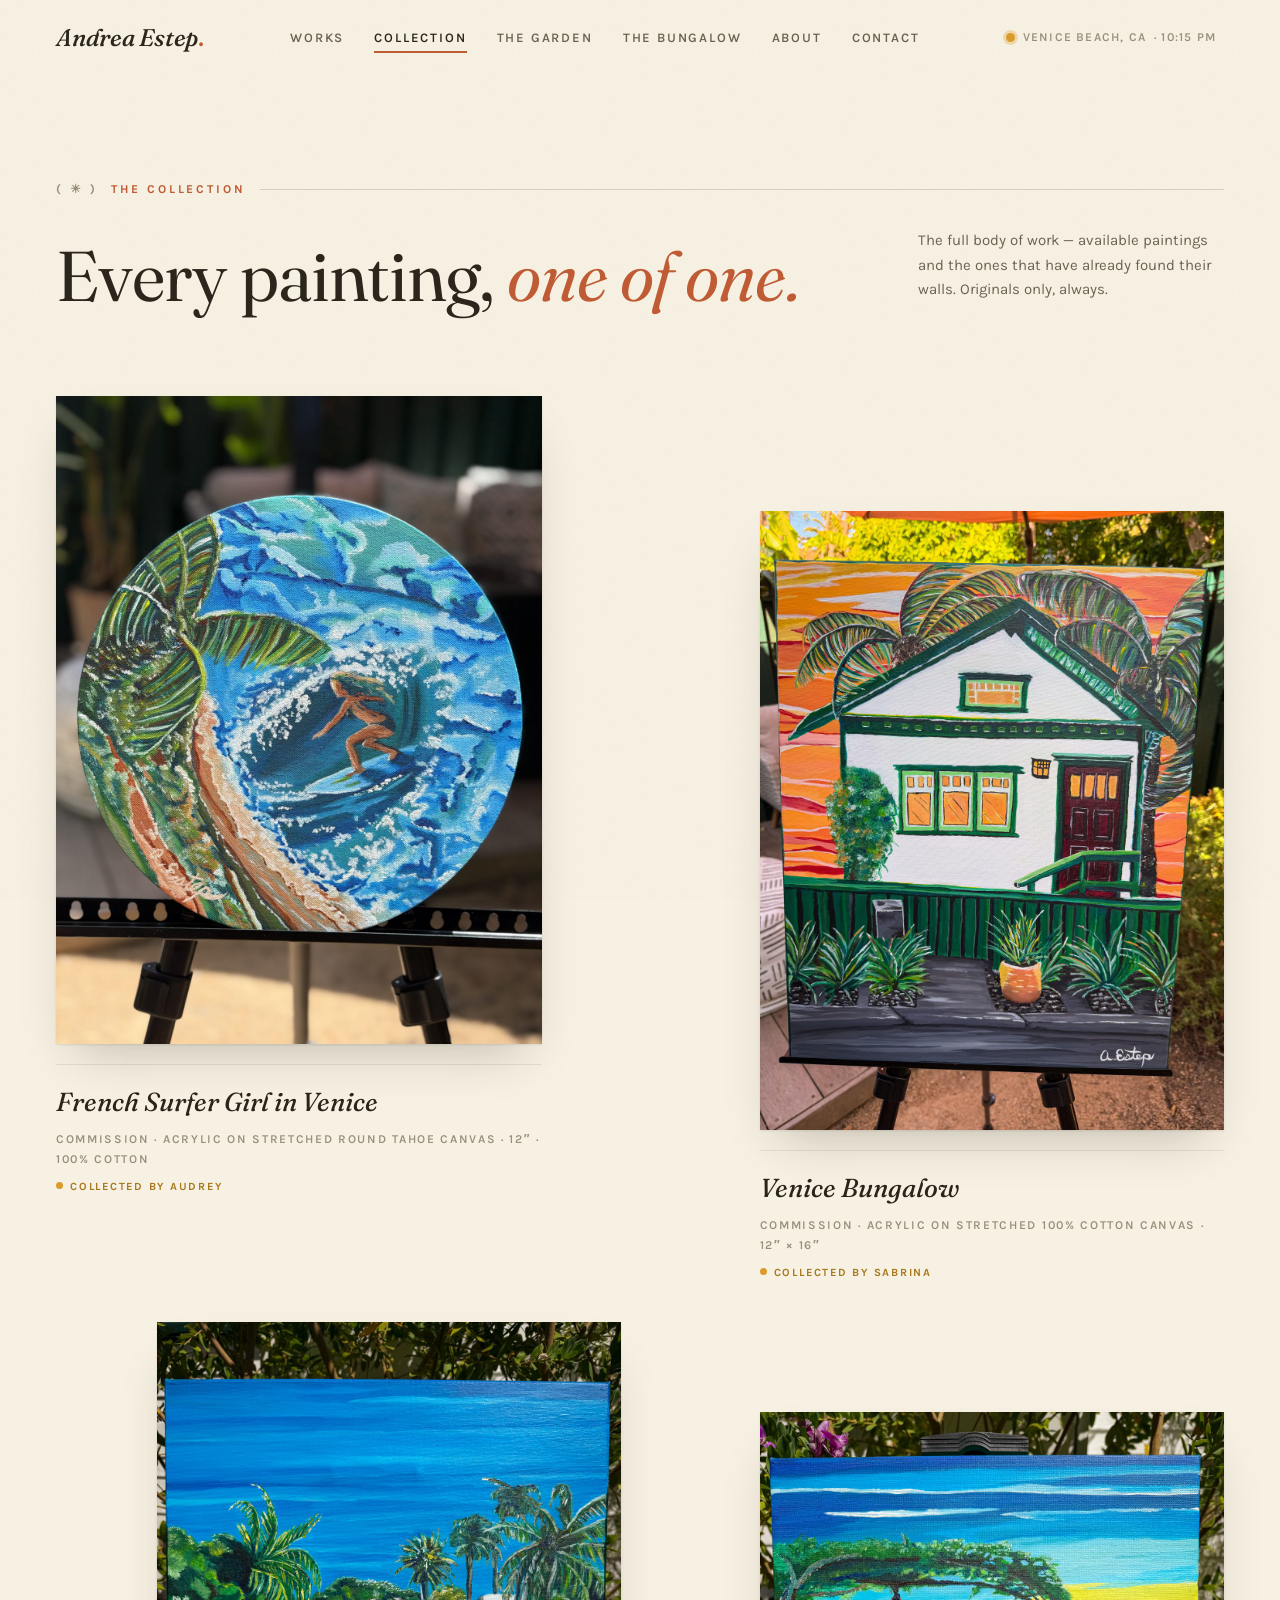
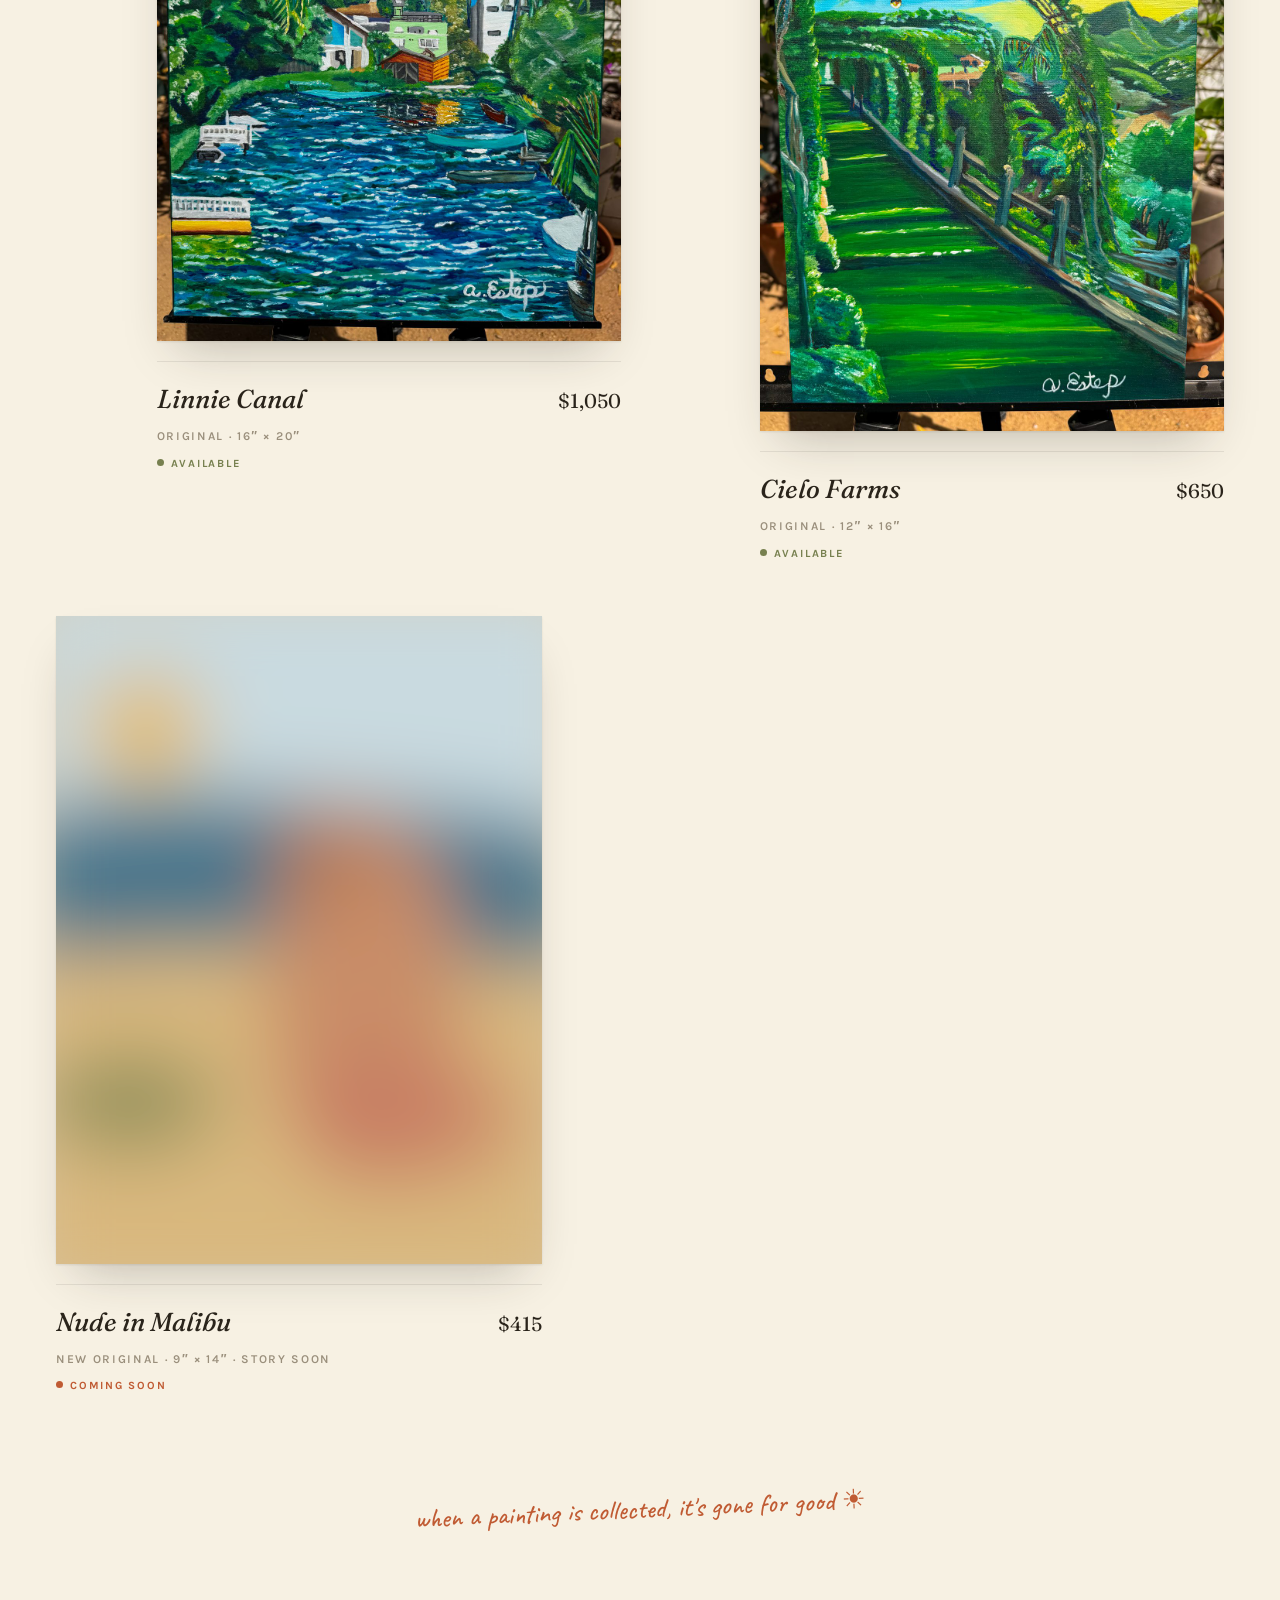
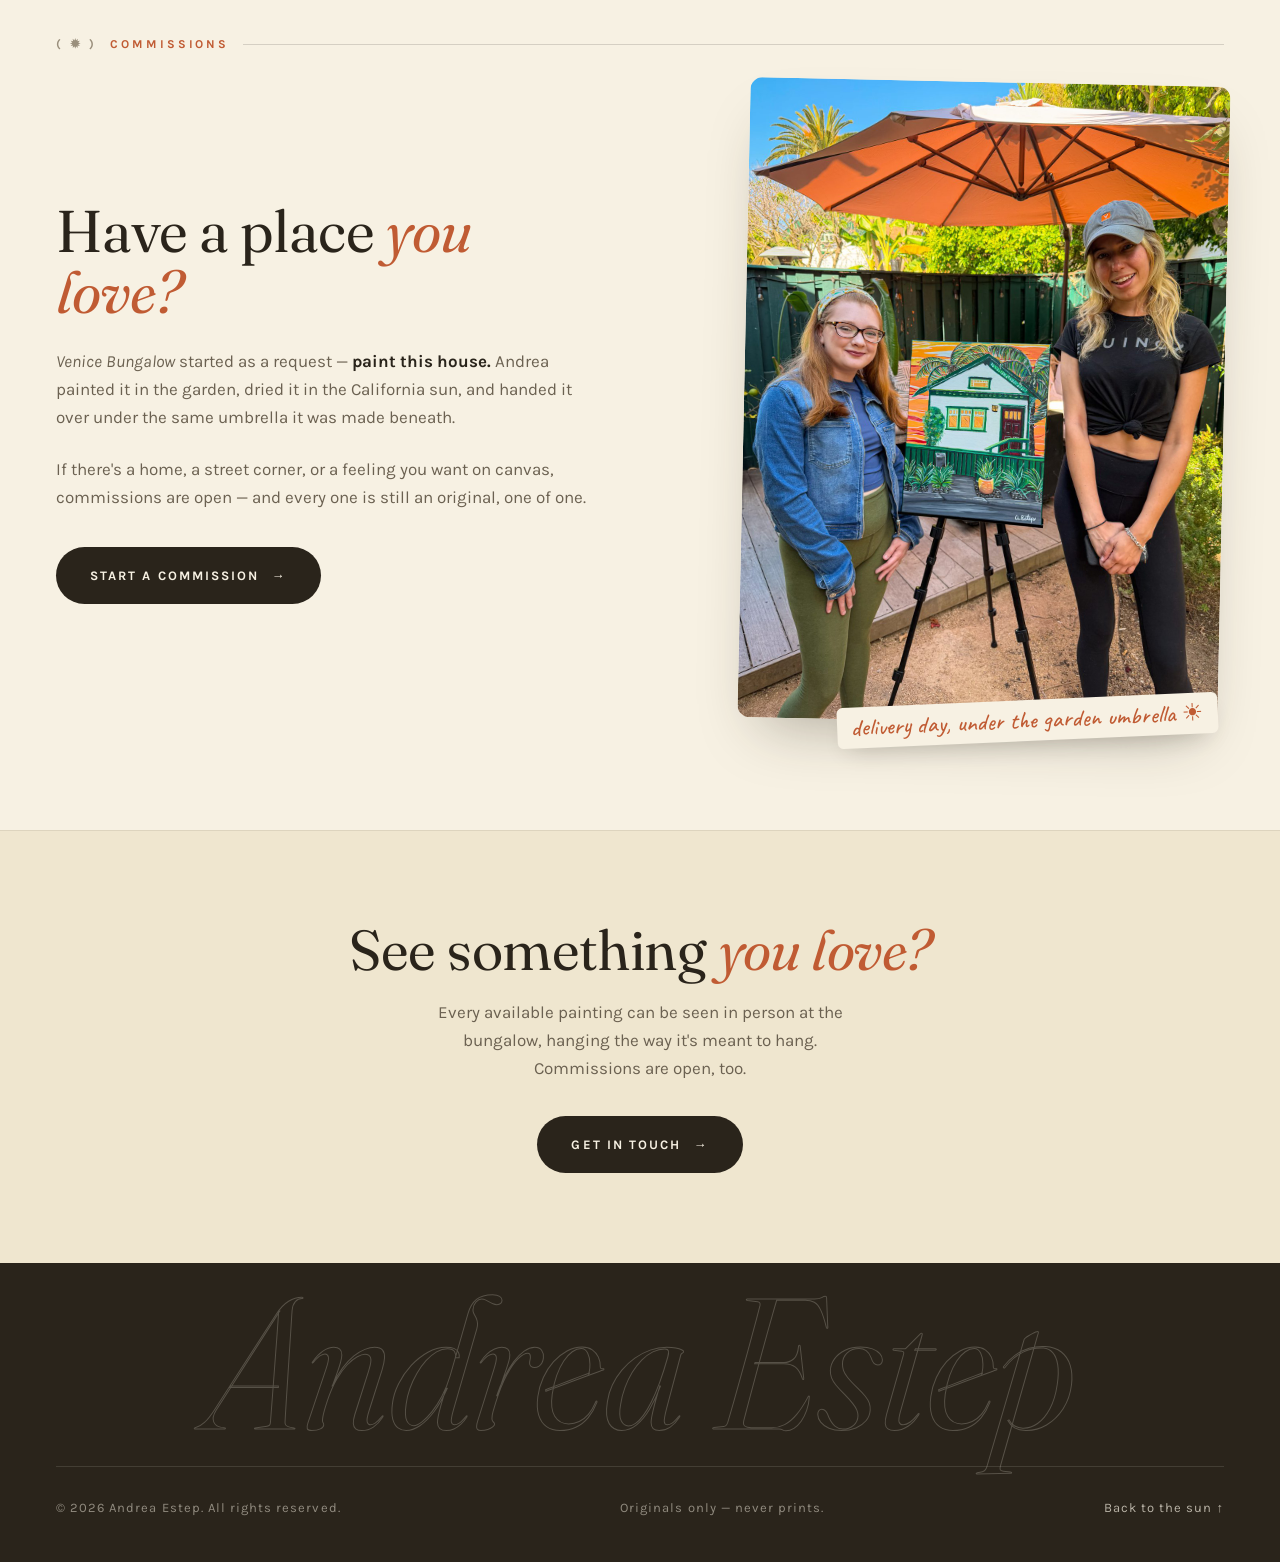
==== commit 9775dae4: "chore: Nude in Malibu priced to $415 — back on the $/sq-in ladder Co-Authored-By: Claude Fable 5 <no" ====
--- a/collection.html
+++ b/collection.html
@@ -162,7 +162,7 @@
               "offers": {
                 "@type": "Offer",
                 "priceCurrency": "USD",
-                "price": "300",
+                "price": "415",
                 "availability": "https://schema.org/PreOrder"
               }
             }
@@ -275,7 +275,7 @@
                     </div>
                 </a>
 
-                <a class="work reveal" data-status="coming" data-title="Nude in Malibu" data-price="$300" data-meta="New original · 9″ × 14″ · story soon"
+                <a class="work reveal" data-status="coming" data-title="Nude in Malibu" data-price="$415" data-meta="New original · 9″ × 14″ · story soon"
                    data-blurb="Still on the easel and keeping quiet for now — the story gets revealed soon. Write for first look before it goes up.">
                     <figure class="work-media">
                         <svg preserveAspectRatio="xMidYMid slice" viewBox="0 0 600 800" role="img" aria-label="Nude in Malibu — coming soon">
@@ -301,7 +301,7 @@
                             <div class="work-meta">New original · 9″ × 14″ · story soon</div>
                             <div class="work-status coming">Coming soon</div>
                         </div>
-                        <div class="work-price">$300</div>
+                        <div class="work-price">$415</div>
                     </div>
                 </a>
             </div>
